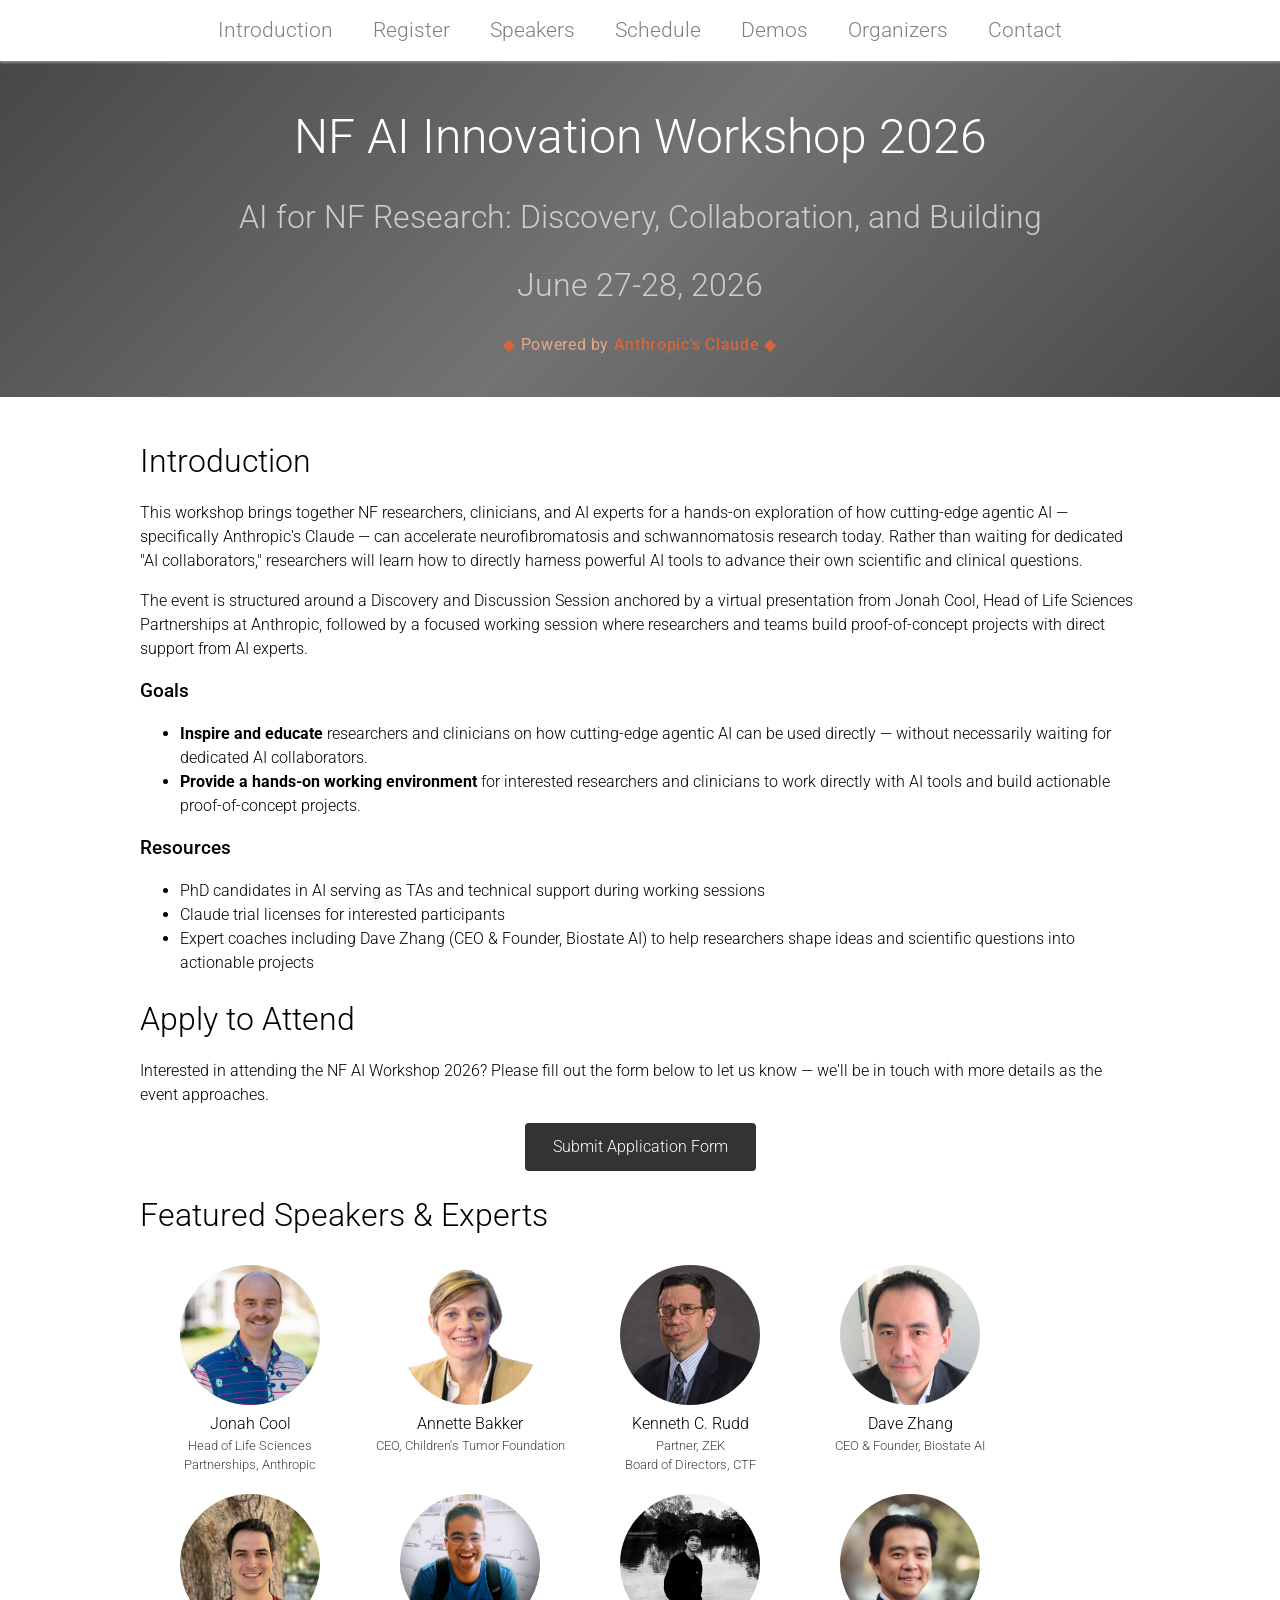
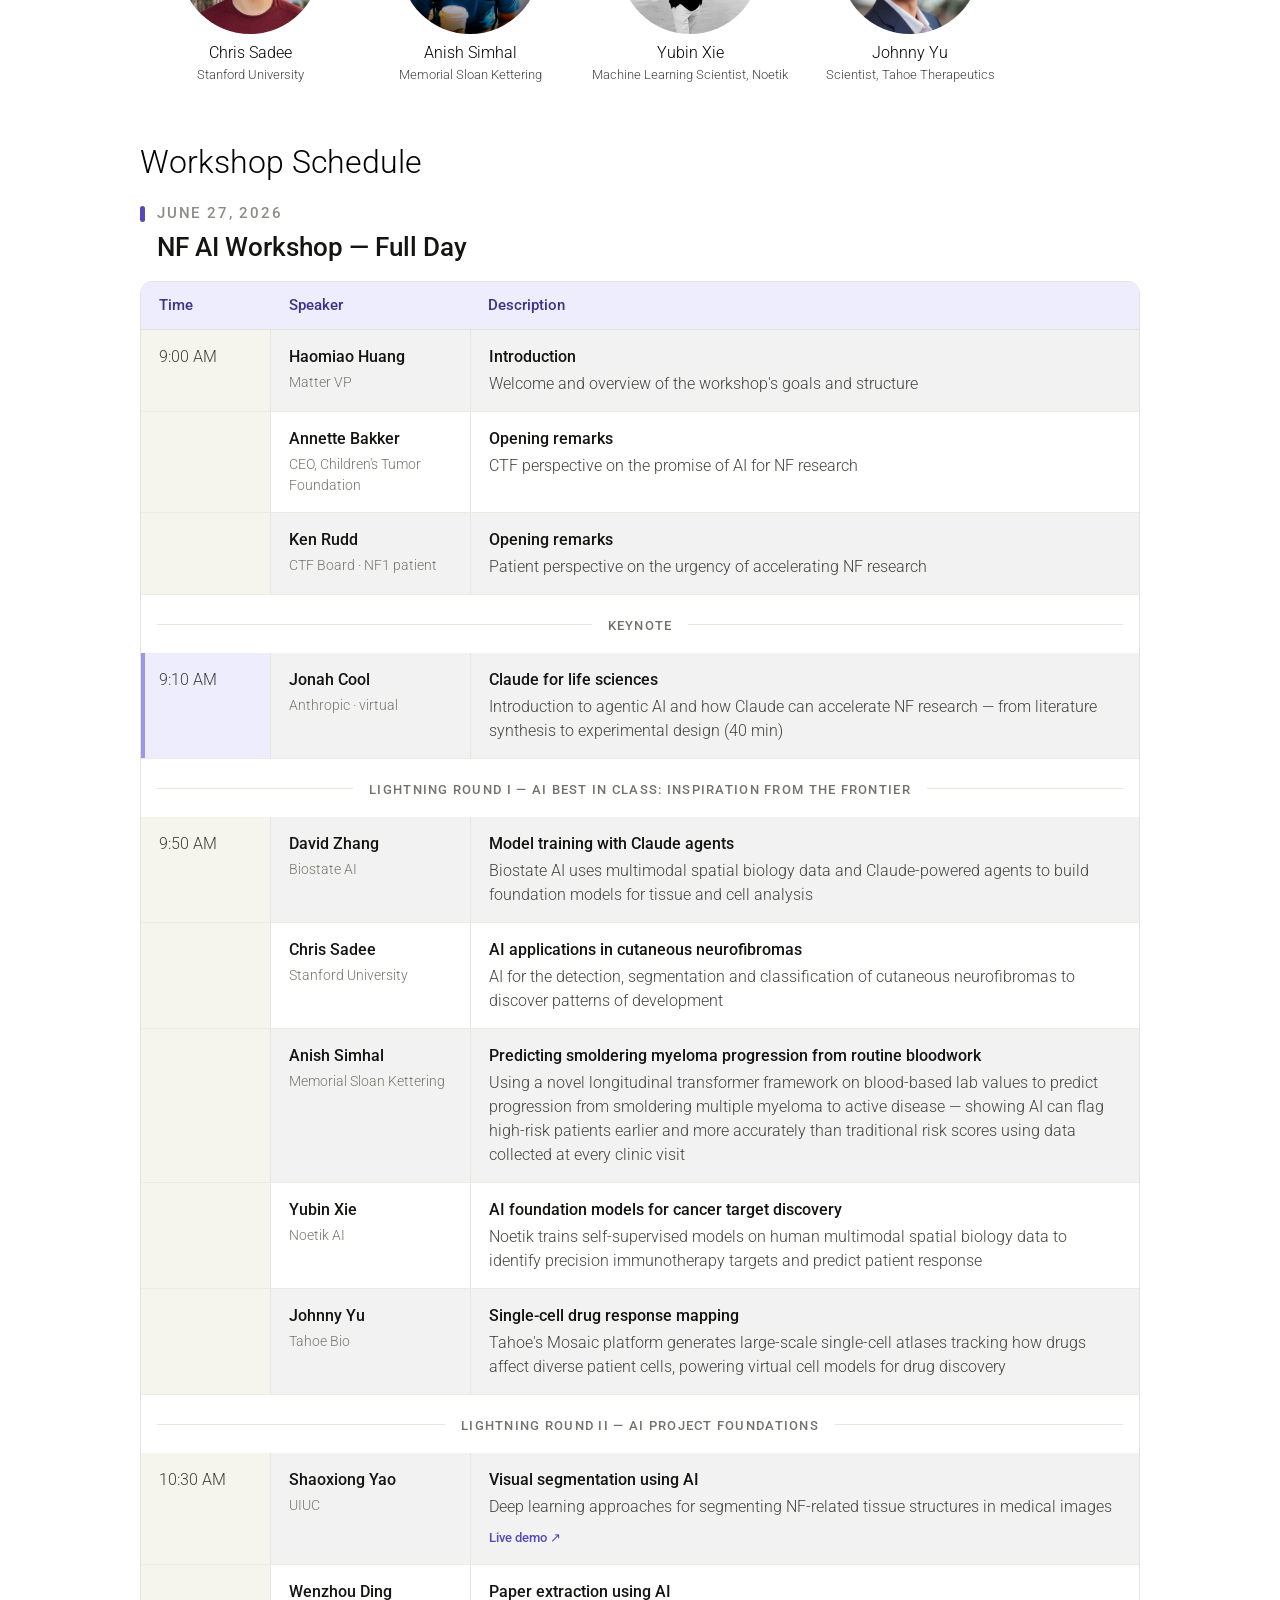
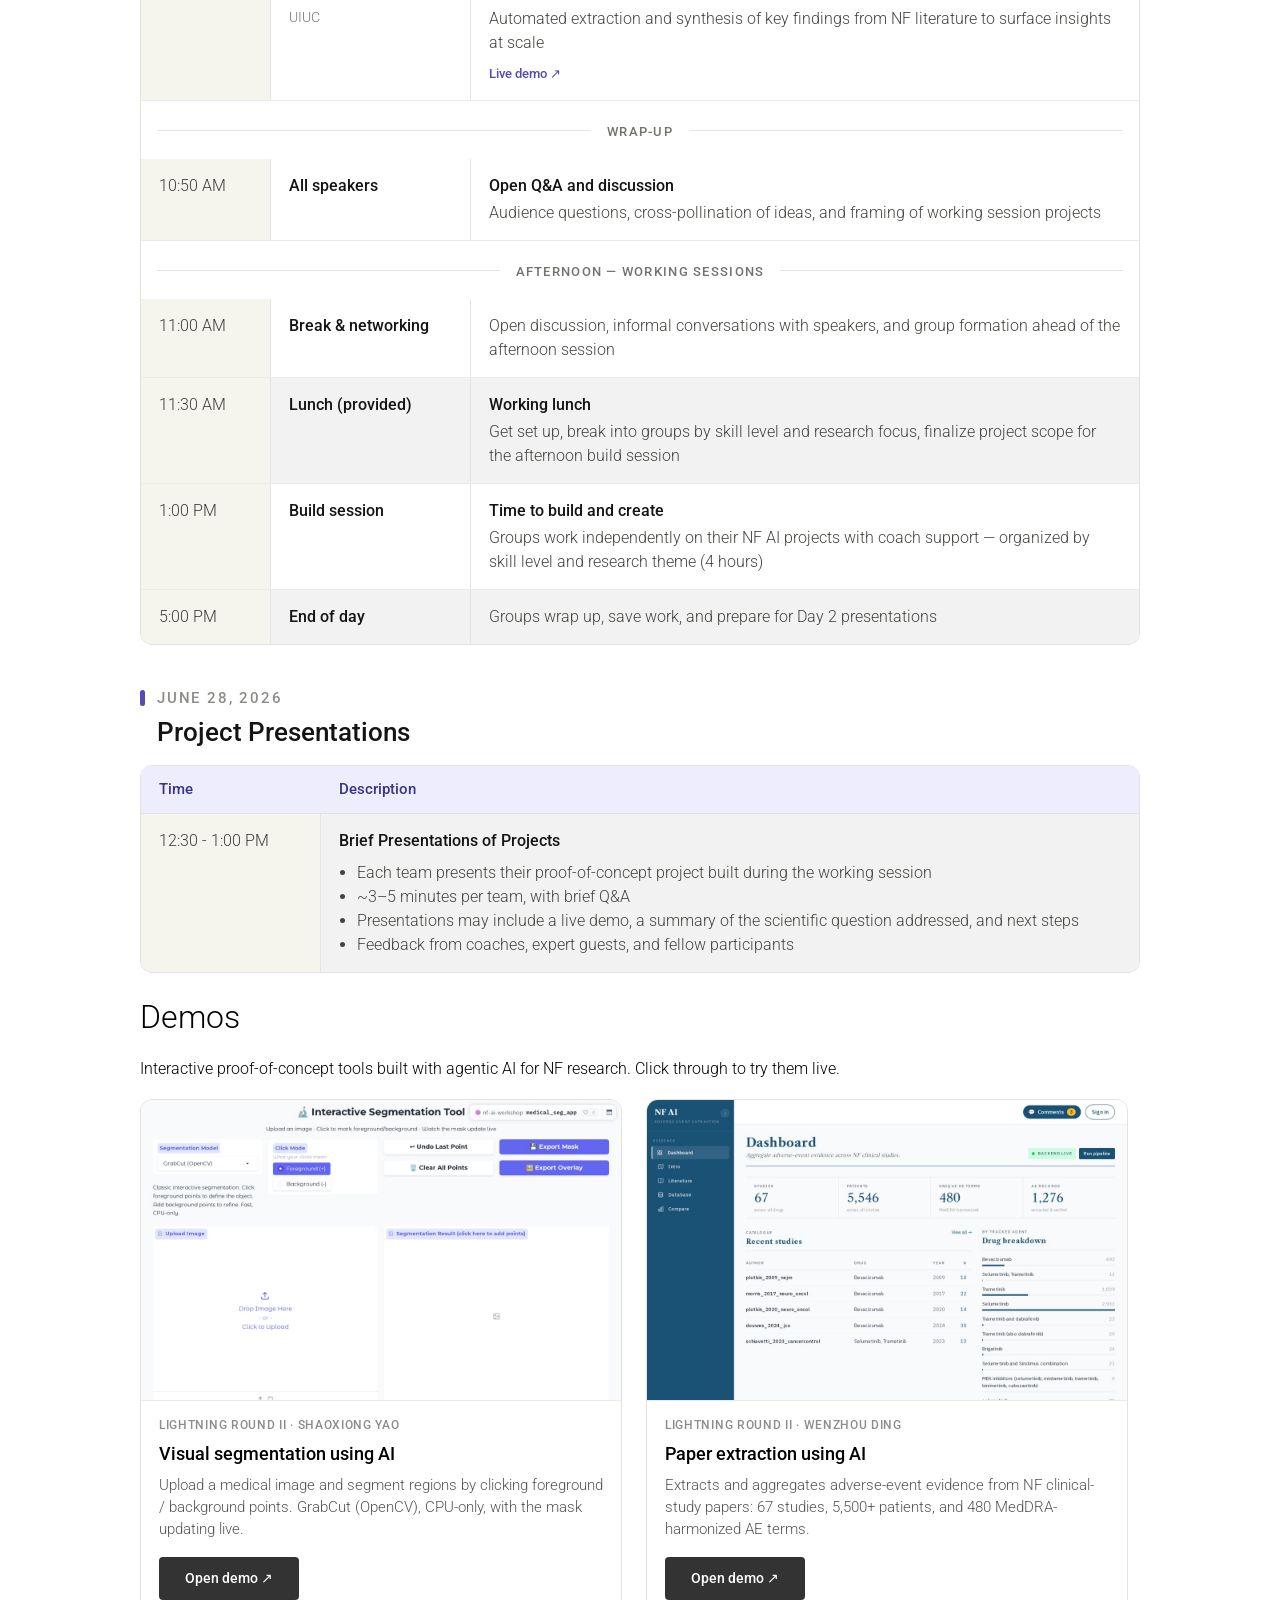
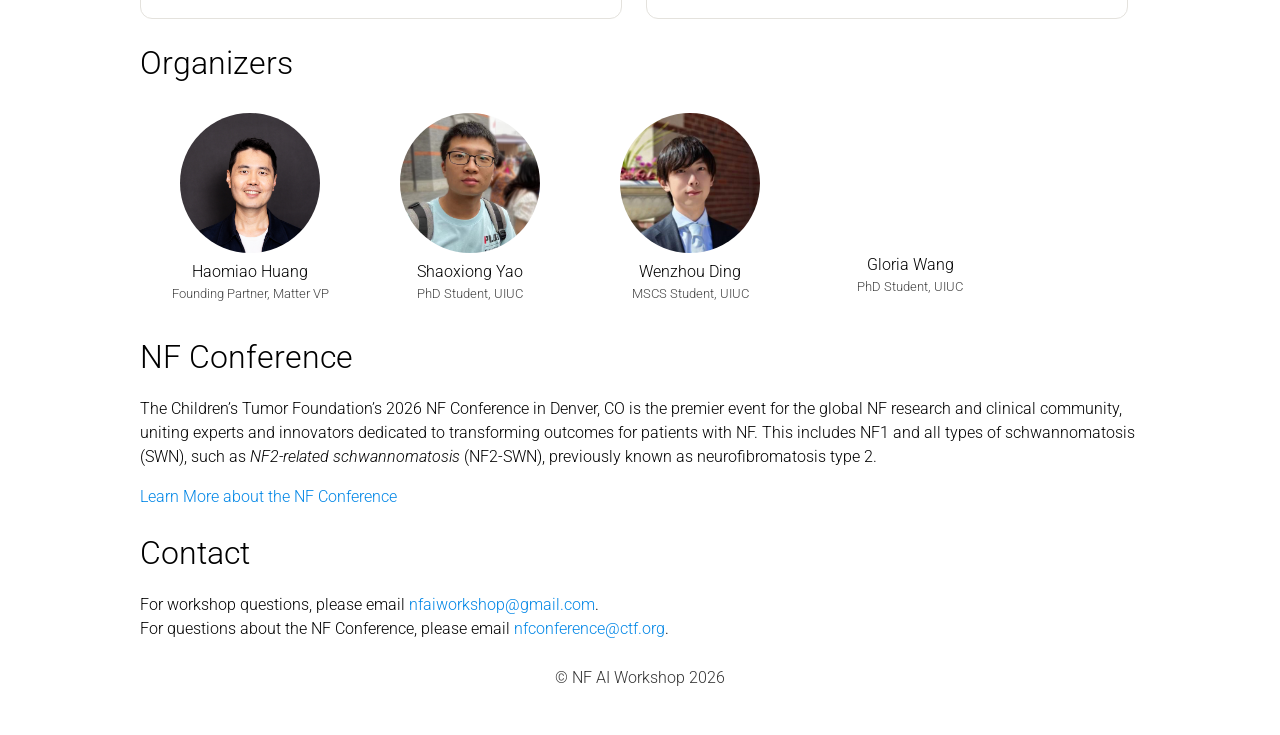
==== nf_conference2026/index.html @ 039deeba "update agenda" ====
<!DOCTYPE html>
<html lang="en" xmlns="">

<head>
  <meta http-equiv="content-type" content="text/html; charset=UTF-8">
  <meta name="viewport" content="width=device-width, initial-scale=1.0">
  <meta charset="utf-8">
  <title>NF AI Innovation Workshop 2026</title>
  <link rel="stylesheet" href="css/style.css">
</head>

<body>
<div class="nav">
  <div class="nav-container">
    <a href="#intro">Introduction</a>
    <a href="#register">Register</a>
    <a href="#speakers">Speakers</a>
    <a href="#schedule">Schedule</a>
    <a href="#demos">Demos</a>
    <a href="#organizers">Organizers</a>
    <a href="#contact">Contact</a>
  </div>
</div>

<div class="title-container">
  <div style="text-align: center;">
    <h1>NF AI Innovation Workshop 2026</h1>
    <div class="subtitle" style="color: #ccc; margin: 20px">
      AI for NF Research: Discovery, Collaboration, and Building
    </div>
    <div class="subtitle" style="color: #ccc; margin: 20px">
      June 27-28, 2026
    </div>
    <div style="margin-top: 24px; font-size: 1em; font-weight: 400; letter-spacing: 0.04em;">
      <span style="color: #d4673a;">&#9670;</span>
      <span style="color: #e8a882;">Powered by </span><span style="color: #d4673a; font-weight: 500;">Anthropic's Claude</span>
      <span style="color: #d4673a;">&#9670;</span>
    </div>
  </div>
</div>

<div class="container">
  <div class="section" id="intro">
    <h2>Introduction</h2>
    <p>
      This workshop brings together NF researchers, clinicians, and AI experts for a hands-on exploration of how cutting-edge agentic AI — specifically Anthropic's Claude — can accelerate neurofibromatosis and schwannomatosis research today. Rather than waiting for dedicated "AI collaborators," researchers will learn how to directly harness powerful AI tools to advance their own scientific and clinical questions.
    </p>
    <p>
      The event is structured around a Discovery and Discussion Session anchored by a virtual presentation from Jonah Cool, Head of Life Sciences Partnerships at Anthropic, followed by a focused working session where researchers and teams build proof-of-concept projects with direct support from AI experts.
    </p>

    <h3>Goals</h3>
    <ul>
      <li><b>Inspire and educate</b> researchers and clinicians on how cutting-edge agentic AI can be used directly — without necessarily waiting for dedicated AI collaborators.</li>
      <li><b>Provide a hands-on working environment</b> for interested researchers and clinicians to work directly with AI tools and build actionable proof-of-concept projects.</li>
    </ul>

    <h3>Resources</h3>
    <ul>
      <li>PhD candidates in AI serving as TAs and technical support during working sessions</li>
      <li>Claude trial licenses for interested participants</li>
      <li>Expert coaches including Dave Zhang (CEO &amp; Founder, Biostate AI) to help researchers shape ideas and scientific questions into actionable projects</li>
    </ul>
  </div>

  <div class="section" id="register">
    <h2>Apply to Attend</h2>
    <p>
      Interested in attending the NF AI Workshop 2026? Please fill out the form below to let us know — we'll be in touch with more details as the event approaches.
    </p>
    <div style="text-align: center; margin-top: 16px;">
      <a href="https://docs.google.com/forms/d/e/1FAIpQLSeTfZdXUwveilw4zFZwrnLp9xg2z_zpCraeh1G2MQ1fU7TKlw/viewform" target="_blank" style="display: inline-block; padding: 12px 28px; background: #333; color: #fff; border-radius: 4px; text-decoration: none;">
        Submit Application Form
      </a>
    </div>
  </div>

  <div class="section" id="speakers">
    <h2>Featured Speakers &amp; Experts</h2>
    <div class="people">
      <a href="https://www.anthropic.com/">
        <img src="images/jonah_cool.png">
        <div>Jonah Cool</div>
        <div class="aff">Head of Life Sciences Partnerships, Anthropic</div>
      </a>

      <a href="https://allianceforrarecancers.org/leadership/annette-bakker-phd/">
        <img src="images/annette_bakker.jpg">
        <div>Annette Bakker</div>
        <div class="aff">CEO, Children's Tumor Foundation</div>
      </a>

      <a href="https://www.zeklaw.com/attorney/kenneth-c-rudd">
        <img src="images/Rudd-1509.jpg">
        <div>Kenneth C. Rudd</div>
        <div class="aff">Partner, ZEK<br>Board of Directors, CTF</div>
      </a>

      <a href="https://biostate.ai/">
        <img src="images/david_zhang.jpeg">
        <div>Dave Zhang</div>
        <div class="aff">CEO &amp; Founder, Biostate AI</div>
      </a>

      <a href="http://www.chris-sadee.com">
        <img src="images/chris_sadee.jpg">
        <div>Chris Sadee</div>
        <div class="aff">Stanford University</div>
      </a>

      <a href="https://aksimhal.github.io">
        <img src="images/anish_simhal.jpg">
        <div>Anish Simhal</div>
        <div class="aff">Memorial Sloan Kettering</div>
      </a>

      <a href="https://yubinxie.ai">
        <img src="images/yubin_xie.jpg">
        <div>Yubin Xie</div>
        <div class="aff">Machine Learning Scientist, Noetik</div>
      </a>

      <a href="https://www.linkedin.com/in/real-johnny-yu/">
        <img src="images/johnny_yu.avif">
        <div>Johnny Yu</div>
        <div class="aff">Scientist, Tahoe Therapeutics</div>
      </a>
    </div>
  </div>
  <br>

  <div class="section" id="schedule">
    <h2>Workshop Schedule</h2>

    <div class="agenda-block">
      <div class="agenda-eyebrow">June 27, 2026</div>
      <div class="agenda-title">NF AI Workshop — Full Day</div>
      <div class="agenda-card">
    <table class="agenda">
      <colgroup>
        <col style="width: 13%;">
        <col style="width: 20%;">
        <col style="width: 67%;">
      </colgroup>
      <tr>
        <th>Time</th>
        <th>Speaker</th>
        <th>Description</th>
      </tr>

      <tr>
        <td class="time">9:00 AM</td>
        <td class="who">Haomiao Huang<span class="aff">Matter VP</span></td>
        <td class="desc"><span class="dt">Introduction</span> Welcome and overview of the workshop's goals and structure</td>
      </tr>
      <tr>
        <td class="time"></td>
        <td class="who">Annette Bakker<span class="aff">CEO, Children's Tumor Foundation</span></td>
        <td class="desc"><span class="dt">Opening remarks</span> CTF perspective on the promise of AI for NF research</td>
      </tr>
      <tr>
        <td class="time"></td>
        <td class="who">Ken Rudd<span class="aff">CTF Board · NF1 patient</span></td>
        <td class="desc"><span class="dt">Opening remarks</span> Patient perspective on the urgency of accelerating NF research</td>
      </tr>

      <tr class="section-row"><td colspan="3"><span>Keynote</span></td></tr>
      <tr class="featured">
        <td class="time">9:10 AM</td>
        <td class="who">Jonah Cool<span class="aff">Anthropic · virtual</span></td>
        <td class="desc"><span class="dt">Claude for life sciences</span> Introduction to agentic AI and how Claude can accelerate NF research — from literature synthesis to experimental design (40 min)</td>
      </tr>

      <tr class="section-row"><td colspan="3"><span>Lightning Round I — AI Best in Class: Inspiration from the Frontier</span></td></tr>
      <tr>
        <td class="time">9:50 AM</td>
        <td class="who">David Zhang<span class="aff">Biostate AI</span></td>
        <td class="desc"><span class="dt">Model training with Claude agents</span> Biostate AI uses multimodal spatial biology data and Claude-powered agents to build foundation models for tissue and cell analysis</td>
      </tr>
      <tr>
        <td class="time"></td>
        <td class="who">Chris Sadee<span class="aff">Stanford University</span></td>
        <td class="desc"><span class="dt">AI applications in cutaneous neurofibromas</span> AI for the detection, segmentation and classification of cutaneous neurofibromas to discover patterns of development</td>
      </tr>
      <tr>
        <td class="time"></td>
        <td class="who">Anish Simhal<span class="aff">Memorial Sloan Kettering</span></td>
        <td class="desc"><span class="dt">Predicting smoldering myeloma progression from routine bloodwork</span> Using a novel longitudinal transformer framework on blood-based lab values to predict progression from smoldering multiple myeloma to active disease — showing AI can flag high-risk patients earlier and more accurately than traditional risk scores using data collected at every clinic visit</td>
      </tr>
      <tr>
        <td class="time"></td>
        <td class="who">Yubin Xie<span class="aff">Noetik AI</span></td>
        <td class="desc"><span class="dt">AI foundation models for cancer target discovery</span> Noetik trains self-supervised models on human multimodal spatial biology data to identify precision immunotherapy targets and predict patient response</td>
      </tr>
      <tr>
        <td class="time"></td>
        <td class="who">Johnny Yu<span class="aff">Tahoe Bio</span></td>
        <td class="desc"><span class="dt">Single-cell drug response mapping</span> Tahoe's Mosaic platform generates large-scale single-cell atlases tracking how drugs affect diverse patient cells, powering virtual cell models for drug discovery</td>
      </tr>

      <tr class="section-row"><td colspan="3"><span>Lightning Round II — AI Project Foundations</span></td></tr>
      <tr>
        <td class="time">10:30 AM</td>
        <td class="who">Shaoxiong Yao<span class="aff">UIUC</span></td>
        <td class="desc"><span class="dt">Visual segmentation using AI</span> Deep learning approaches for segmenting NF-related tissue structures in medical images<br><a class="demo-link" href="#demo-seg">Live demo &#8599;</a></td>
      </tr>
      <tr>
        <td class="time"></td>
        <td class="who">Wenzhou Ding<span class="aff">UIUC</span></td>
        <td class="desc"><span class="dt">Paper extraction using AI</span> Automated extraction and synthesis of key findings from NF literature to surface insights at scale<br><a class="demo-link" href="#demo-ae">Live demo &#8599;</a></td>
      </tr>

      <tr class="section-row"><td colspan="3"><span>Wrap-up</span></td></tr>
      <tr>
        <td class="time">10:50 AM</td>
        <td class="who">All speakers</td>
        <td class="desc"><span class="dt">Open Q&amp;A and discussion</span> Audience questions, cross-pollination of ideas, and framing of working session projects</td>
      </tr>

      <tr class="section-row"><td colspan="3"><span>Afternoon — Working Sessions</span></td></tr>
      <tr>
        <td class="time">11:00 AM</td>
        <td class="who">Break &amp; networking</td>
        <td class="desc">Open discussion, informal conversations with speakers, and group formation ahead of the afternoon session</td>
      </tr>
      <tr>
        <td class="time">11:30 AM</td>
        <td class="who">Lunch (provided)</td>
        <td class="desc"><span class="dt">Working lunch</span> Get set up, break into groups by skill level and research focus, finalize project scope for the afternoon build session</td>
      </tr>
      <tr>
        <td class="time">1:00 PM</td>
        <td class="who">Build session</td>
        <td class="desc"><span class="dt">Time to build and create</span> Groups work independently on their NF AI projects with coach support — organized by skill level and research theme (4 hours)</td>
      </tr>
      <tr>
        <td class="time">5:00 PM</td>
        <td class="who">End of day</td>
        <td class="desc">Groups wrap up, save work, and prepare for Day 2 presentations</td>
      </tr>
    </table>
      </div>
    </div>

    <div class="agenda-block">
      <div class="agenda-eyebrow">June 28, 2026</div>
      <div class="agenda-title">Project Presentations</div>
      <div class="agenda-card">
    <table class="agenda">
      <colgroup>
        <col style="width: 18%;">
        <col style="width: 82%;">
      </colgroup>
      <tr>
        <th>Time</th>
        <th>Description</th>
      </tr>
      <tr>
        <td class="time">12:30 - 1:00 PM</td>
        <td class="desc"><span class="dt">Brief Presentations of Projects</span>
          <ul style="margin: 8px 0 0 0;">
            <li>Each team presents their proof-of-concept project built during the working session</li>
            <li>~3–5 minutes per team, with brief Q&amp;A</li>
            <li>Presentations may include a live demo, a summary of the scientific question addressed, and next steps</li>
            <li>Feedback from coaches, expert guests, and fellow participants</li>
          </ul>
        </td>
      </tr>
    </table>
      </div>
    </div>
  </div>

  <div class="section" id="demos">
    <h2>Demos</h2>
    <p>Interactive proof-of-concept tools built with agentic AI for NF research. Click through to try them live.</p>
    <div class="demos">
      <div class="demo-card" id="demo-seg">
        <a class="thumb-link" href="https://huggingface.co/spaces/nf-ai-workshop/medical_seg_app" target="_blank" rel="noopener">
          <img class="thumb" src="images/demo_segmentation.jpg" alt="Visual segmentation using AI demo">
        </a>
        <div class="cbody">
          <a class="demo-meta" href="#schedule">Lightning Round II &middot; Shaoxiong Yao</a>
          <h3>Visual segmentation using AI</h3>
          <p>Upload a medical image and segment regions by clicking foreground / background points. GrabCut (OpenCV), CPU-only, with the mask updating live.</p>
          <a class="launch" href="https://huggingface.co/spaces/nf-ai-workshop/medical_seg_app" target="_blank" rel="noopener">Open demo &#8599;</a>
        </div>
      </div>
      <div class="demo-card" id="demo-ae">
        <a class="thumb-link" href="https://nf-ae.taila4715f.ts.net" target="_blank" rel="noopener">
          <img class="thumb" src="images/demo_adverse_events.jpg" alt="Paper extraction using AI demo">
        </a>
        <div class="cbody">
          <a class="demo-meta" href="#schedule">Lightning Round II &middot; Wenzhou Ding</a>
          <h3>Paper extraction using AI</h3>
          <p>Extracts and aggregates adverse-event evidence from NF clinical-study papers: 67 studies, 5,500+ patients, and 480 MedDRA-harmonized AE terms.</p>
          <a class="launch" href="https://nf-ae.taila4715f.ts.net" target="_blank" rel="noopener">Open demo &#8599;</a>
        </div>
      </div>
    </div>
  </div>

  <div class="section" id="organizers">
    <h2>Organizers</h2>
    <div class="people">
      <a href="https://www.mattervp.com/team">
        <img src="images/MatterNSCH206.jpeg">
        <div>Haomiao Huang</div>
        <div class="aff">Founding Partner, Matter VP</div>
      </a>

      <a href="https://shaoxiongyao.github.io/">
        <img src="images/shaoxiong_headshot.png">
        <div>Shaoxiong Yao</div>
        <div class="aff">PhD Student, UIUC</div>
      </a>

      <a href="https://wenzhouding.github.io">
        <img src="images/wenzhou_headshot.jpg">
        <div>Wenzhou Ding</div>
        <div class="aff">MSCS Student, UIUC</div>
      </a>

      <a href="https://gxywang.github.io">
        <div class="headshot-crop"><img src="https://gxywang.github.io/images/headshot.jpg"></div>
        <div>Gloria Wang</div>
        <div class="aff">PhD Student, UIUC</div>
      </a>
    </div>
  </div>

  <div class="section" id="nf-conference">
    <h2>NF Conference</h2>
    <div class="conference-content">
      <p>
        The Children’s Tumor Foundation’s 2026 NF Conference in Denver, CO is the premier event for the global NF research and clinical community, uniting experts and innovators dedicated to transforming outcomes for patients with NF. This includes NF1 and all types of schwannomatosis (SWN), such as <i>NF2-related schwannomatosis</i> (NF2-SWN), previously known as neurofibromatosis type 2.
      </p>
      <a href="https://www.ctf.org/nf-conference/" class="btn-learn-more" target="_blank" rel="noopener">
        Learn More about the NF Conference
      </a>
    </div>
  </div>

  <div class="section" id="contact">
    <h2>Contact</h2>
    <div>
      For workshop questions, please email
      <span id="email-placeholder"></span>.<br>
      For questions about the NF Conference, please email <span id="email-placeholder-2"></span>.
    </div>
  </div>
  
  <script>
    // Build the mailto links on load to avoid scraping
    var user = "nfaiworkshop";
    var domain = "gmail.com";
    document.getElementById('email-placeholder').innerHTML =
      '<a href="mailto:' + user + '@' + domain + '">' + user + '@' + domain + '</a>';

    var user2 = "nfconference";
    var domain2 = "ctf.org";
    document.getElementById('email-placeholder-2').innerHTML =
      '<a href="mailto:' + user2 + '@' + domain2 + '">' + user2 + '@' + domain2 + '</a>';
  </script>

  <div class="foot">
    © NF AI Workshop 2026
  </div>
</div>

</body>

</html>
---- nf_conference2026/css/style.css ----
@import url('https://fonts.googleapis.com/css2?family=Roboto:ital,wght@0,100;0,300;0,400;0,500;0,700;0,900;1,100;1,300;1,400;1,500;1,700;1,900&display=swap');

html {
    scroll-behavior: smooth;
}

body {
    margin: 0;
    padding: 0;
    font-family: Roboto, sans-serif;
    font-weight: 300;
    font-size: 16px;
    line-height: 1.5;
    background-color: white;
    width: 100%;
    overflow-x: hidden;
}

a {
    color: #0086e6;
    text-decoration: none;
}

h1, h2, h3, h4, h5 {
    font-family: Roboto, sans-serif;
    font-weight: 300;
    padding: 0;
    margin: 0;
}

h1 {
    font-size: 4em;
}

@media screen and (max-width: 1280px) {
    h1 {
        font-size: 3em;
    }
}


h2 {
    font-size: 2em;
    margin-bottom: 0.5em;
}

h3 {
    font-size: 1.2em;
    font-weight: 500;
    margin-bottom: 0.5em;
}

.subtitle {
    font-size: 2em;
}


.nav {
    width: 100%;
    box-shadow: 0 2px 2px #888;
    font-size: 1.3em;
    position: sticky;
    top: 0;
    z-index: 10;
    background: white;
}

@media screen and (max-width: 600px) {
    h1 {
        font-weight: 400;
        font-size: 1.5em;
    }

    h2 {
        font-size: 1.3em;
    }

    h3 {
        font-size: 1em;
    }

    .subtitle {
        font-size: 1.1em;
    }

    .nav {
        font-size: 1em;
    }
}

.nav-container {
    max-width: 1000px;
    margin: auto;
    padding: 10px;
    display: flex;
    flex-direction: row;
    justify-content: center;
    flex-wrap: wrap;
}

.nav a {
    display: block;
    transition: all 0.3s;
    color: gray;
    margin: 5px 20px;
    text-decoration: none;
    white-space: nowrap;
}

.nav a:hover {
    color: black;
}

.title-container {
    /* width: calc(100% - 40px); */
    width: 100vw;
    min-height: 20vw;
    margin: auto;
    /* padding: 40px 20px; */
    padding: 40px 0;
    color: white;
    background-image: linear-gradient(135deg, rgba(0,0,0,0.72), rgba(0,0,0,0.55), rgba(0,0,0,0.72)), url("../images/background_figure.png");
    background-size: cover;
    background-position: center center;
    display: flex;
    flex-direction: column;
    justify-content: center;
}

.container {
    margin: auto;
    max-width: 1000px;
    padding: 40px 20px;
}

.section {
    margin-top: -150px;
    padding-top: 150px;
    margin-bottom: 20px;
}

table {
    border-spacing: 0;
}

td, th {
    border: 1px solid #ddd;
    padding: 8px;
}

tr:nth-child(even) {
    background-color: #f2f2f2;
}

th {
    text-align: left;
}

/* ===== Agenda schedule (styled to match agenda.png) ===== */
.agenda-block {
    max-width: 1000px;
}
.agenda-block + .agenda-block {
    margin-top: 42px;
}

/* Day header: small accent bar + uppercase date eyebrow, title */
.agenda-eyebrow {
    display: flex;
    align-items: center;
    gap: 12px;
    color: #8c8c89;
    font-size: 0.95em;
    font-weight: 500;
    letter-spacing: 0.12em;
    text-transform: uppercase;
}
.agenda-eyebrow::before {
    content: "";
    flex: none;
    width: 5px;
    height: 1.05em;
    border-radius: 3px;
    background: #534ab7;
}
.agenda-title {
    margin: 7px 0 18px;
    padding-left: 17px;
    font-size: 1.6em;
    line-height: 1.2;
    font-weight: 500;
    color: #141413;
}

/* Card wrapper gives the rounded border + clips the header corners */
.agenda-card {
    border: 1px solid #e4e2dd;
    border-radius: 12px;
    overflow: hidden;
    background: #fff;
}
.agenda {
    width: 100%;
    border-collapse: collapse;
    border-spacing: 0;
    font-size: 1em;
    font-weight: 300;
}

.agenda th {
    text-align: left;
    background: #eeedfe;
    color: #3c3489;
    font-weight: 500;
    font-size: 0.95em;
    padding: 12px 18px;
    border: none;
    border-bottom: 1px solid #e4e2dd;
}

.agenda td {
    border: none;
    border-bottom: 1px solid #ecebe6;
    padding: 15px 18px;
    vertical-align: top;
}
.agenda tr:last-child td {
    border-bottom: none;
}

/* Time column: cream tint + vertical divider */
.agenda .time {
    background: #f5f4ed;
    border-right: 1px solid #e7e5df;
    color: #3d3d3a;
    white-space: nowrap;
    font-weight: 300;
}

/* Speaker column: name, gray affiliation, vertical divider */
.agenda .who {
    border-right: 1px solid #e7e5df;
    font-weight: 500;
    color: #141413;
}
.agenda .who .aff {
    display: block;
    font-size: 0.9em;
    color: #76766f;
    font-weight: 300;
    margin-top: 3px;
}

/* Description: title on its own line + gray body */
.agenda .desc {
    color: #44443f;
    font-weight: 300;
}
.agenda .desc .dt {
    display: block;
    color: #141413;
    font-weight: 500;
    margin-bottom: 3px;
}
.agenda .desc ul {
    margin: 8px 0 0;
    padding-left: 18px;
}

/* Featured (keynote) row: lavender time cell + purple accent bar */
.agenda tr.featured .time {
    background: #eeedfe;
    box-shadow: inset 4px 0 0 #9d96e8;
}

/* Section divider rows: centered uppercase label with a rule on each side */
.agenda .section-row td {
    border: none;
    padding: 18px 16px 16px;
    text-align: center;
    position: relative;
    background: #fff;
}
.agenda .section-row td::before {
    content: "";
    position: absolute;
    left: 16px;
    right: 16px;
    top: 50%;
    height: 1px;
    background: #e7e5df;
}
.agenda .section-row span {
    position: relative;
    z-index: 1;
    background: #fff;
    padding: 0 16px;
    font-size: 0.8em;
    font-weight: 500;
    letter-spacing: 0.1em;
    text-transform: uppercase;
    color: #73736e;
}

@media screen and (max-width: 640px) {
    .agenda { font-size: 0.92em; }
    .agenda th, .agenda td { padding: 11px 10px; }
    .agenda-title { font-size: 1.35em; }
}

/* ===== Project demo cards ===== */
.demos {
    display: flex;
    flex-wrap: wrap;
    gap: 24px;
    margin-top: 18px;
}
.demo-card {
    flex: 1 1 380px;
    max-width: 480px;
    border: 1px solid #e4e2dd;
    border-radius: 12px;
    overflow: hidden;
    background: #fff;
    display: flex;
    flex-direction: column;
    scroll-margin-top: 100px;
}
.demo-card .thumb-link { display: block; line-height: 0; }
.demo-card .thumb {
    width: 100%;
    aspect-ratio: 16 / 10;
    object-fit: cover;
    object-position: top center;
    border-bottom: 1px solid #ecebe6;
    transition: opacity 0.2s;
}
.demo-card .thumb-link:hover .thumb { opacity: 0.92; }
.demo-card .cbody {
    padding: 16px 18px 18px;
    display: flex;
    flex-direction: column;
    flex: 1;
}
.demo-card h3 { font-size: 1.12em; font-weight: 500; margin: 0 0 6px; }
.demo-card .cbody p {
    font-weight: 300;
    color: #555;
    font-size: 0.92em;
    line-height: 1.5;
    margin: 0 0 16px;
}
.demo-card .launch {
    align-self: flex-start;
    margin-top: auto;
    background: #333;
    color: #fff;
    padding: 11px 26px;
    border-radius: 4px;
    font-size: 0.9em;
    font-weight: 500;
}
.demo-card .launch:hover { background: #000; }
.demo-card .demo-meta {
    display: inline-block;
    font-size: 0.72em;
    font-weight: 500;
    letter-spacing: 0.06em;
    text-transform: uppercase;
    color: #8c8c89;
    margin-bottom: 7px;
}
.demo-card .demo-meta:hover { color: #534ab7; }

/* "Live demo" link inside the schedule rows */
.agenda .demo-link {
    display: inline-block;
    margin-top: 9px;
    font-size: 0.82em;
    font-weight: 500;
    color: #534ab7;
}
.agenda .demo-link:hover { text-decoration: underline; }

.people {
    display: flex;
    flex-direction: row;
    flex-wrap: wrap;
    text-align: center;
}

.people > * {
    display: block;
    width: 200px;
    margin: 10px;
    text-decoration: none;
    color: inherit;
}

.people img {
    width: 140px;
    height: 140px;
    border-radius: 50%;
    object-fit: cover;
}

/* Replicates the exact zoomed crop gxywang.github.io uses for Gloria's headshot */
.people .headshot-crop {
    display: inline-block;
    vertical-align: top;
    width: 140px;
    height: 140px;
    border-radius: 50%;
    overflow: hidden;
}
.people .headshot-crop img {
    width: 100%;
    height: 100%;
    border-radius: 0;
    object-fit: cover;
    transform: scale(1.4);
    transform-origin: 80% 50%;
}

.people .aff {
    font-size: 0.8em;
    color: #444;
}

.people .tutorial {
    font-size: 0.8em;
    color: #000000;
}

.foot {
    background: white;
    padding: 5px 10%;
    text-align: center;
    color: #333;
}

#reviewers ul {
    columns: 3;
    -webkit-columns: 3;
    -moz-columns: 3;
}
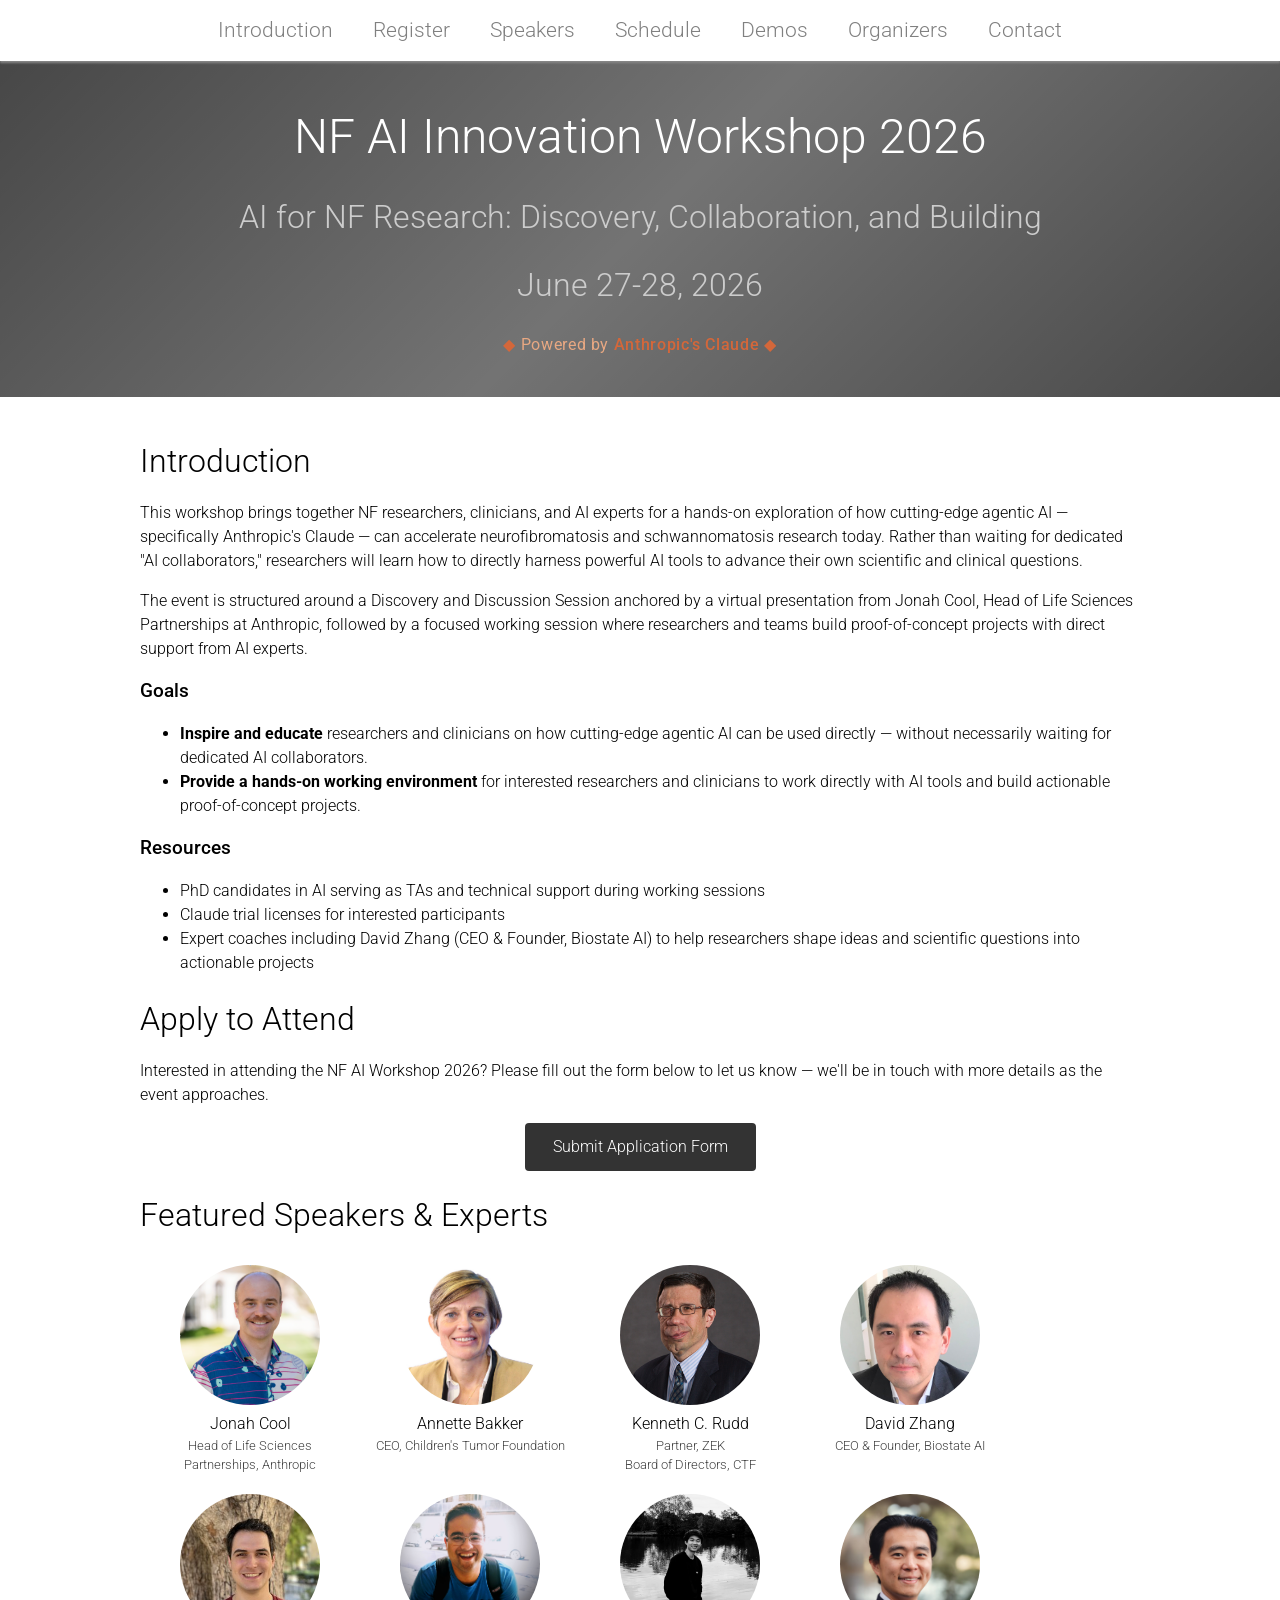
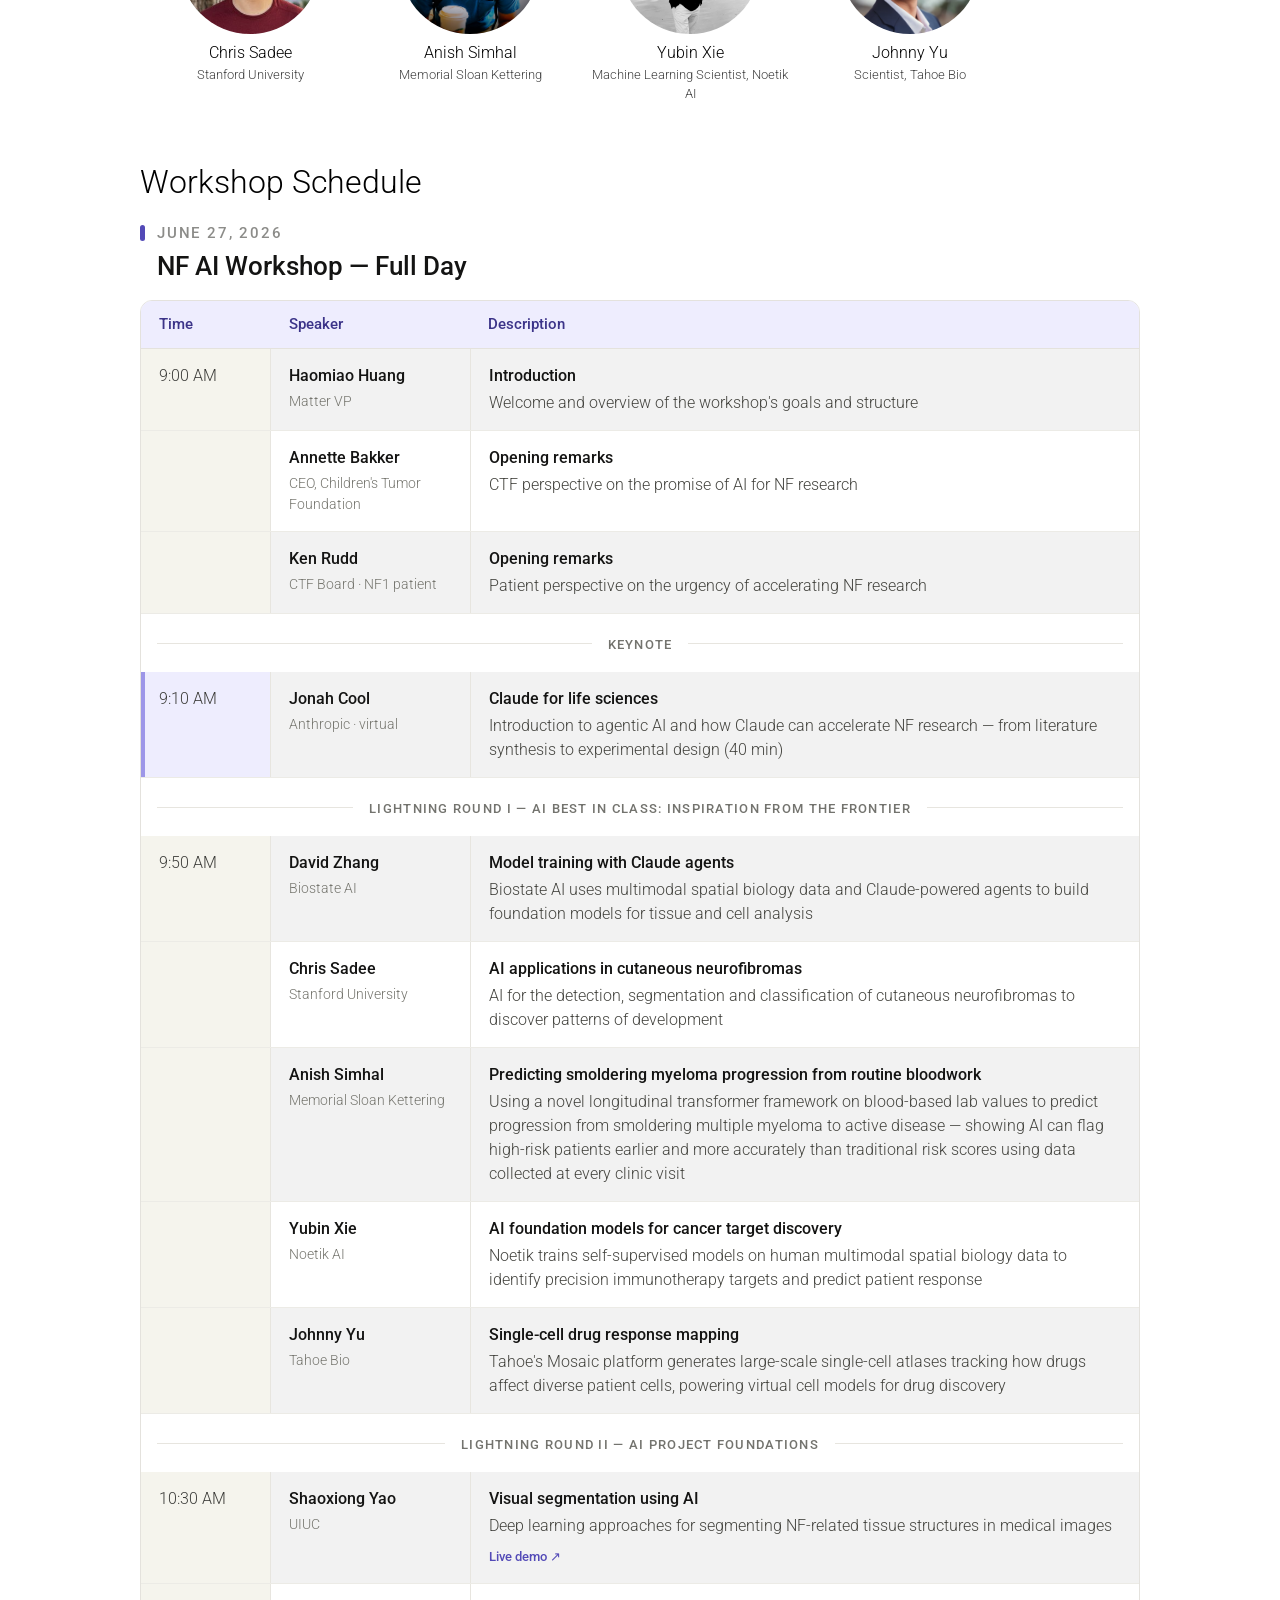
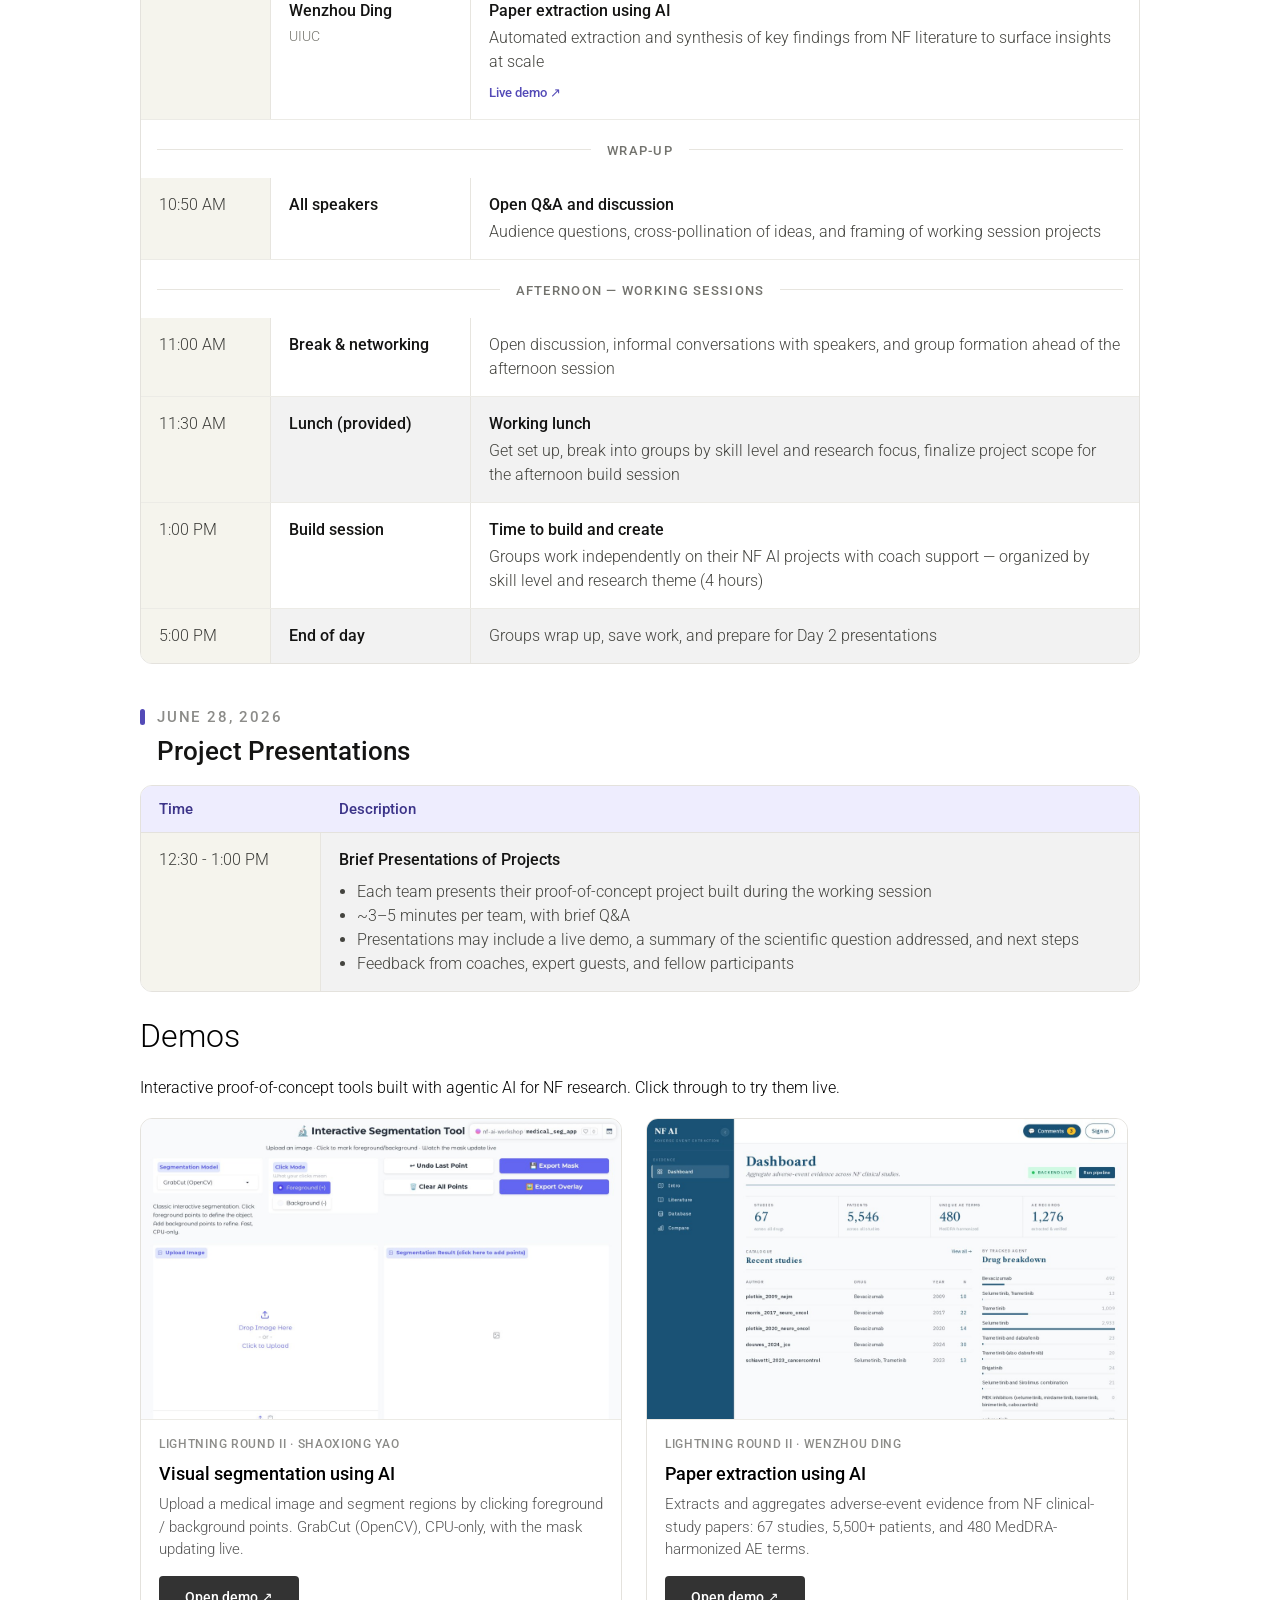
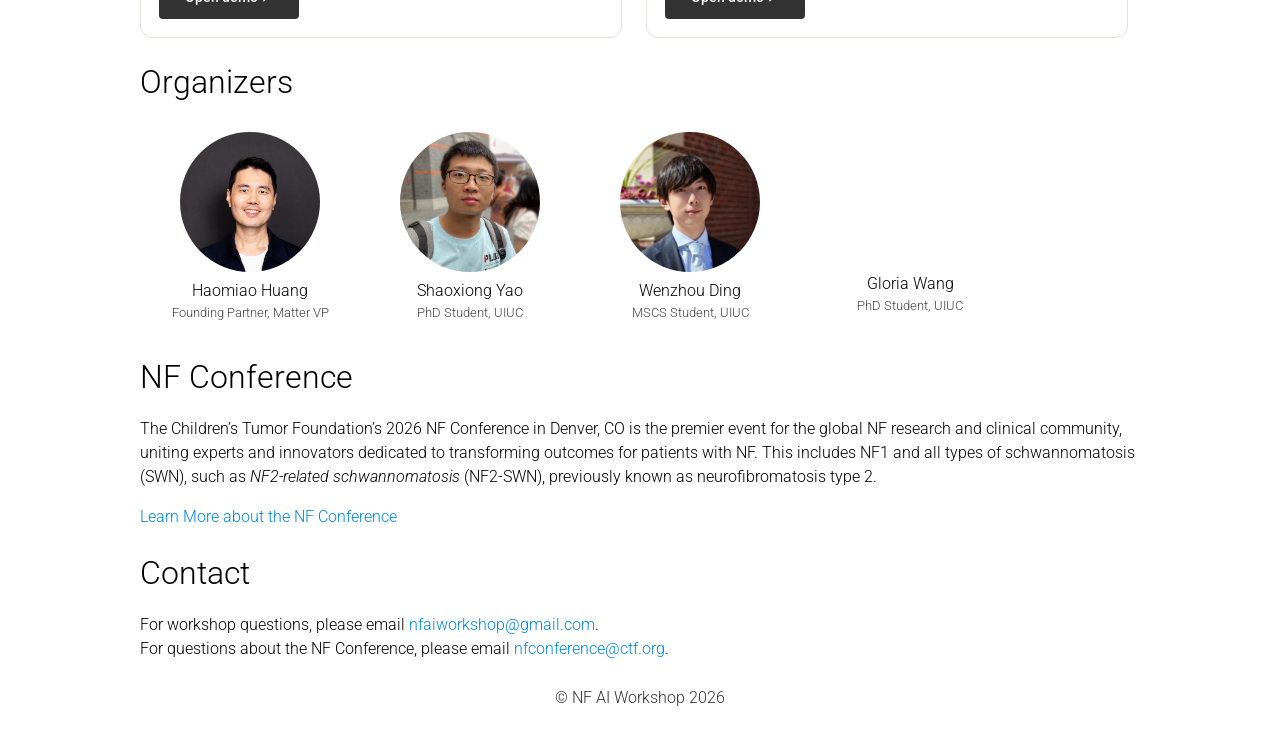
==== commit 84ab59b3: "Update speakers" ====
--- a/nf_conference2026/index.html
+++ b/nf_conference2026/index.html
@@ -59,7 +59,7 @@
     <ul>
       <li>PhD candidates in AI serving as TAs and technical support during working sessions</li>
       <li>Claude trial licenses for interested participants</li>
-      <li>Expert coaches including Dave Zhang (CEO &amp; Founder, Biostate AI) to help researchers shape ideas and scientific questions into actionable projects</li>
+      <li>Expert coaches including David Zhang (CEO &amp; Founder, Biostate AI) to help researchers shape ideas and scientific questions into actionable projects</li>
     </ul>
   </div>
 
@@ -98,7 +98,7 @@
 
       <a href="https://biostate.ai/">
         <img src="images/david_zhang.jpeg">
-        <div>Dave Zhang</div>
+        <div>David Zhang</div>
         <div class="aff">CEO &amp; Founder, Biostate AI</div>
       </a>
 
@@ -117,13 +117,13 @@
       <a href="https://yubinxie.ai">
         <img src="images/yubin_xie.jpg">
         <div>Yubin Xie</div>
-        <div class="aff">Machine Learning Scientist, Noetik</div>
+        <div class="aff">Machine Learning Scientist, Noetik AI</div>
       </a>
 
       <a href="https://www.linkedin.com/in/real-johnny-yu/">
         <img src="images/johnny_yu.avif">
         <div>Johnny Yu</div>
-        <div class="aff">Scientist, Tahoe Therapeutics</div>
+        <div class="aff">Scientist, Tahoe Bio</div>
       </a>
     </div>
   </div>
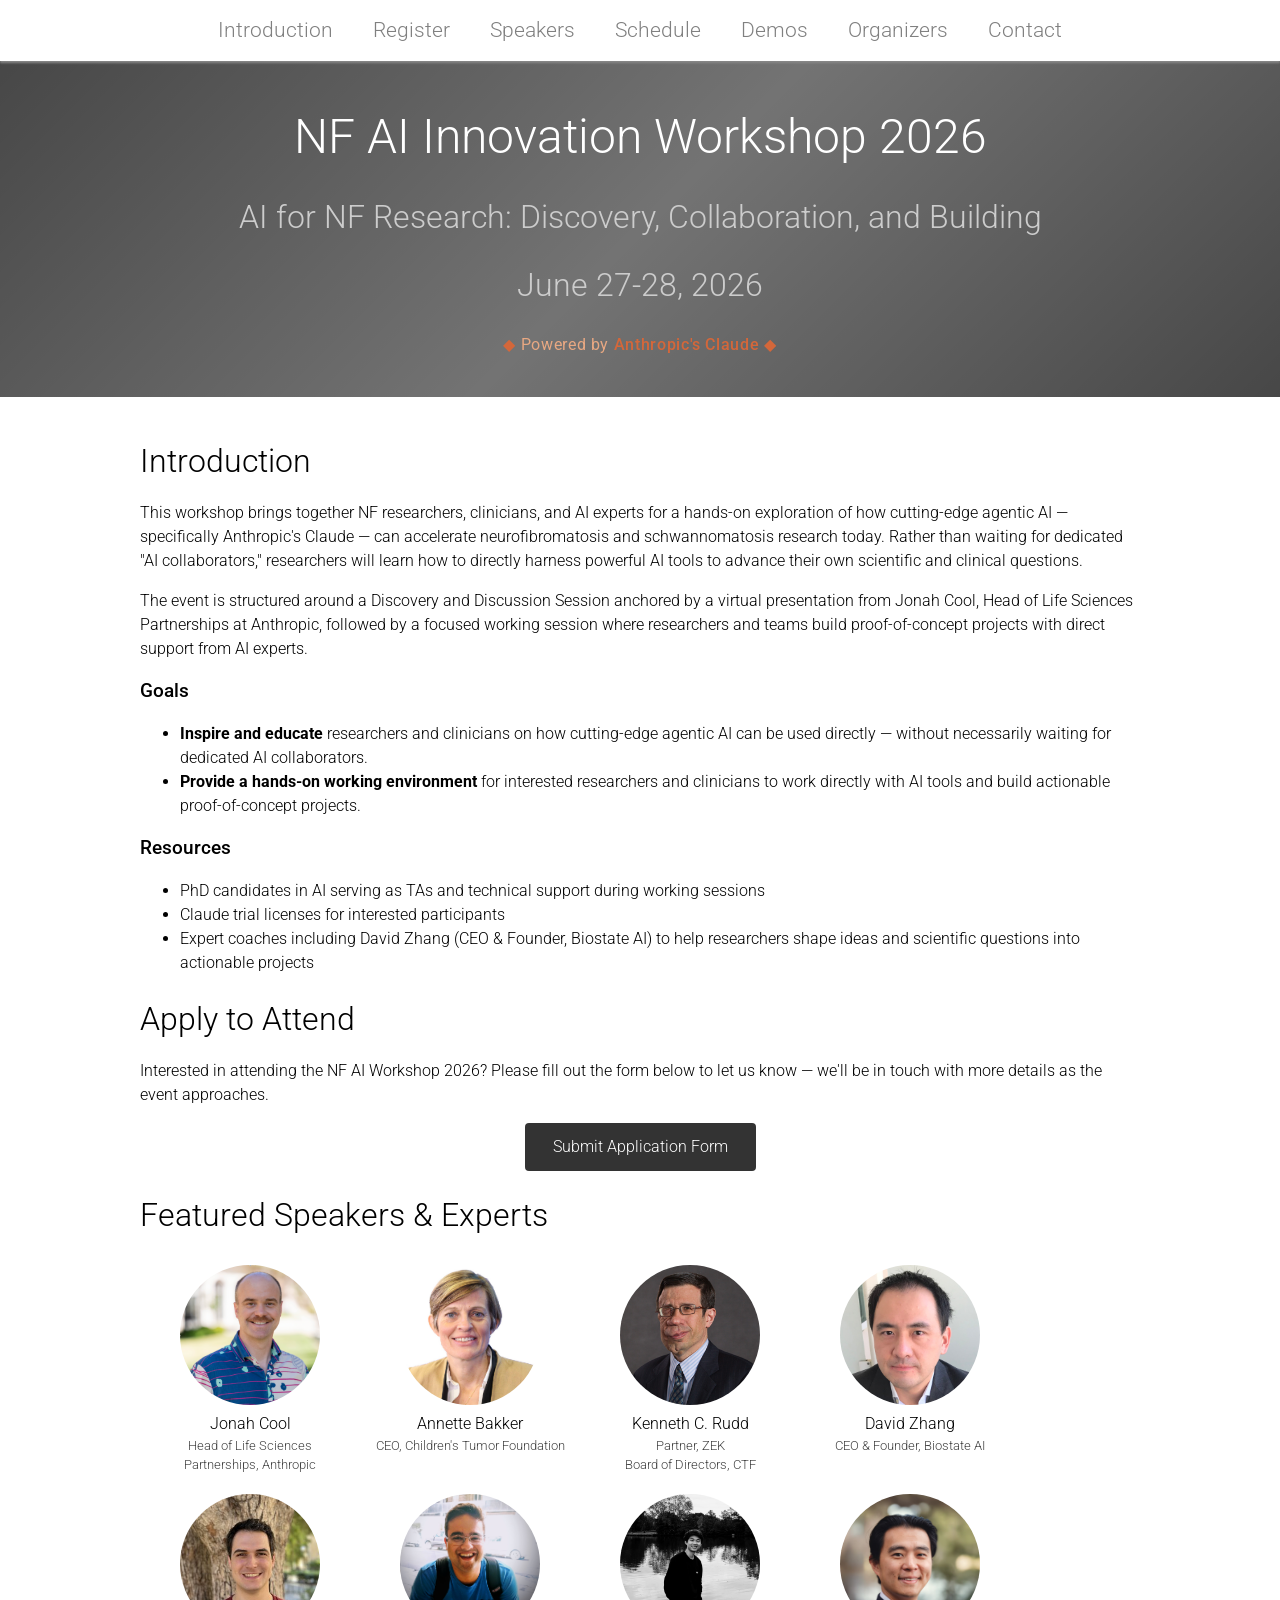
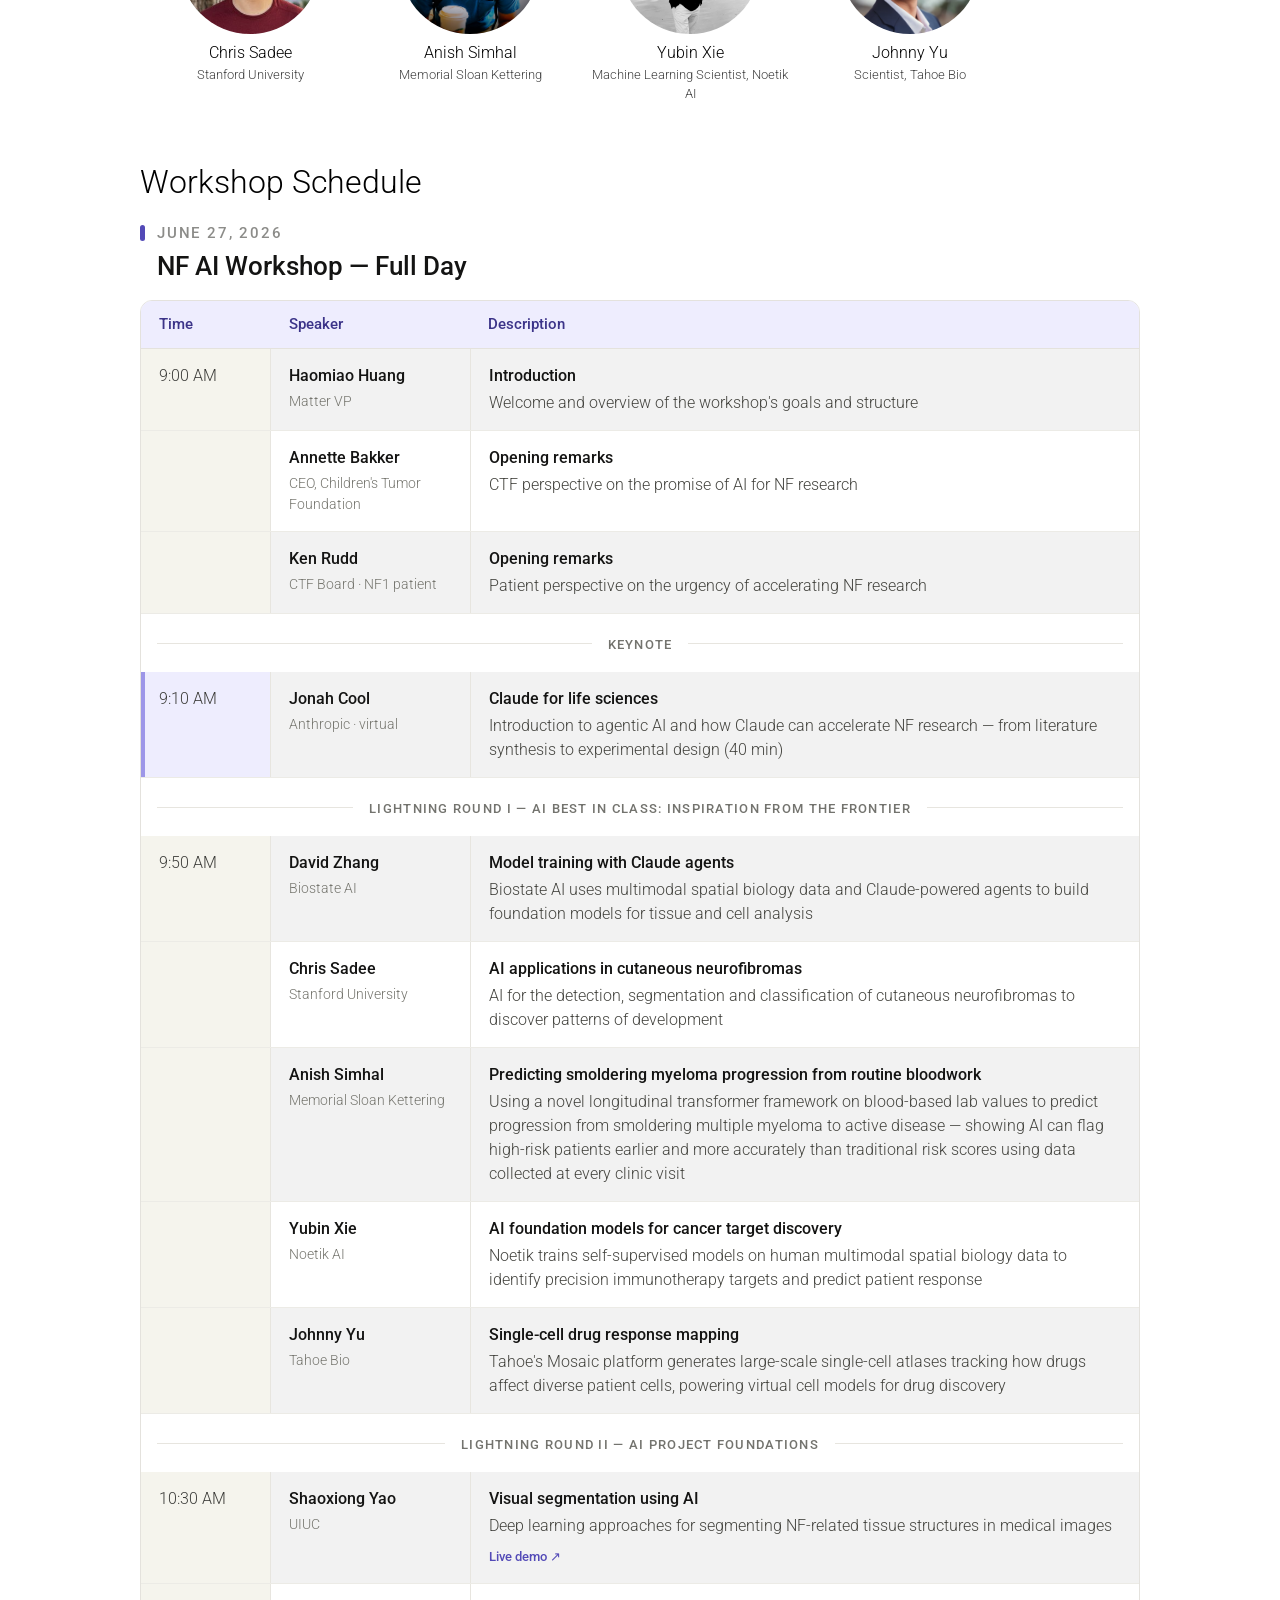
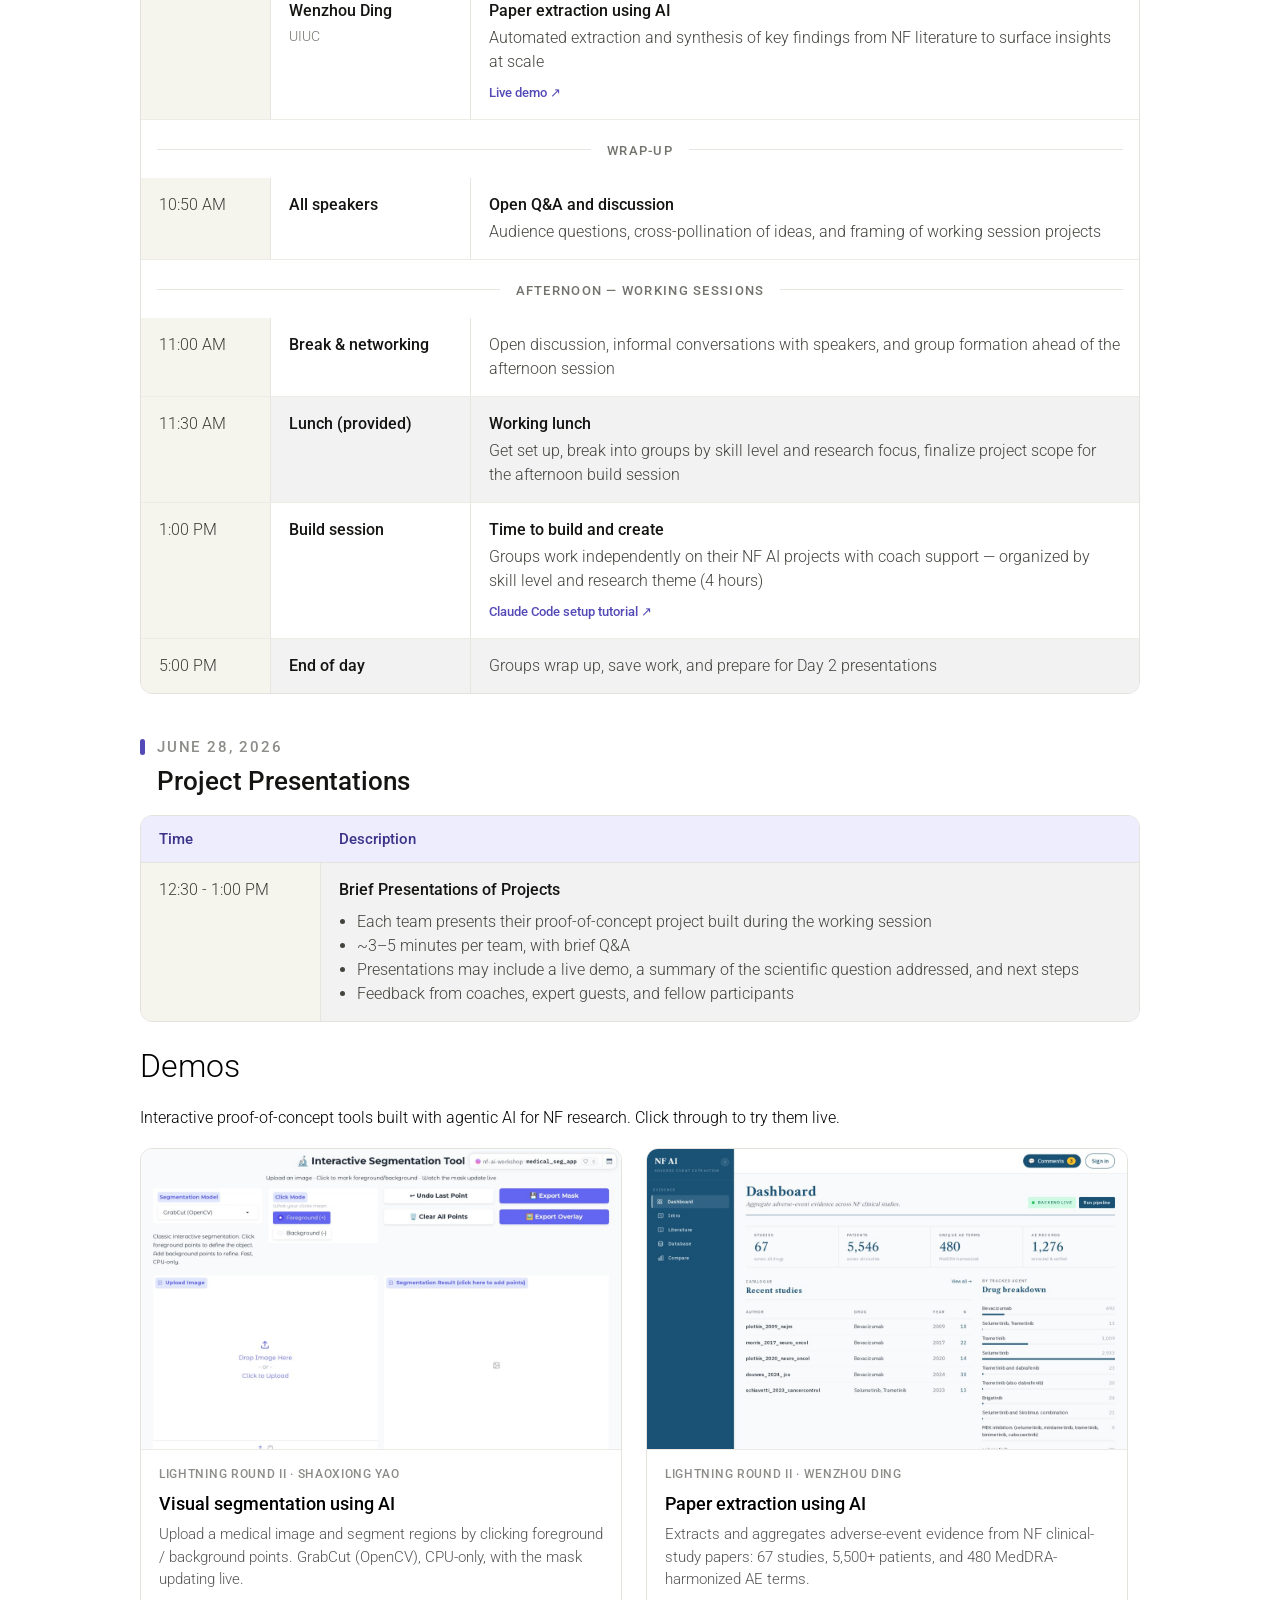
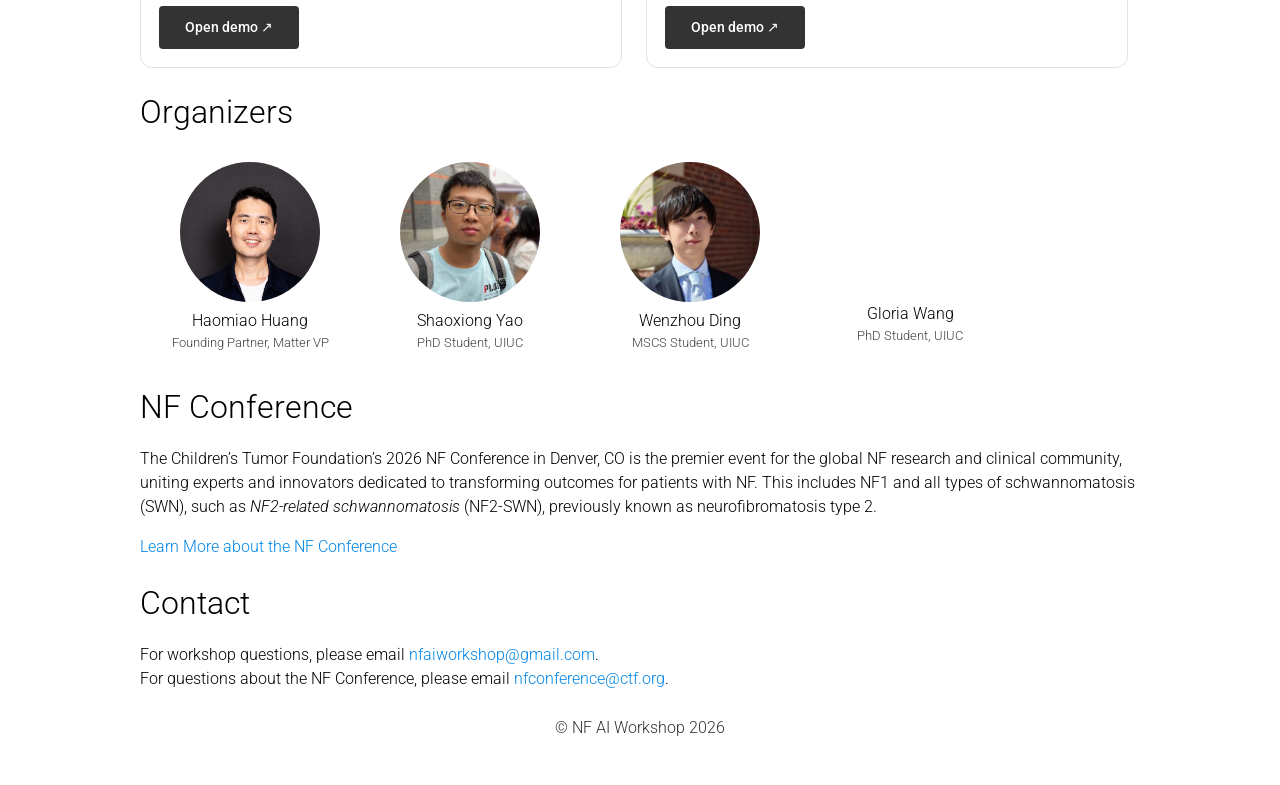
==== commit 3a3d46ab: "claude setup tutorial" ====
--- a/nf_conference2026/index.html
+++ b/nf_conference2026/index.html
@@ -231,7 +231,7 @@
       <tr>
         <td class="time">1:00 PM</td>
         <td class="who">Build session</td>
-        <td class="desc"><span class="dt">Time to build and create</span> Groups work independently on their NF AI projects with coach support — organized by skill level and research theme (4 hours)</td>
+        <td class="desc"><span class="dt">Time to build and create</span> Groups work independently on their NF AI projects with coach support — organized by skill level and research theme (4 hours)<br><a class="demo-link" href="claude_setup.html">Claude Code setup tutorial &#8599;</a></td>
       </tr>
       <tr>
         <td class="time">5:00 PM</td>
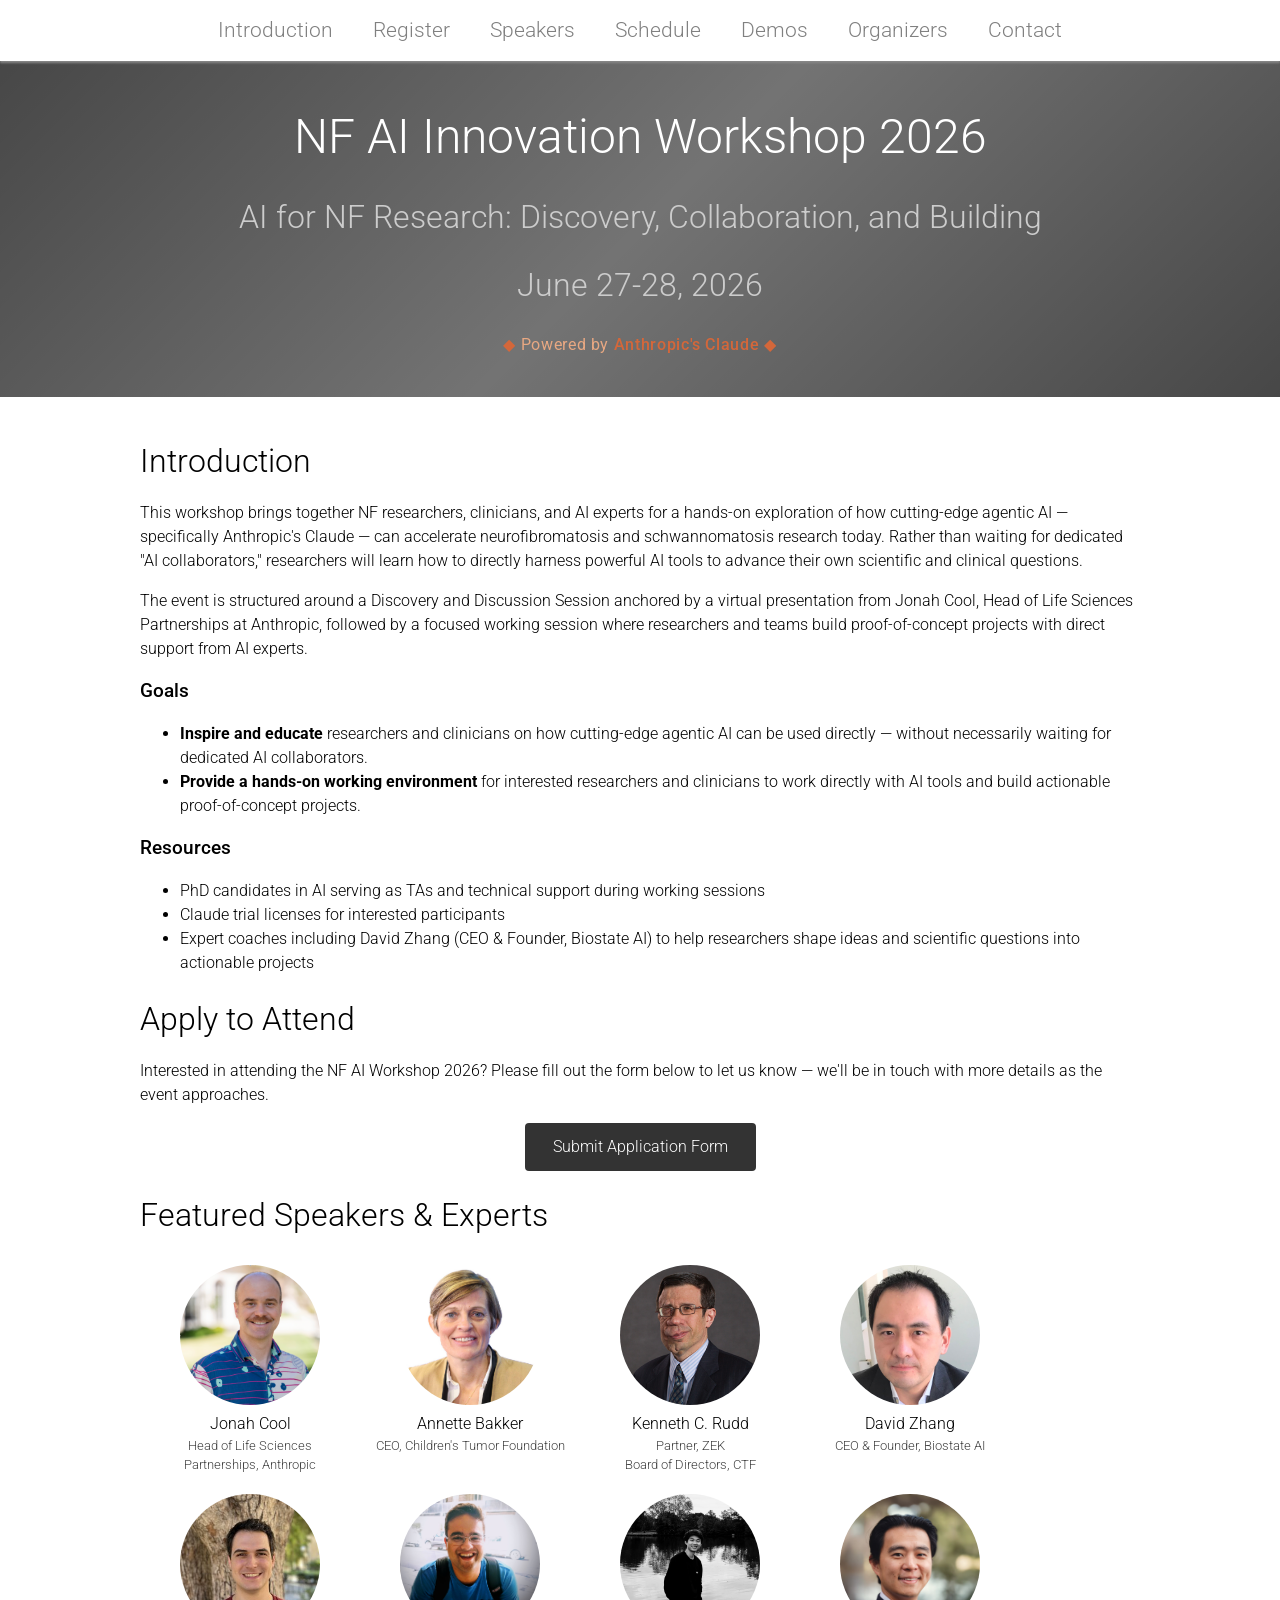
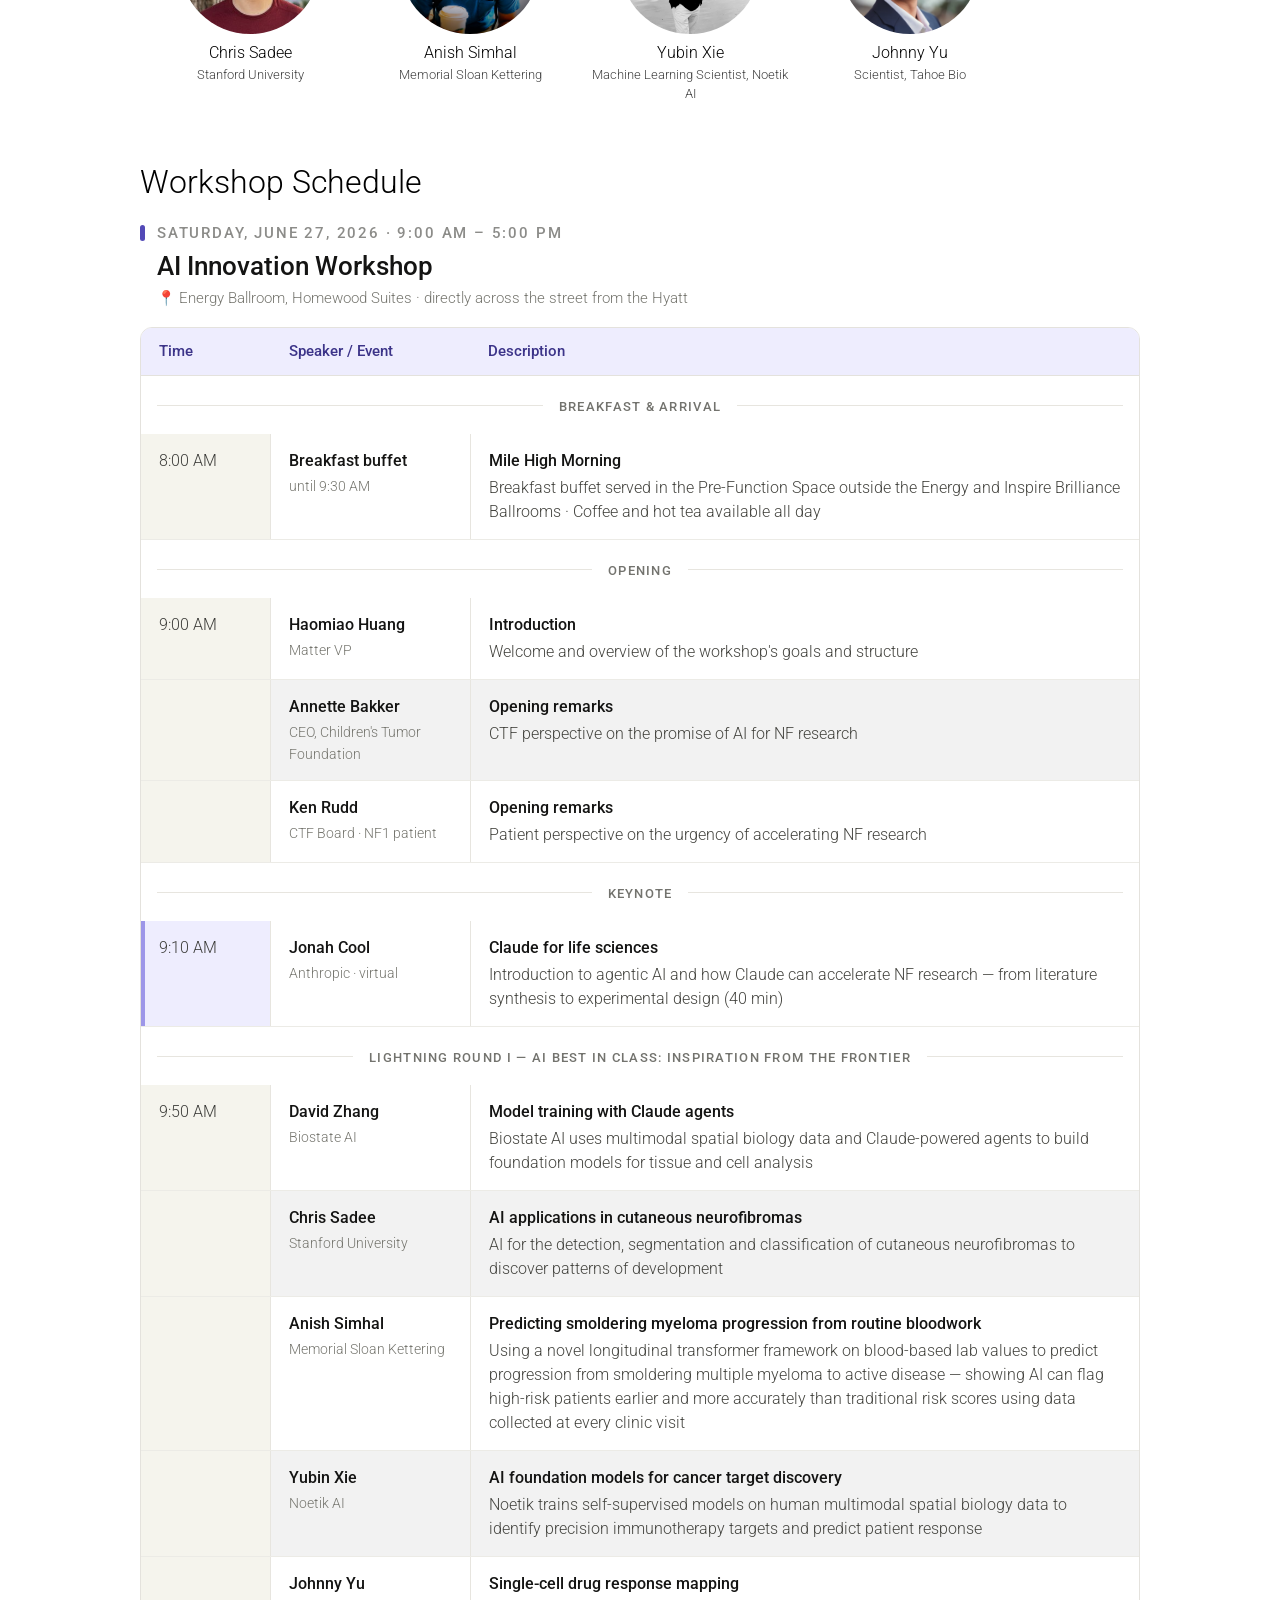
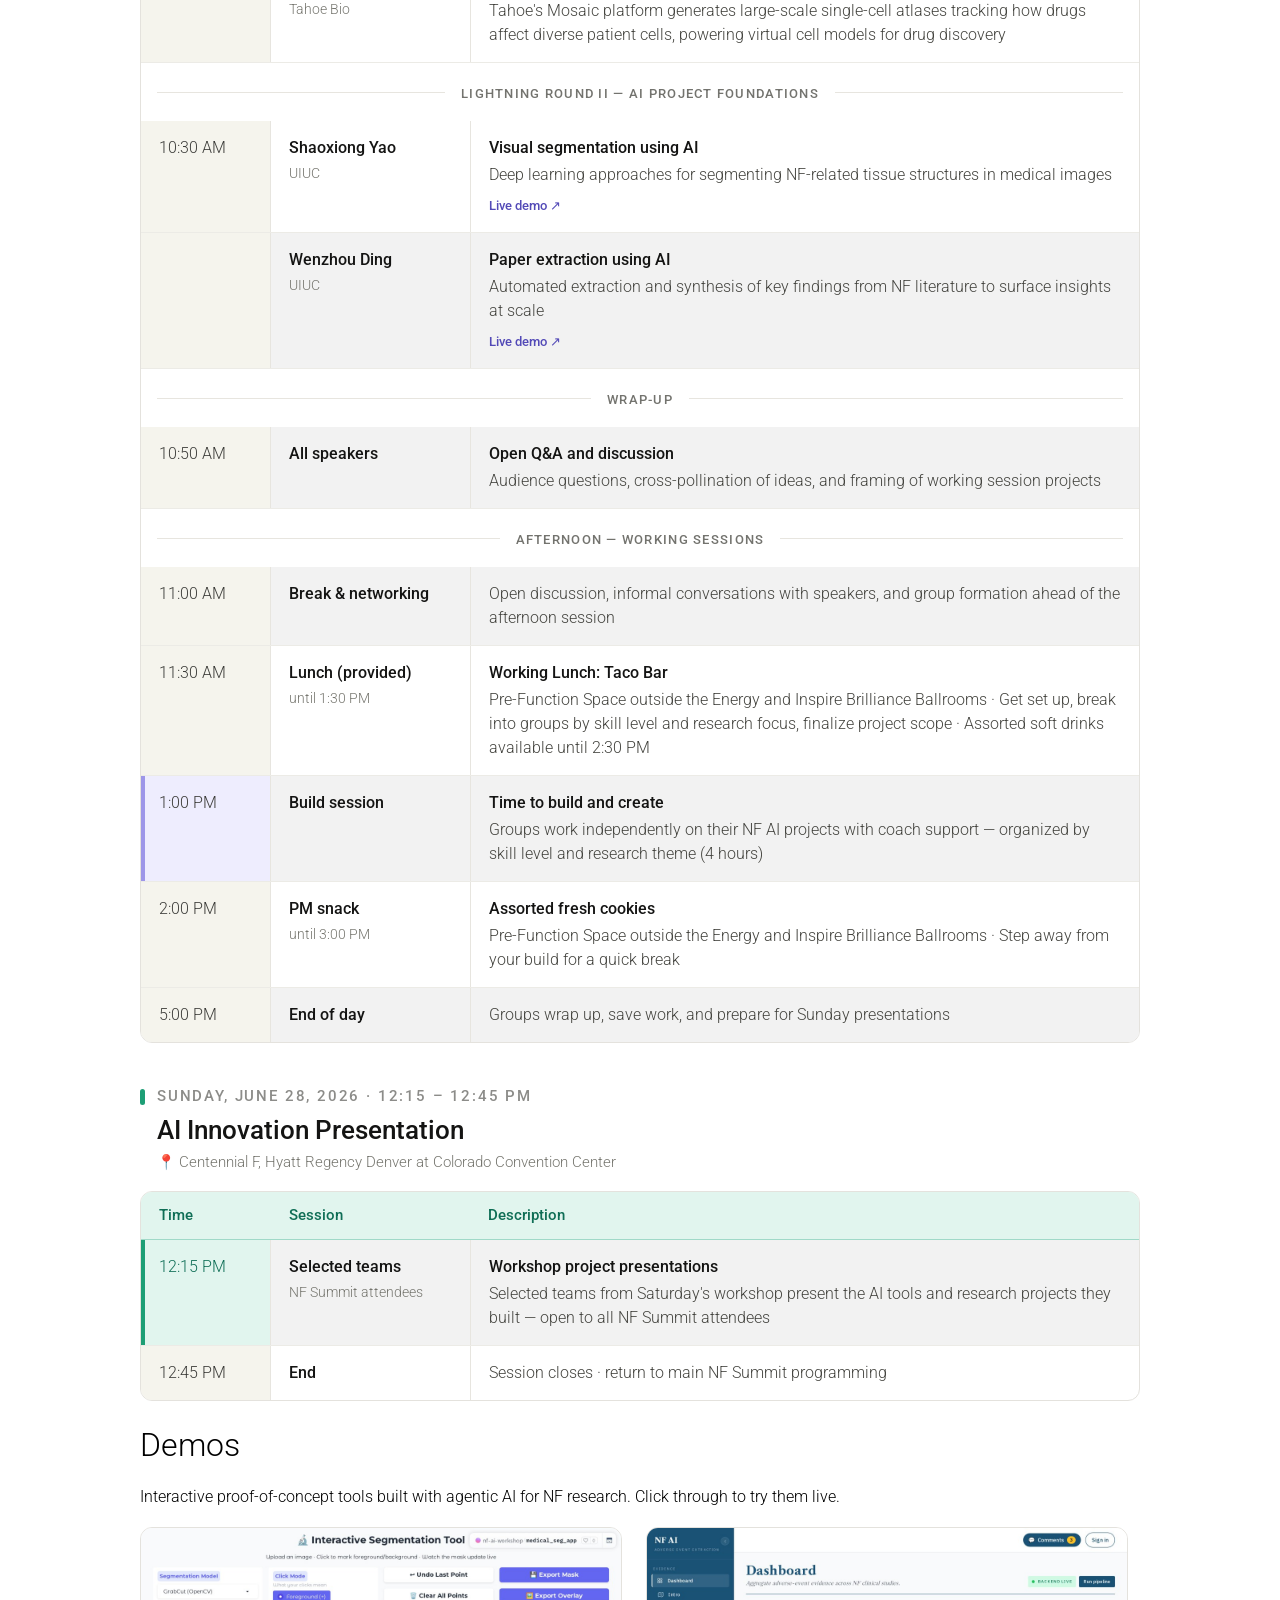
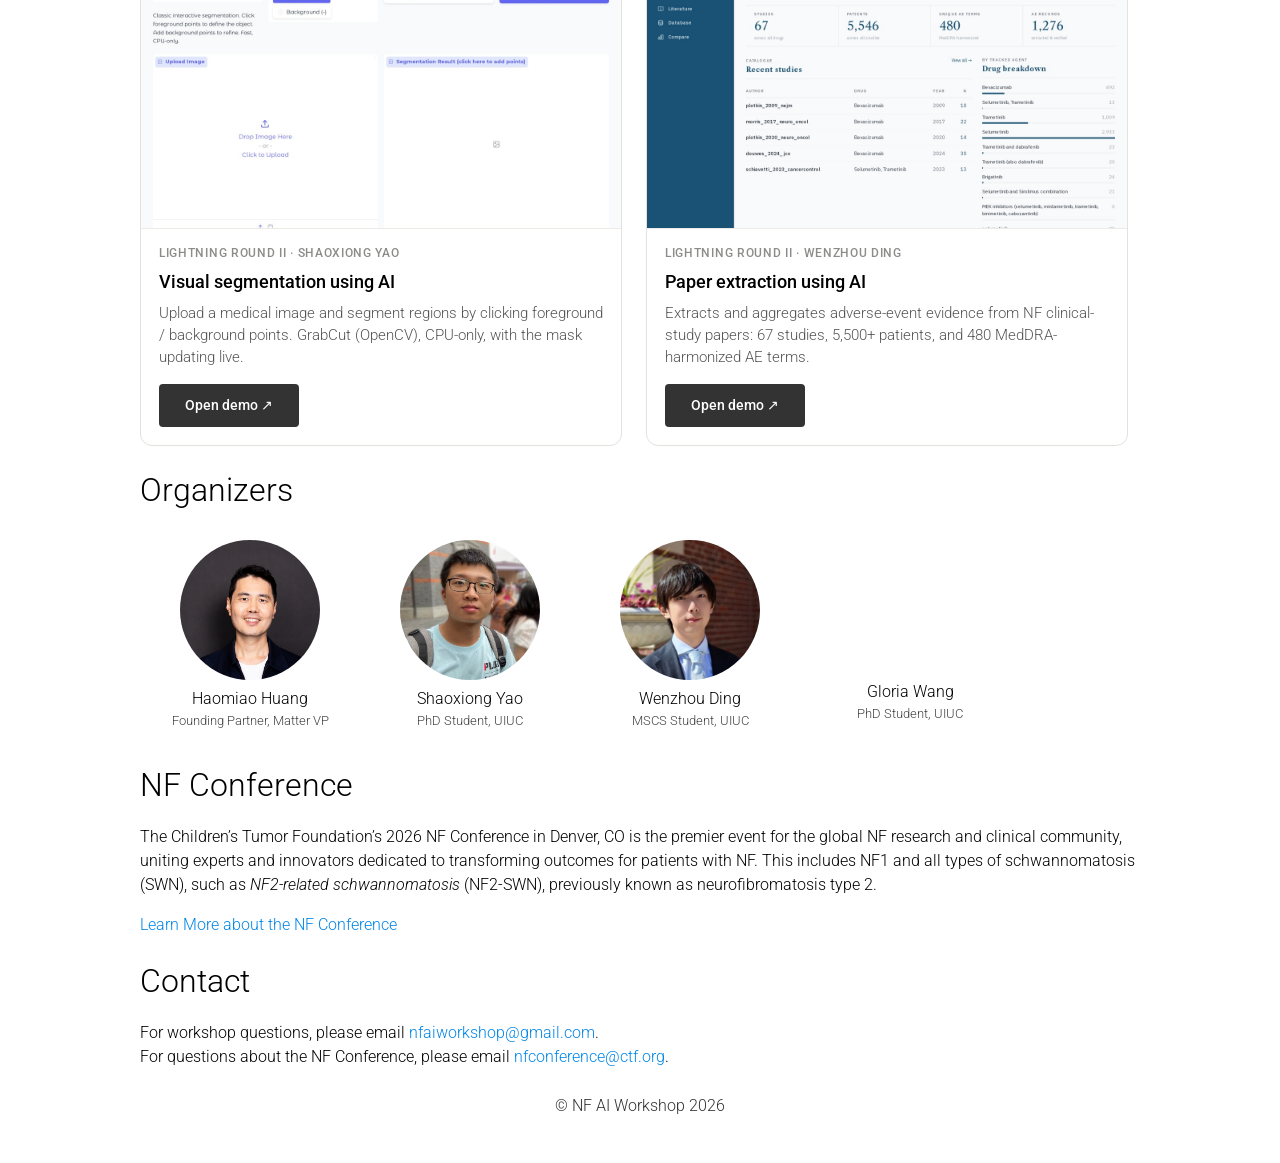
==== commit cf6f59a3: "food info" ====
--- a/nf_conference2026/index.html
+++ b/nf_conference2026/index.html
@@ -133,8 +133,9 @@
     <h2>Workshop Schedule</h2>
 
     <div class="agenda-block">
-      <div class="agenda-eyebrow">June 27, 2026</div>
-      <div class="agenda-title">NF AI Workshop — Full Day</div>
+      <div class="agenda-eyebrow">Saturday, June 27, 2026 · 9:00 AM – 5:00 PM</div>
+      <div class="agenda-title">AI Innovation Workshop</div>
+      <div class="agenda-loc">📍 Energy Ballroom, Homewood Suites · directly across the street from the Hyatt</div>
       <div class="agenda-card">
     <table class="agenda">
       <colgroup>
@@ -144,10 +145,18 @@
       </colgroup>
       <tr>
         <th>Time</th>
-        <th>Speaker</th>
+        <th>Speaker / Event</th>
         <th>Description</th>
       </tr>
 
+      <tr class="section-row"><td colspan="3"><span>Breakfast &amp; arrival</span></td></tr>
+      <tr>
+        <td class="time">8:00 AM</td>
+        <td class="who">Breakfast buffet<span class="aff">until 9:30 AM</span></td>
+        <td class="desc"><span class="dt">Mile High Morning</span> Breakfast buffet served in the Pre-Function Space outside the Energy and Inspire Brilliance Ballrooms · Coffee and hot tea available all day</td>
+      </tr>
+
+      <tr class="section-row"><td colspan="3"><span>Opening</span></td></tr>
       <tr>
         <td class="time">9:00 AM</td>
         <td class="who">Haomiao Huang<span class="aff">Matter VP</span></td>
@@ -225,46 +234,53 @@
       </tr>
       <tr>
         <td class="time">11:30 AM</td>
-        <td class="who">Lunch (provided)</td>
-        <td class="desc"><span class="dt">Working lunch</span> Get set up, break into groups by skill level and research focus, finalize project scope for the afternoon build session</td>
-      </tr>
-      <tr>
+        <td class="who">Lunch (provided)<span class="aff">until 1:30 PM</span></td>
+        <td class="desc"><span class="dt">Working Lunch: Taco Bar</span> Pre-Function Space outside the Energy and Inspire Brilliance Ballrooms · Get set up, break into groups by skill level and research focus, finalize project scope · Assorted soft drinks available until 2:30 PM</td>
+      </tr>
+      <tr class="featured">
         <td class="time">1:00 PM</td>
         <td class="who">Build session</td>
-        <td class="desc"><span class="dt">Time to build and create</span> Groups work independently on their NF AI projects with coach support — organized by skill level and research theme (4 hours)<br><a class="demo-link" href="claude_setup.html">Claude Code setup tutorial &#8599;</a></td>
+        <td class="desc"><span class="dt">Time to build and create</span> Groups work independently on their NF AI projects with coach support — organized by skill level and research theme (4 hours)</td>
+      </tr>
+      <tr>
+        <td class="time">2:00 PM</td>
+        <td class="who">PM snack<span class="aff">until 3:00 PM</span></td>
+        <td class="desc"><span class="dt">Assorted fresh cookies</span> Pre-Function Space outside the Energy and Inspire Brilliance Ballrooms · Step away from your build for a quick break</td>
       </tr>
       <tr>
         <td class="time">5:00 PM</td>
         <td class="who">End of day</td>
-        <td class="desc">Groups wrap up, save work, and prepare for Day 2 presentations</td>
+        <td class="desc">Groups wrap up, save work, and prepare for Sunday presentations</td>
       </tr>
     </table>
       </div>
     </div>
 
-    <div class="agenda-block">
-      <div class="agenda-eyebrow">June 28, 2026</div>
-      <div class="agenda-title">Project Presentations</div>
+    <div class="agenda-block sunday">
+      <div class="agenda-eyebrow">Sunday, June 28, 2026 · 12:15 – 12:45 PM</div>
+      <div class="agenda-title">AI Innovation Presentation</div>
+      <div class="agenda-loc">📍 Centennial F, Hyatt Regency Denver at Colorado Convention Center</div>
       <div class="agenda-card">
     <table class="agenda">
       <colgroup>
-        <col style="width: 18%;">
-        <col style="width: 82%;">
+        <col style="width: 13%;">
+        <col style="width: 20%;">
+        <col style="width: 67%;">
       </colgroup>
       <tr>
         <th>Time</th>
+        <th>Session</th>
         <th>Description</th>
       </tr>
-      <tr>
-        <td class="time">12:30 - 1:00 PM</td>
-        <td class="desc"><span class="dt">Brief Presentations of Projects</span>
-          <ul style="margin: 8px 0 0 0;">
-            <li>Each team presents their proof-of-concept project built during the working session</li>
-            <li>~3–5 minutes per team, with brief Q&amp;A</li>
-            <li>Presentations may include a live demo, a summary of the scientific question addressed, and next steps</li>
-            <li>Feedback from coaches, expert guests, and fellow participants</li>
-          </ul>
-        </td>
+      <tr class="featured">
+        <td class="time">12:15 PM</td>
+        <td class="who">Selected teams<span class="aff">NF Summit attendees</span></td>
+        <td class="desc"><span class="dt">Workshop project presentations</span> Selected teams from Saturday's workshop present the AI tools and research projects they built — open to all NF Summit attendees</td>
+      </tr>
+      <tr>
+        <td class="time">12:45 PM</td>
+        <td class="who">End</td>
+        <td class="desc">Session closes · return to main NF Summit programming</td>
       </tr>
     </table>
       </div>
--- a/nf_conference2026/css/style.css
+++ b/nf_conference2026/css/style.css
@@ -184,12 +184,18 @@
     background: #534ab7;
 }
 .agenda-title {
-    margin: 7px 0 18px;
+    margin: 7px 0 5px;
     padding-left: 17px;
     font-size: 1.6em;
     line-height: 1.2;
     font-weight: 500;
     color: #141413;
+}
+.agenda-loc {
+    padding-left: 17px;
+    margin: 0 0 18px;
+    font-size: 0.92em;
+    color: #76766f;
 }
 
 /* Card wrapper gives the rounded border + clips the header corners */
@@ -271,6 +277,19 @@
 .agenda tr.featured .time {
     background: #eeedfe;
     box-shadow: inset 4px 0 0 #9d96e8;
+}
+
+/* Sunday (green) variant */
+.agenda-block.sunday .agenda-eyebrow::before { background: #1d9e75; }
+.agenda-block.sunday .agenda th {
+    background: #e1f5ee;
+    color: #0f6e56;
+    border-bottom-color: #a0d9c8;
+}
+.agenda-block.sunday tr.featured .time {
+    background: #e1f5ee;
+    color: #0f6e56;
+    box-shadow: inset 4px 0 0 #1d9e75;
 }
 
 /* Section divider rows: centered uppercase label with a rule on each side */
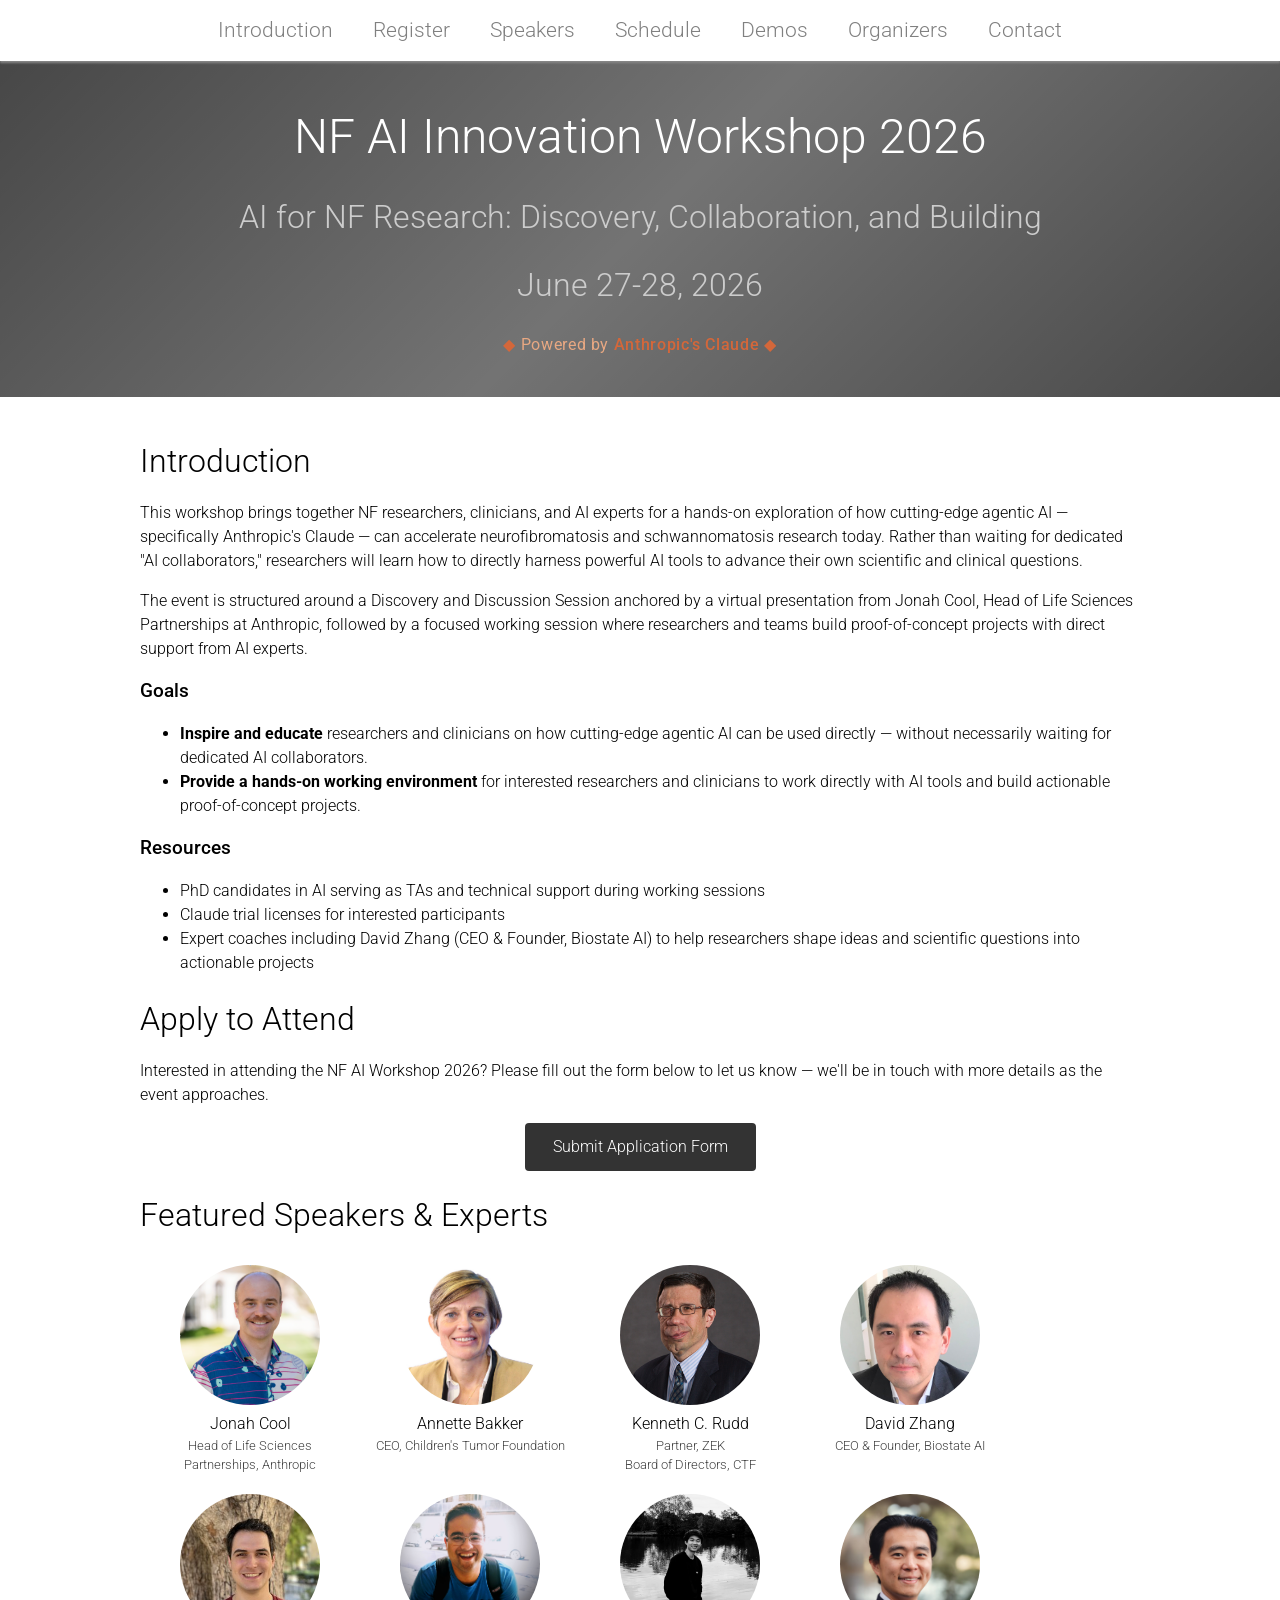
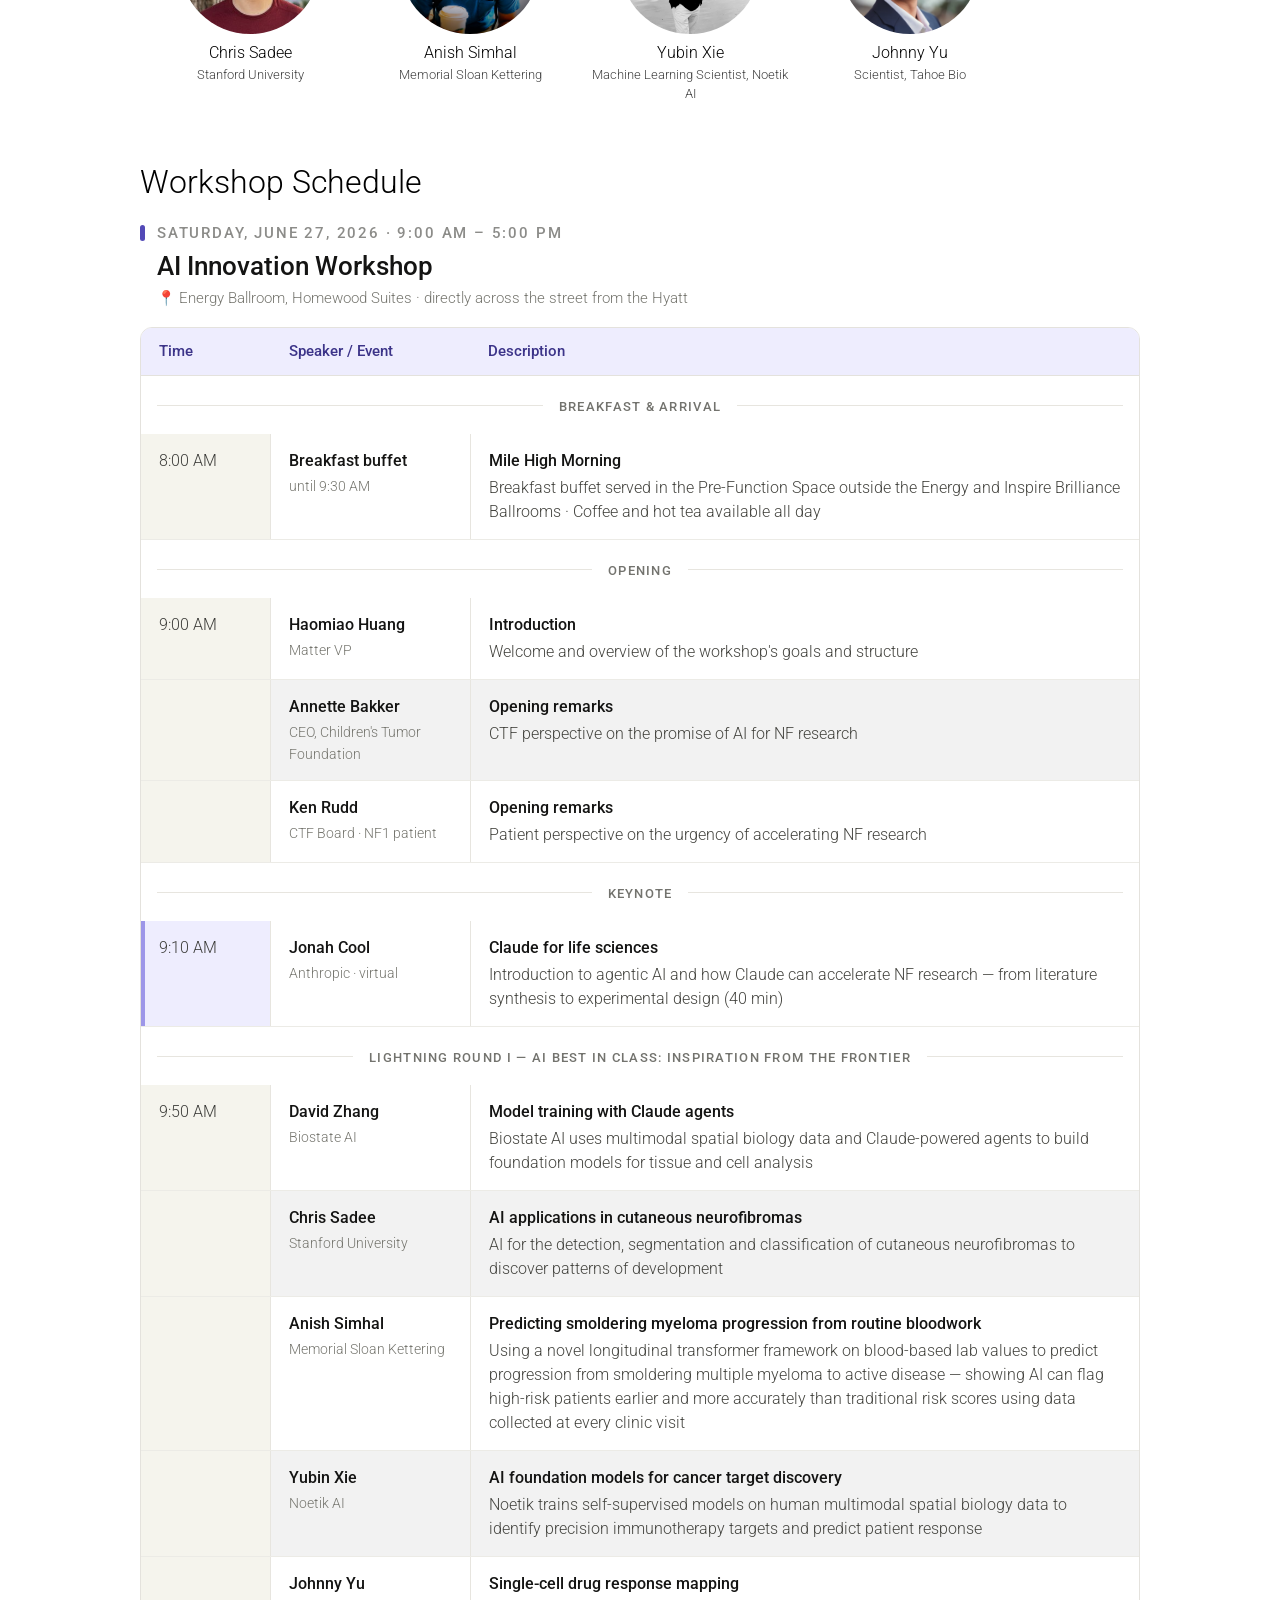
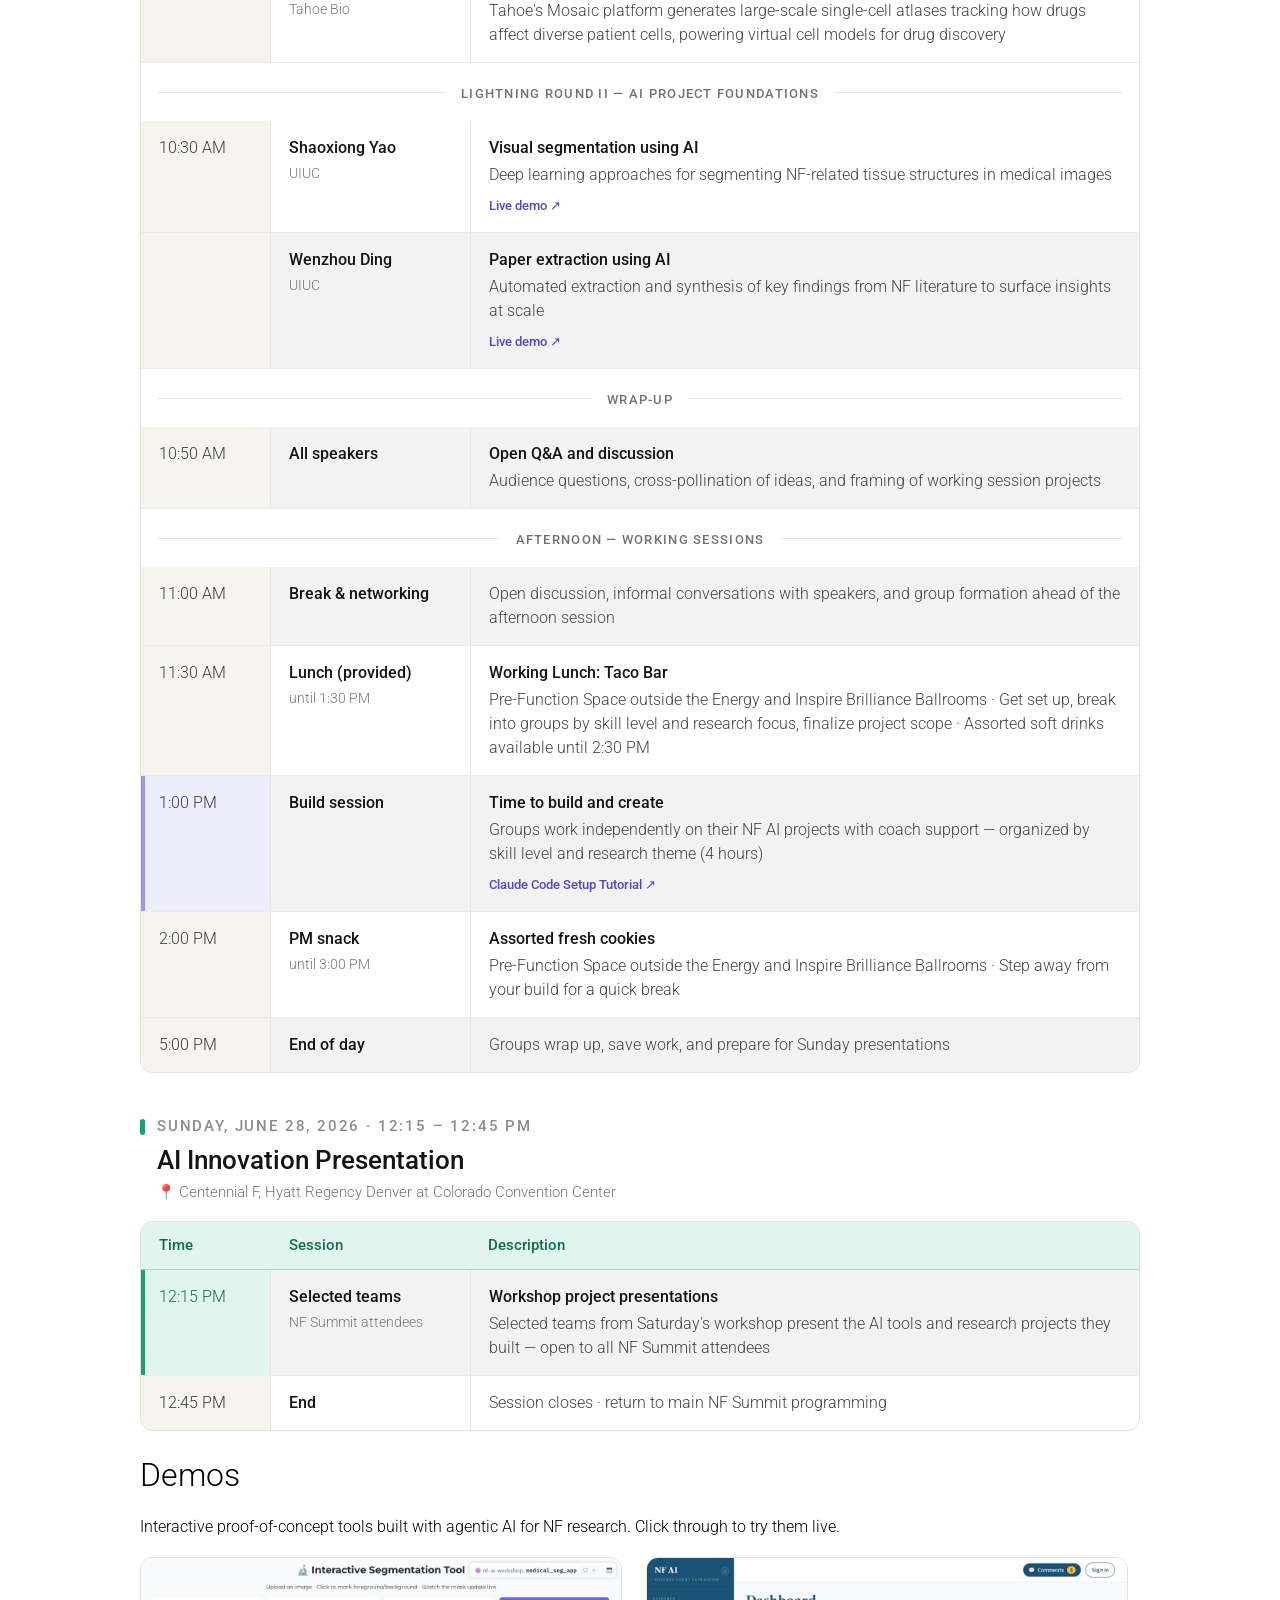
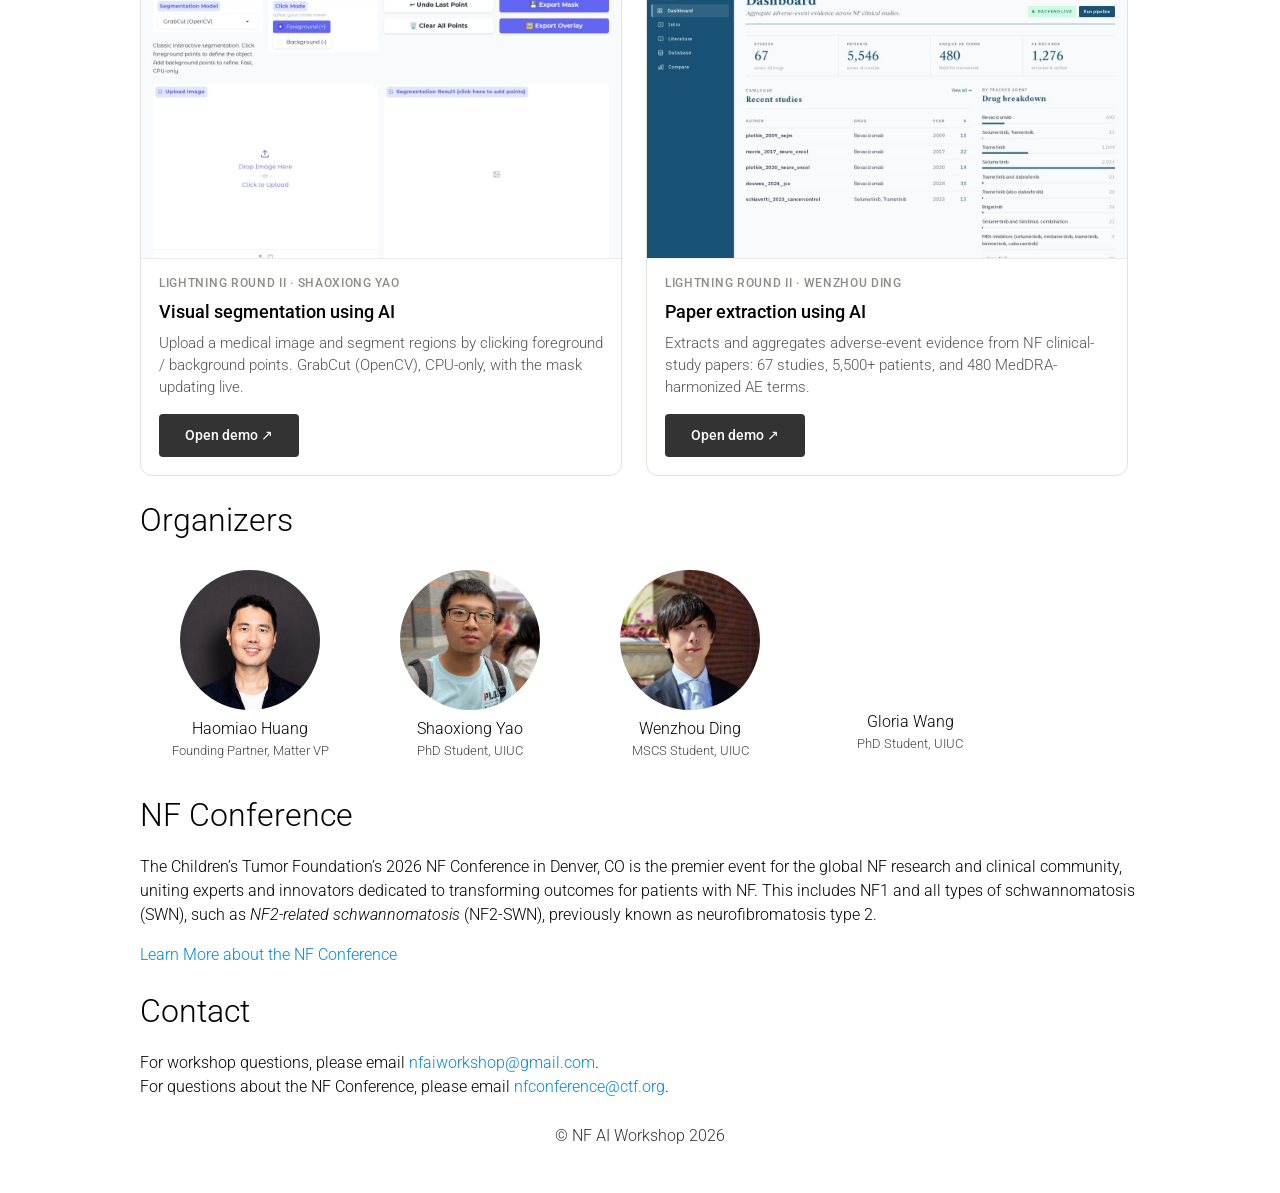
==== commit e522c453: "added claude setup inst to main page" ====
--- a/nf_conference2026/index.html
+++ b/nf_conference2026/index.html
@@ -240,7 +240,7 @@
       <tr class="featured">
         <td class="time">1:00 PM</td>
         <td class="who">Build session</td>
-        <td class="desc"><span class="dt">Time to build and create</span> Groups work independently on their NF AI projects with coach support — organized by skill level and research theme (4 hours)</td>
+        <td class="desc"><span class="dt">Time to build and create</span> Groups work independently on their NF AI projects with coach support — organized by skill level and research theme (4 hours) <br> <a class="demo-link" href="claude_setup.html">Claude Code Setup Tutorial &#8599;</a> </td>
       </tr>
       <tr>
         <td class="time">2:00 PM</td>
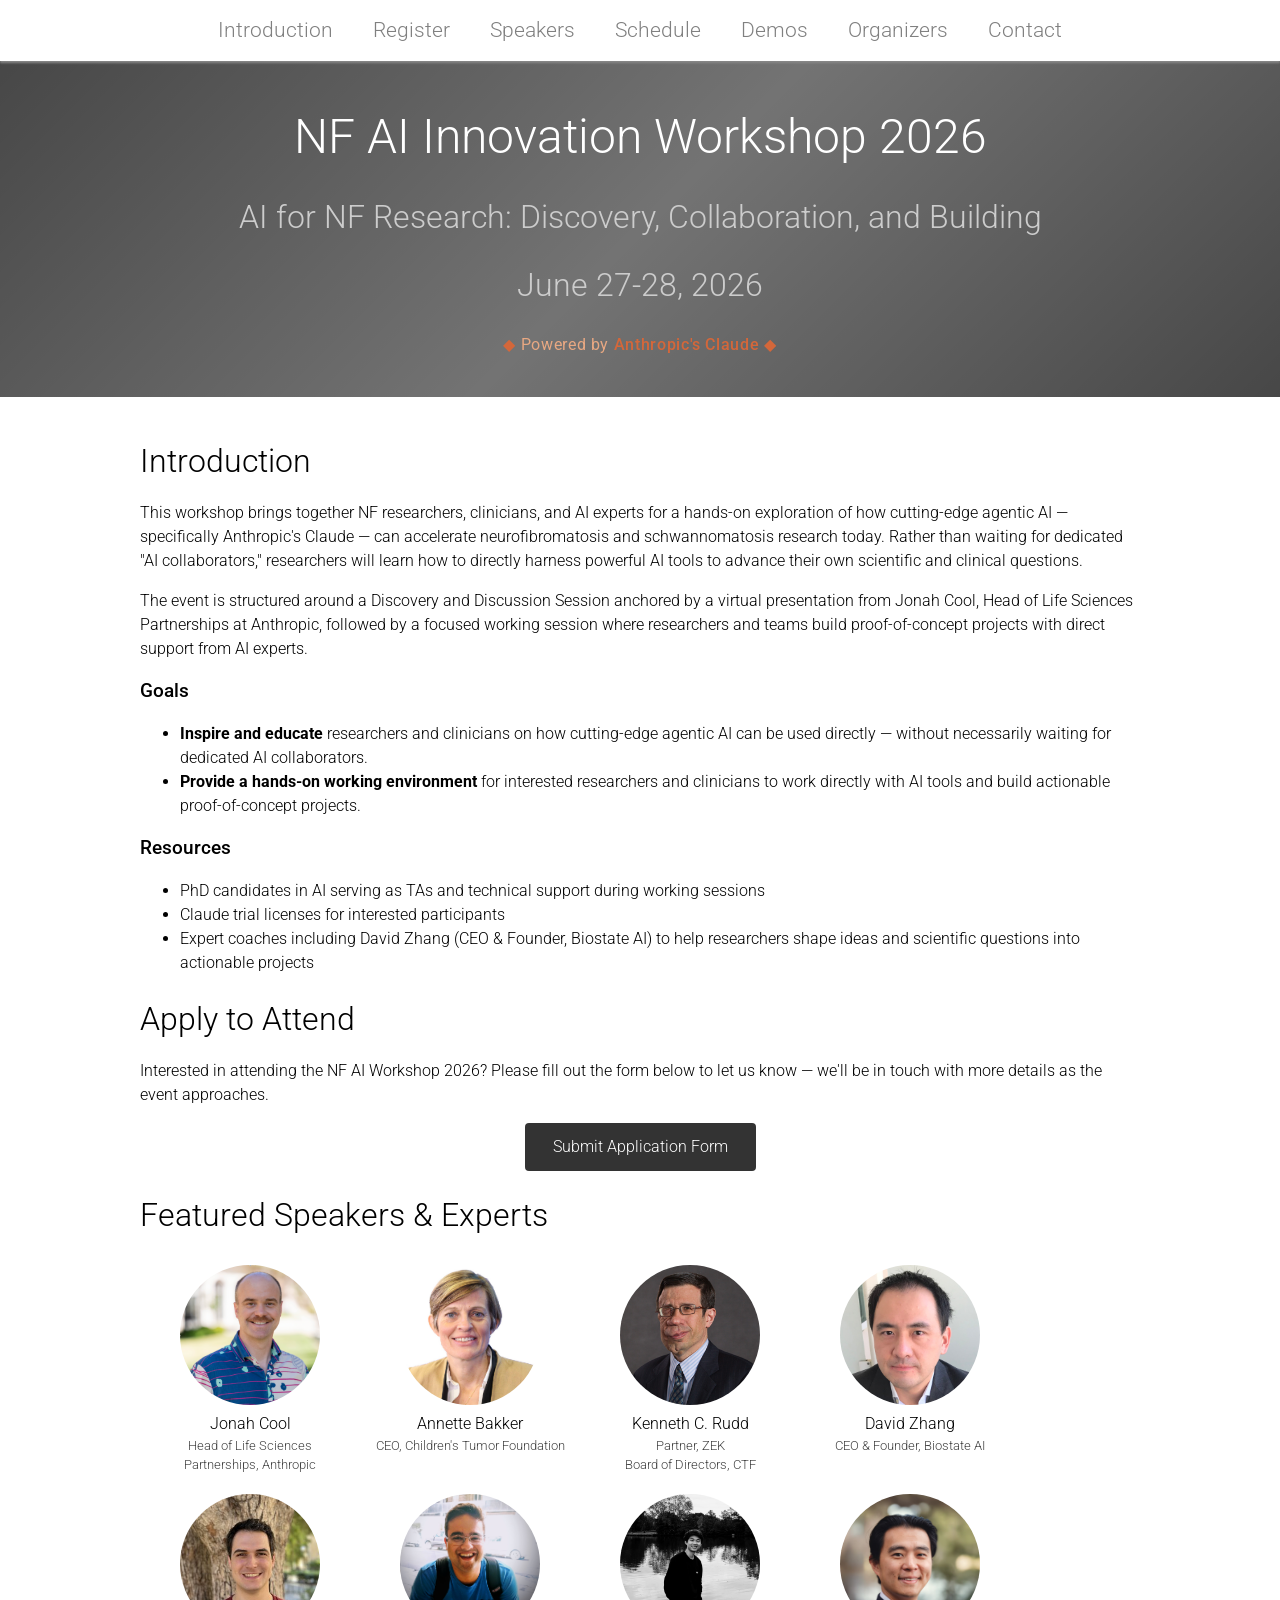
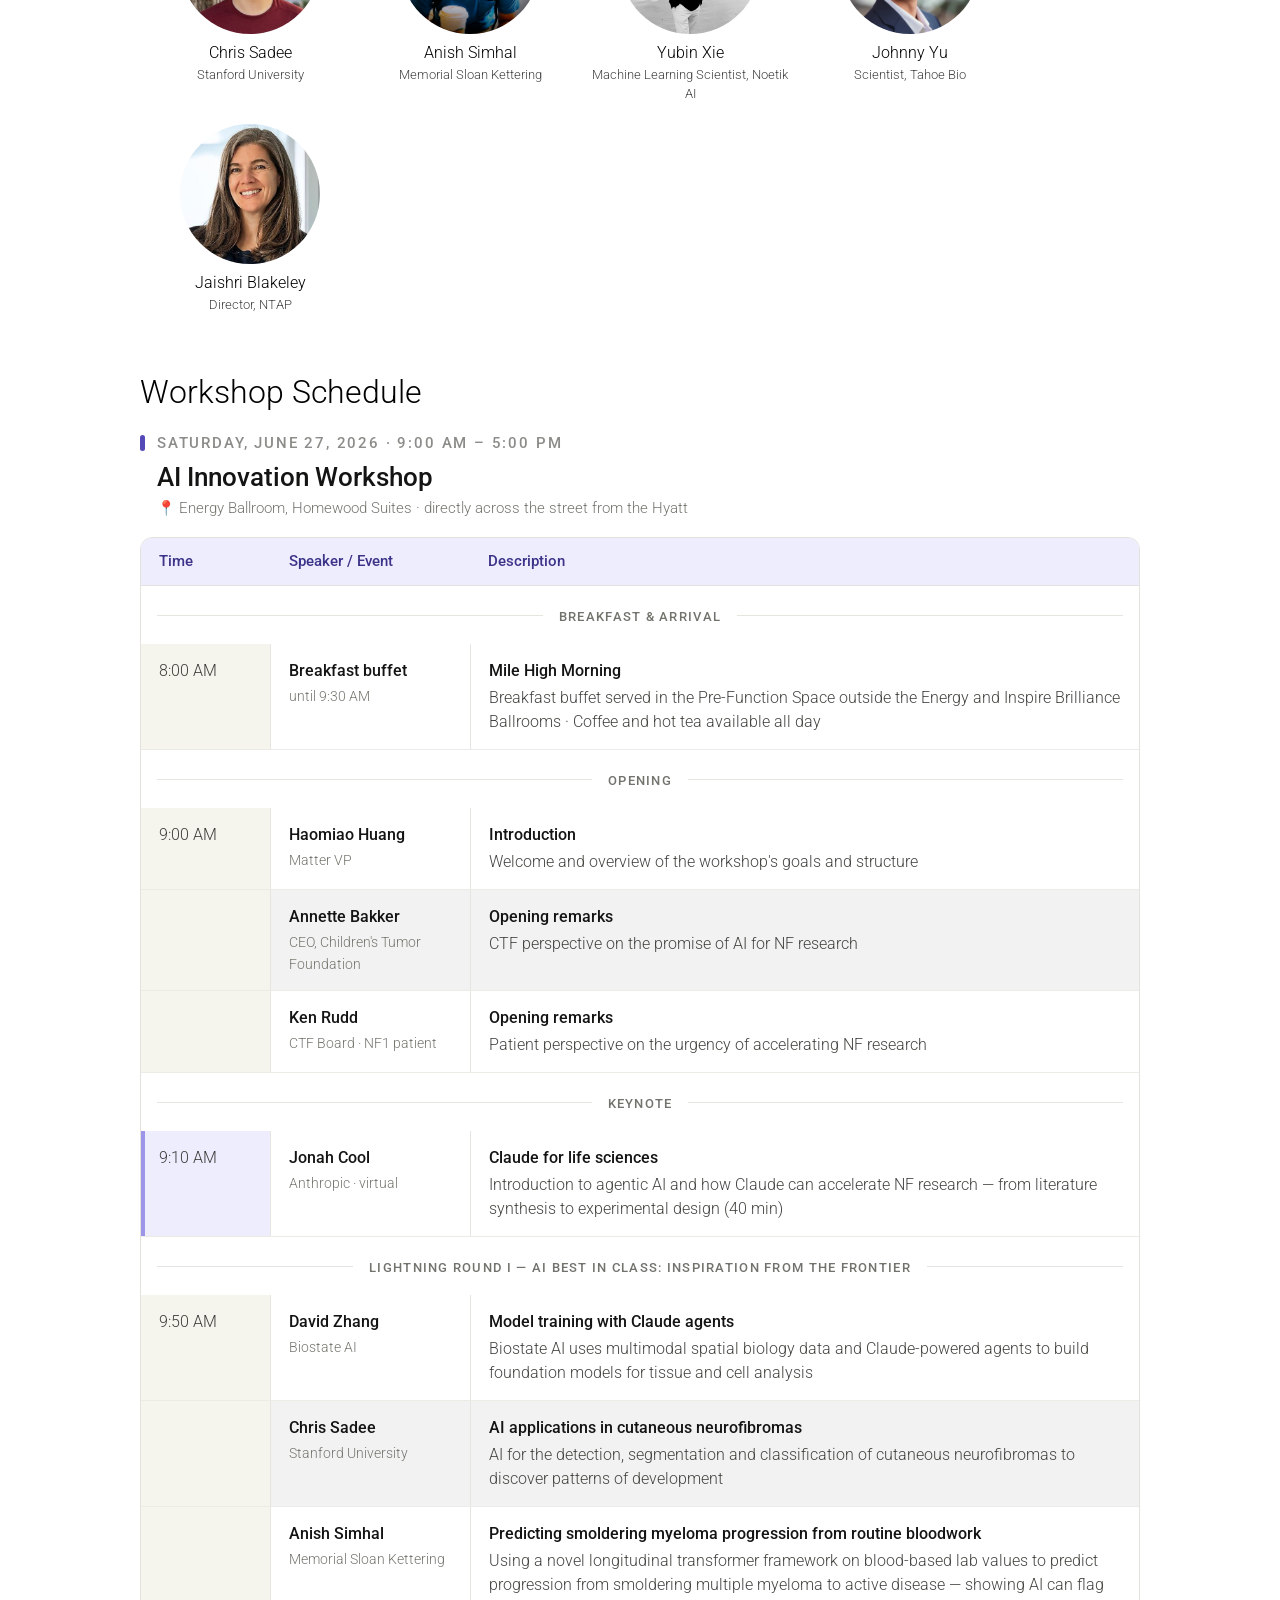
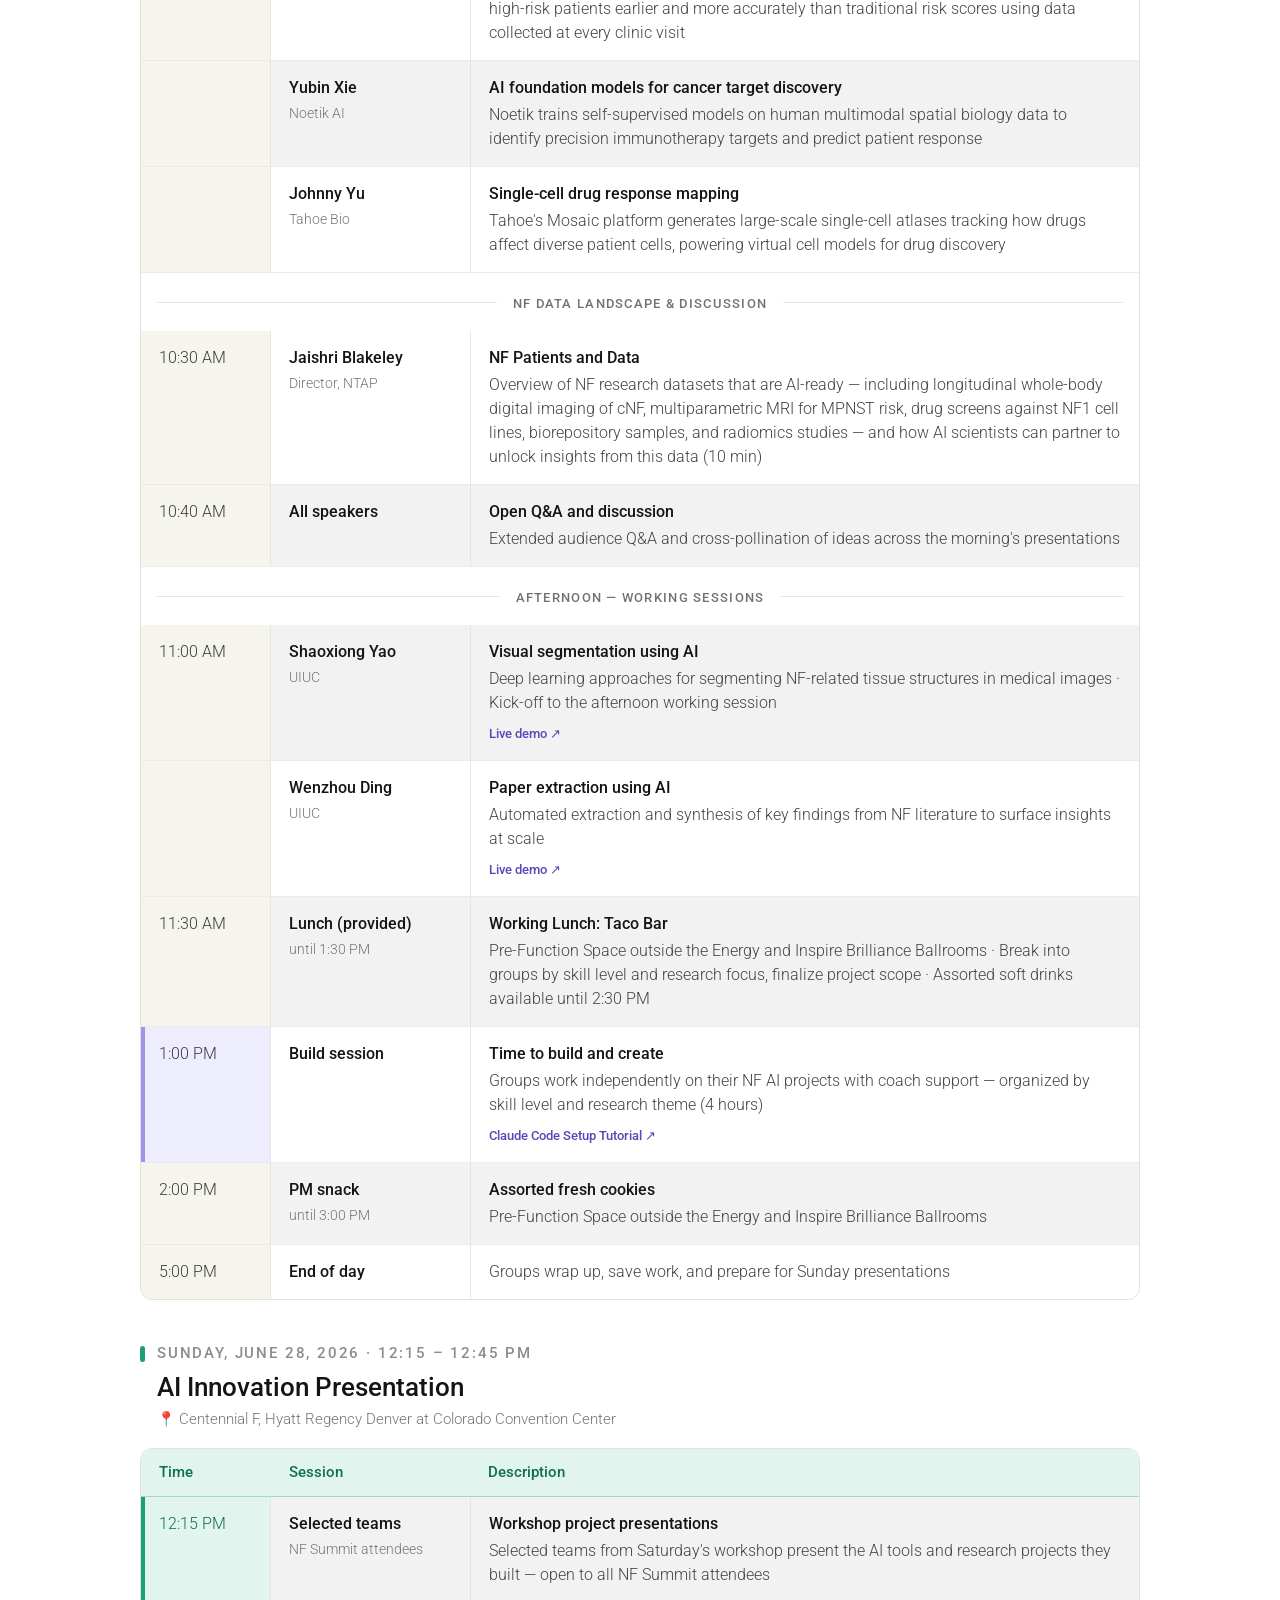
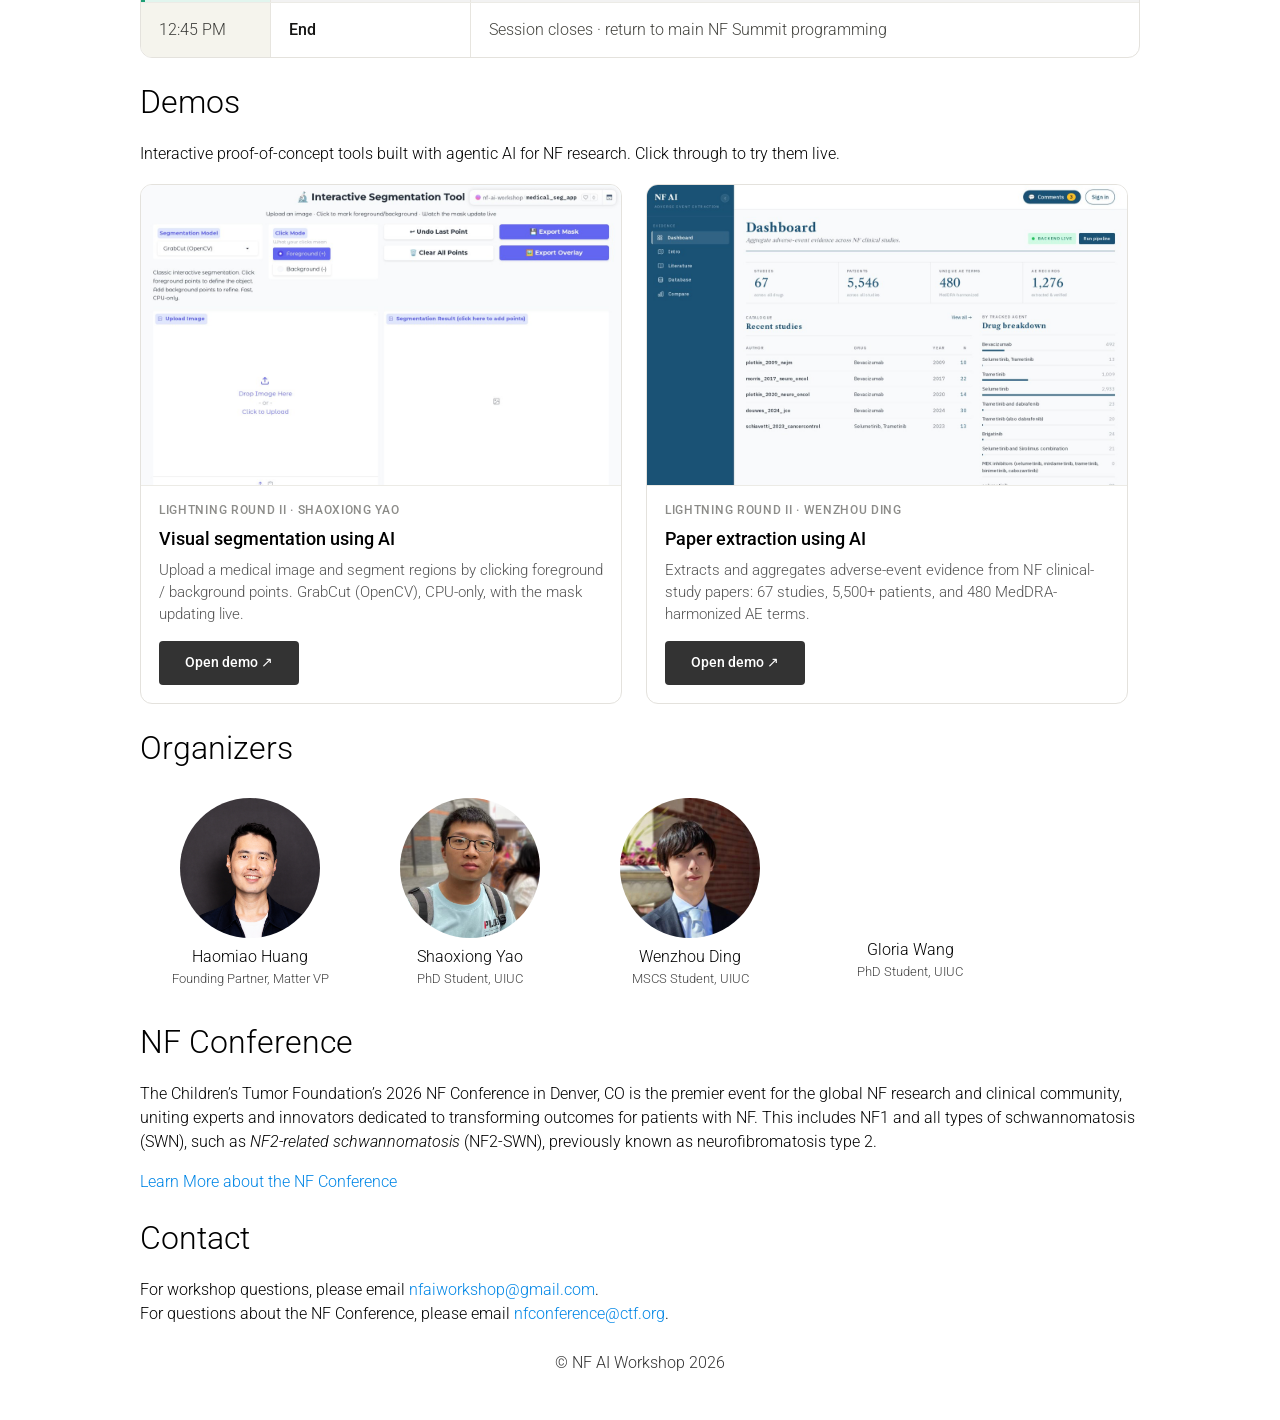
==== commit 866e776c: "add jaishri blakeley, update agenda" ====
--- a/nf_conference2026/index.html
+++ b/nf_conference2026/index.html
@@ -124,6 +124,12 @@
         <img src="images/johnny_yu.avif">
         <div>Johnny Yu</div>
         <div class="aff">Scientist, Tahoe Bio</div>
+      </a>
+
+      <a href="https://www.n-tap.org/who-we-are/leadership#ExecutiveLeadership">
+        <img src="images/jaishri_blakeley.jpg">
+        <div>Jaishri Blakeley</div>
+        <div class="aff">Director, NTAP</div>
       </a>
     </div>
   </div>
@@ -207,35 +213,33 @@
         <td class="desc"><span class="dt">Single-cell drug response mapping</span> Tahoe's Mosaic platform generates large-scale single-cell atlases tracking how drugs affect diverse patient cells, powering virtual cell models for drug discovery</td>
       </tr>
 
-      <tr class="section-row"><td colspan="3"><span>Lightning Round II — AI Project Foundations</span></td></tr>
+      <tr class="section-row"><td colspan="3"><span>NF data landscape &amp; discussion</span></td></tr>
       <tr>
         <td class="time">10:30 AM</td>
+        <td class="who">Jaishri Blakeley<span class="aff">Director, NTAP</span></td>
+        <td class="desc"><span class="dt">NF Patients and Data</span> Overview of NF research datasets that are AI-ready — including longitudinal whole-body digital imaging of cNF, multiparametric MRI for MPNST risk, drug screens against NF1 cell lines, biorepository samples, and radiomics studies — and how AI scientists can partner to unlock insights from this data (10 min)</td>
+      </tr>
+      <tr>
+        <td class="time">10:40 AM</td>
+        <td class="who">All speakers</td>
+        <td class="desc"><span class="dt">Open Q&amp;A and discussion</span> Extended audience Q&amp;A and cross-pollination of ideas across the morning's presentations</td>
+      </tr>
+
+      <tr class="section-row"><td colspan="3"><span>Afternoon — Working Sessions</span></td></tr>
+      <tr>
+        <td class="time">11:00 AM</td>
         <td class="who">Shaoxiong Yao<span class="aff">UIUC</span></td>
-        <td class="desc"><span class="dt">Visual segmentation using AI</span> Deep learning approaches for segmenting NF-related tissue structures in medical images<br><a class="demo-link" href="#demo-seg">Live demo &#8599;</a></td>
+        <td class="desc"><span class="dt">Visual segmentation using AI</span> Deep learning approaches for segmenting NF-related tissue structures in medical images · Kick-off to the afternoon working session<br><a class="demo-link" href="#demo-seg">Live demo &#8599;</a></td>
       </tr>
       <tr>
         <td class="time"></td>
         <td class="who">Wenzhou Ding<span class="aff">UIUC</span></td>
         <td class="desc"><span class="dt">Paper extraction using AI</span> Automated extraction and synthesis of key findings from NF literature to surface insights at scale<br><a class="demo-link" href="#demo-ae">Live demo &#8599;</a></td>
       </tr>
-
-      <tr class="section-row"><td colspan="3"><span>Wrap-up</span></td></tr>
-      <tr>
-        <td class="time">10:50 AM</td>
-        <td class="who">All speakers</td>
-        <td class="desc"><span class="dt">Open Q&amp;A and discussion</span> Audience questions, cross-pollination of ideas, and framing of working session projects</td>
-      </tr>
-
-      <tr class="section-row"><td colspan="3"><span>Afternoon — Working Sessions</span></td></tr>
-      <tr>
-        <td class="time">11:00 AM</td>
-        <td class="who">Break &amp; networking</td>
-        <td class="desc">Open discussion, informal conversations with speakers, and group formation ahead of the afternoon session</td>
-      </tr>
       <tr>
         <td class="time">11:30 AM</td>
         <td class="who">Lunch (provided)<span class="aff">until 1:30 PM</span></td>
-        <td class="desc"><span class="dt">Working Lunch: Taco Bar</span> Pre-Function Space outside the Energy and Inspire Brilliance Ballrooms · Get set up, break into groups by skill level and research focus, finalize project scope · Assorted soft drinks available until 2:30 PM</td>
+        <td class="desc"><span class="dt">Working Lunch: Taco Bar</span> Pre-Function Space outside the Energy and Inspire Brilliance Ballrooms · Break into groups by skill level and research focus, finalize project scope · Assorted soft drinks available until 2:30 PM</td>
       </tr>
       <tr class="featured">
         <td class="time">1:00 PM</td>
@@ -245,7 +249,7 @@
       <tr>
         <td class="time">2:00 PM</td>
         <td class="who">PM snack<span class="aff">until 3:00 PM</span></td>
-        <td class="desc"><span class="dt">Assorted fresh cookies</span> Pre-Function Space outside the Energy and Inspire Brilliance Ballrooms · Step away from your build for a quick break</td>
+        <td class="desc"><span class="dt">Assorted fresh cookies</span> Pre-Function Space outside the Energy and Inspire Brilliance Ballrooms</td>
       </tr>
       <tr>
         <td class="time">5:00 PM</td>
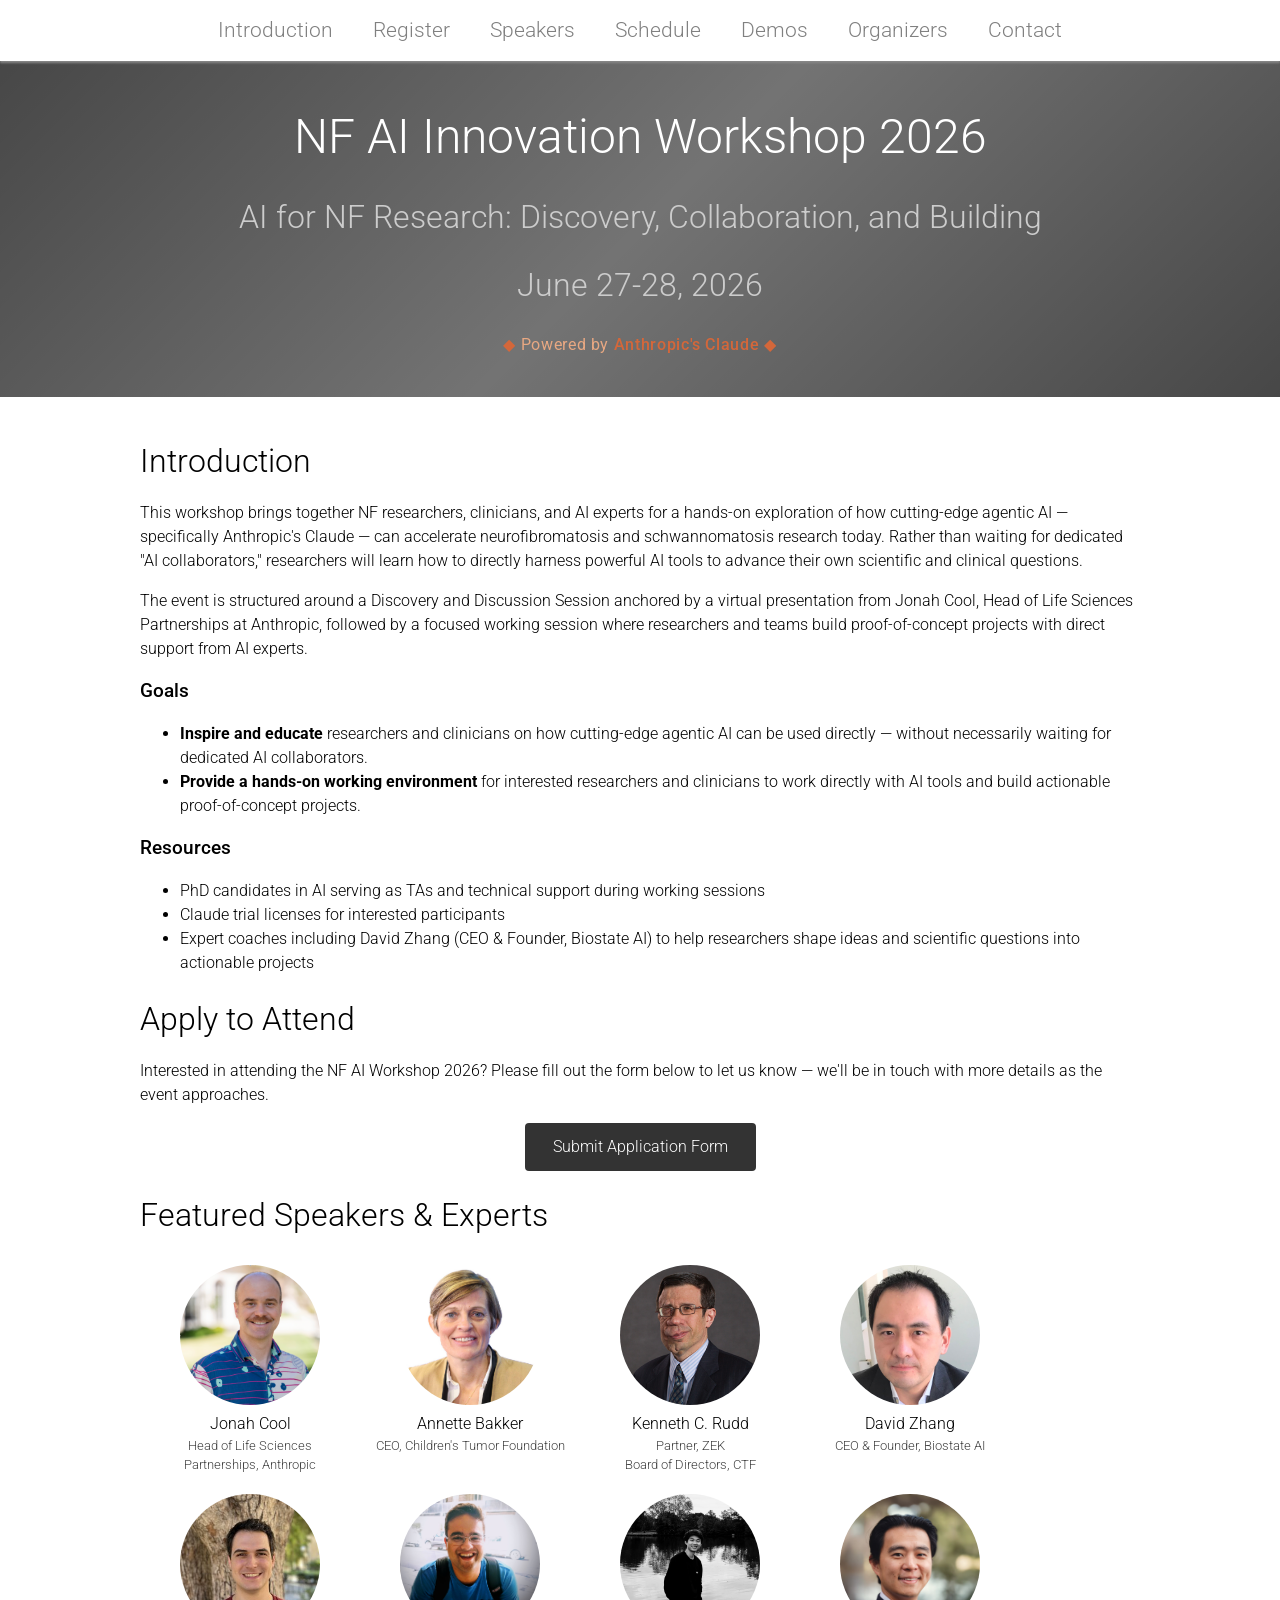
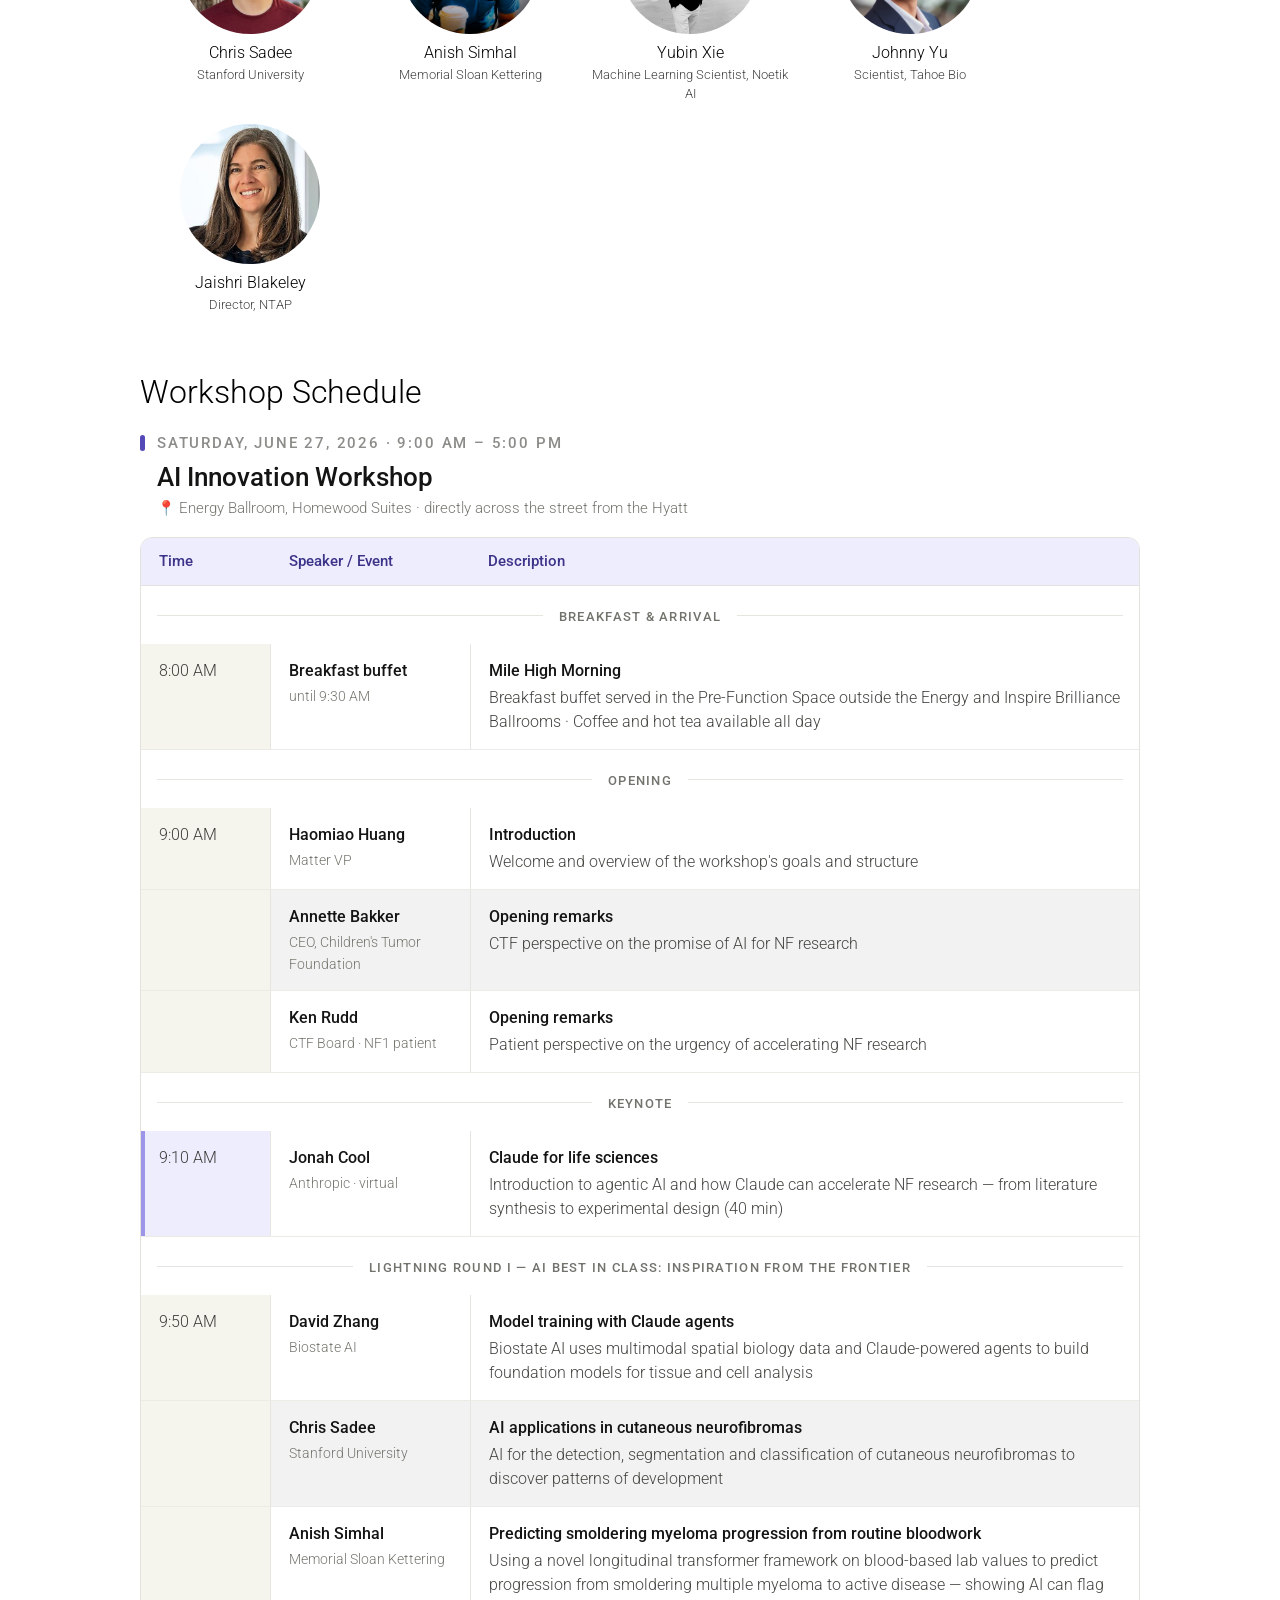
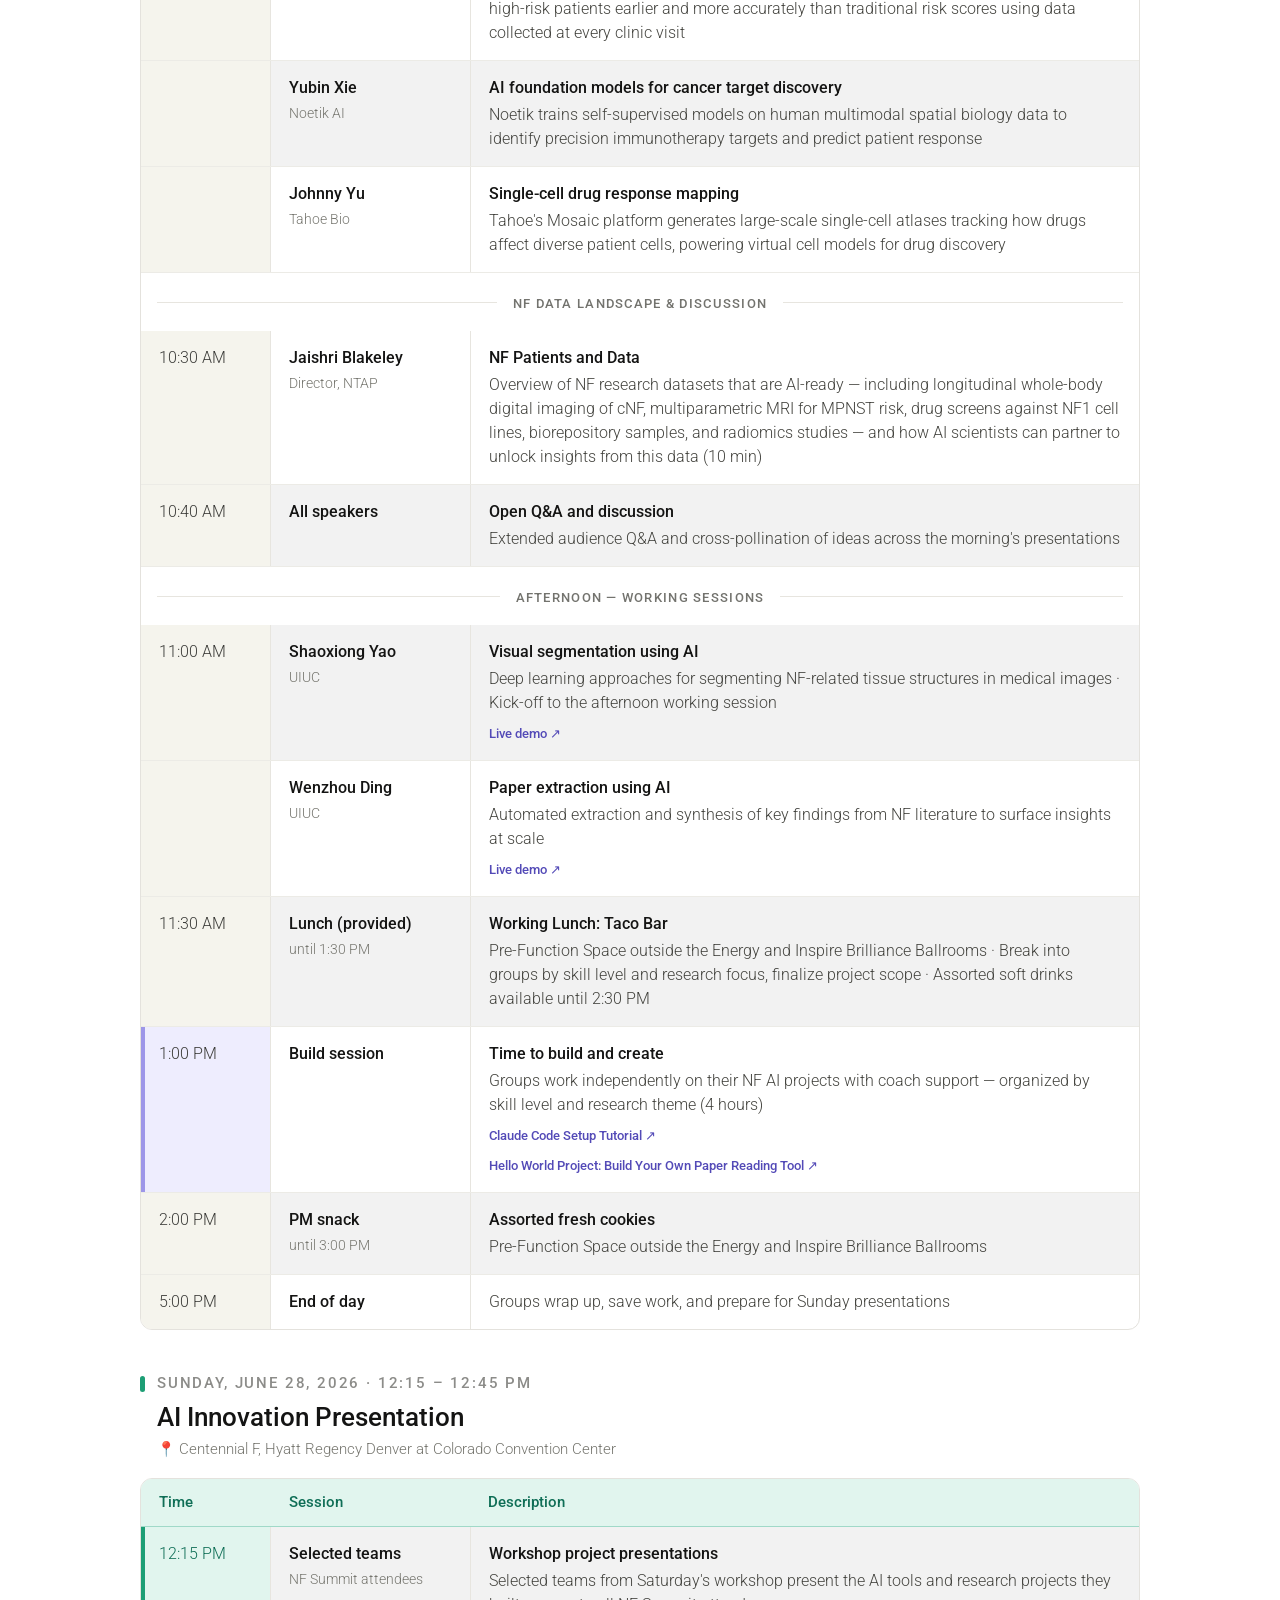
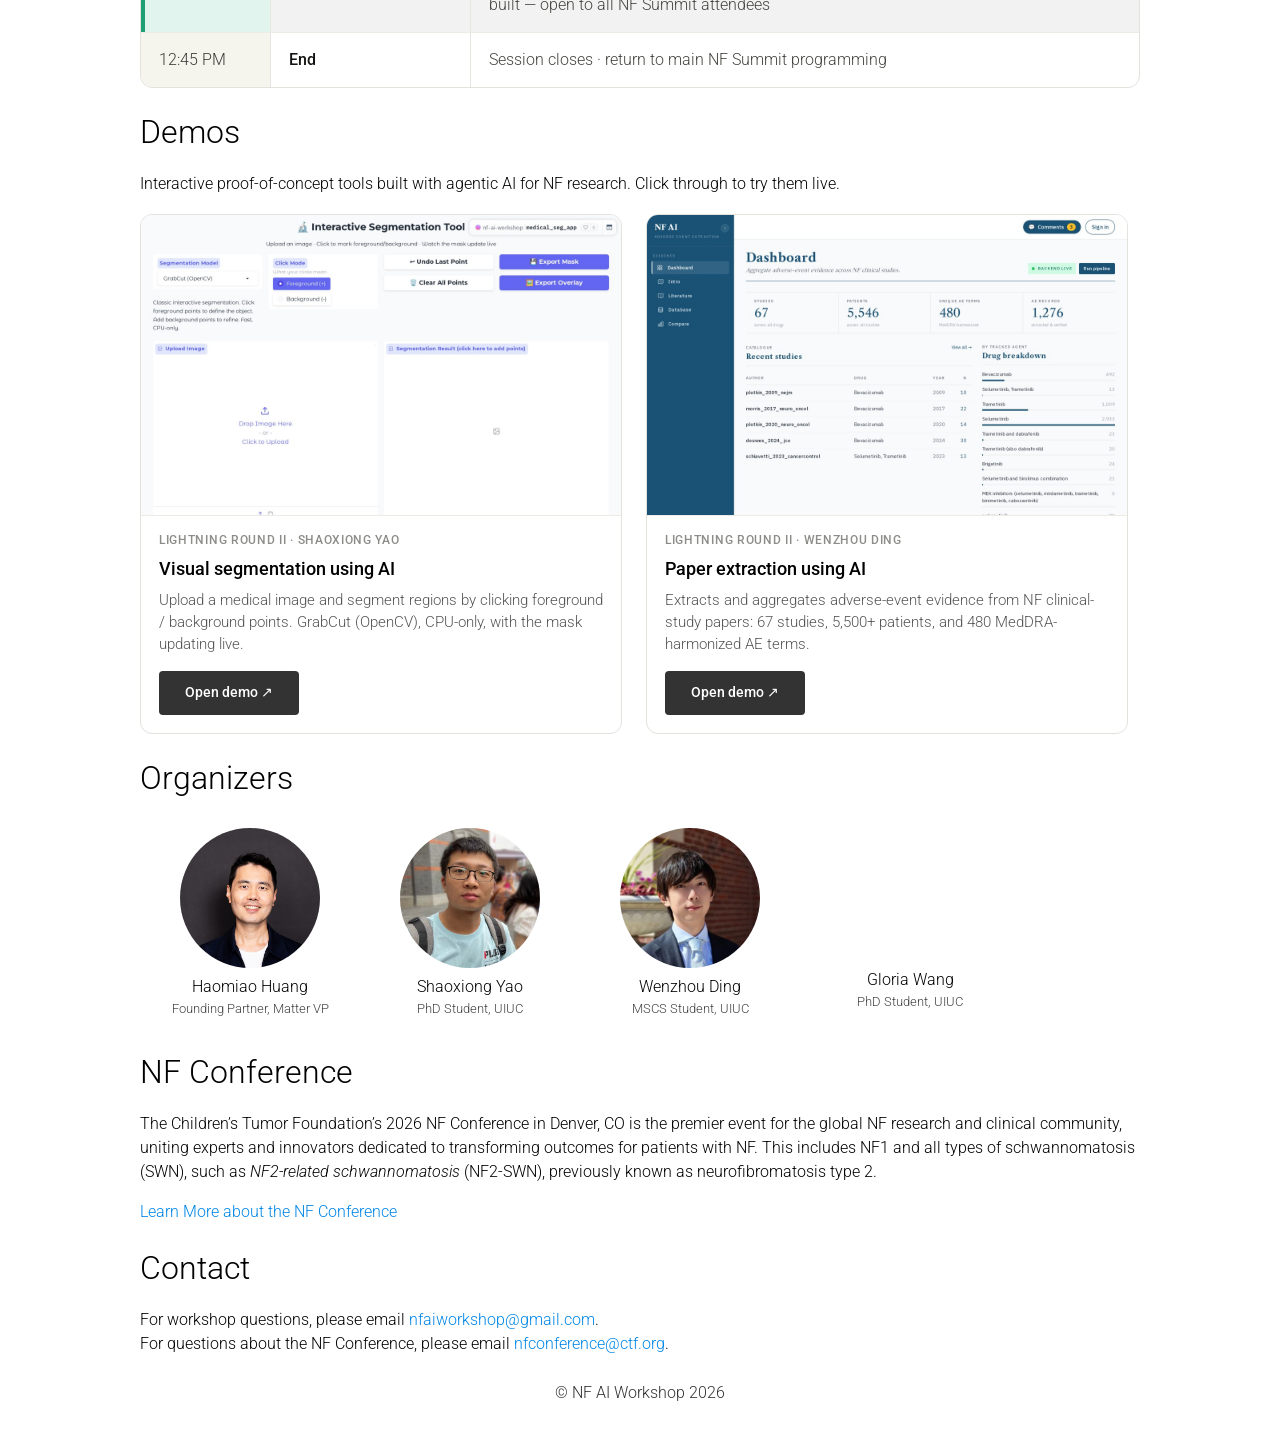
==== commit 3f183d69: "add ai-paper-reader as hello world project" ====
--- a/nf_conference2026/index.html
+++ b/nf_conference2026/index.html
@@ -244,7 +244,7 @@
       <tr class="featured">
         <td class="time">1:00 PM</td>
         <td class="who">Build session</td>
-        <td class="desc"><span class="dt">Time to build and create</span> Groups work independently on their NF AI projects with coach support — organized by skill level and research theme (4 hours) <br> <a class="demo-link" href="claude_setup.html">Claude Code Setup Tutorial &#8599;</a> </td>
+        <td class="desc"><span class="dt">Time to build and create</span> Groups work independently on their NF AI projects with coach support — organized by skill level and research theme (4 hours) <br> <a class="demo-link" href="claude_setup.html">Claude Code Setup Tutorial &#8599;</a> <br> <a class="demo-link" href="https://github.com/WenzhouDing/AI-Paper-Reader" target="_blank" rel="noopener">Hello World Project: Build Your Own Paper Reading Tool &#8599;</a> </td>
       </tr>
       <tr>
         <td class="time">2:00 PM</td>
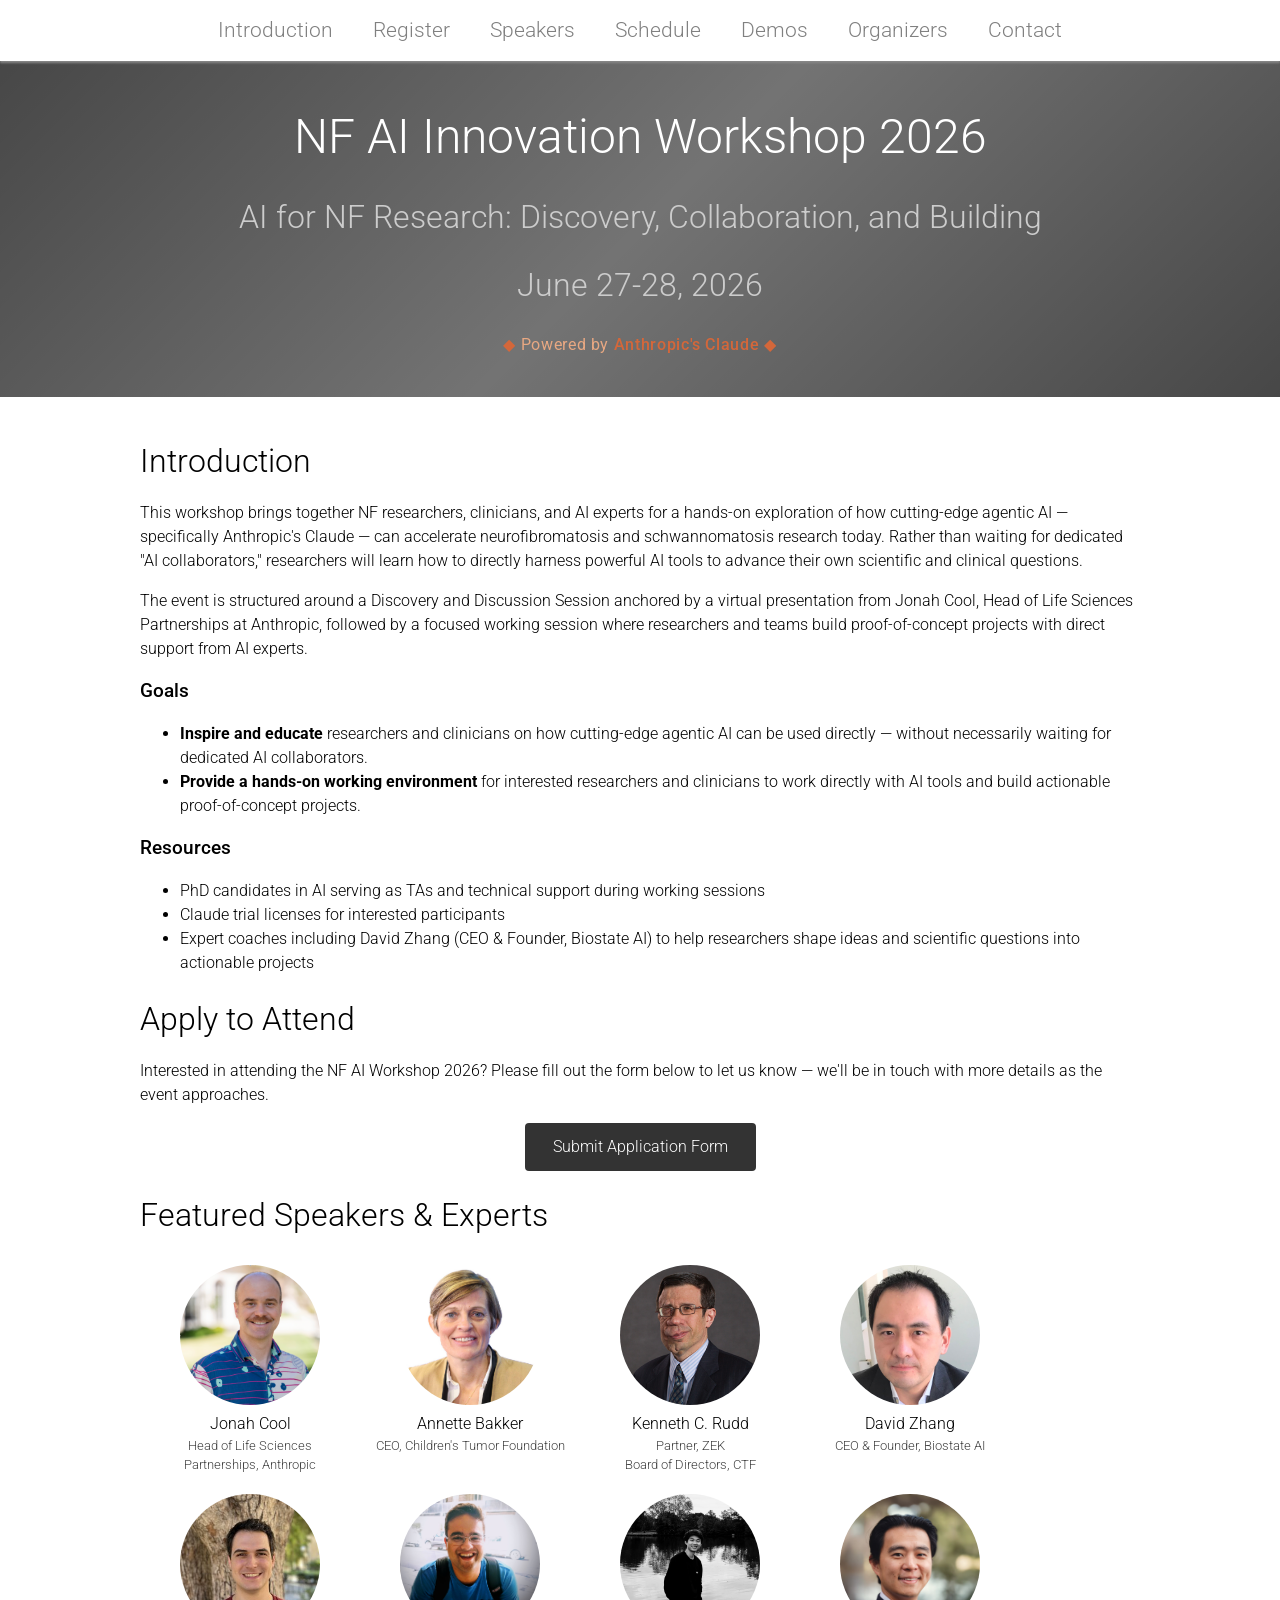
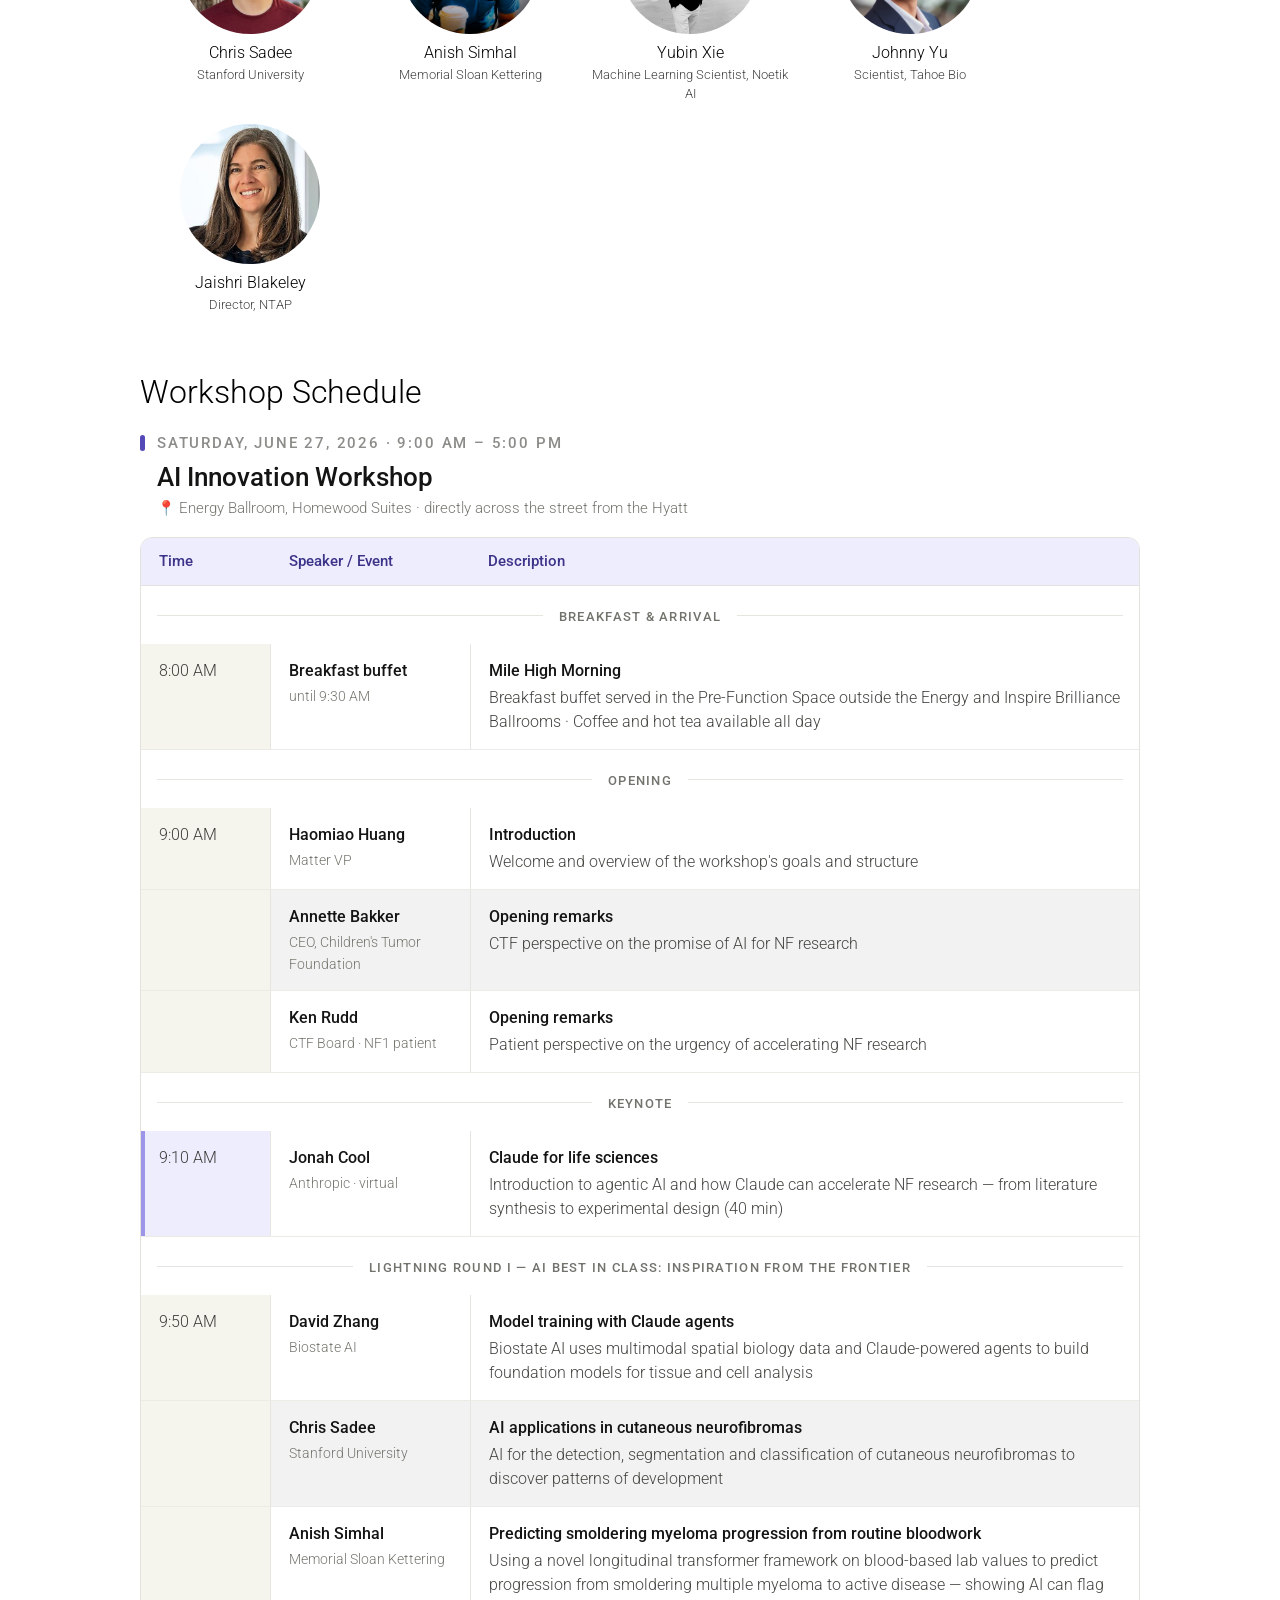
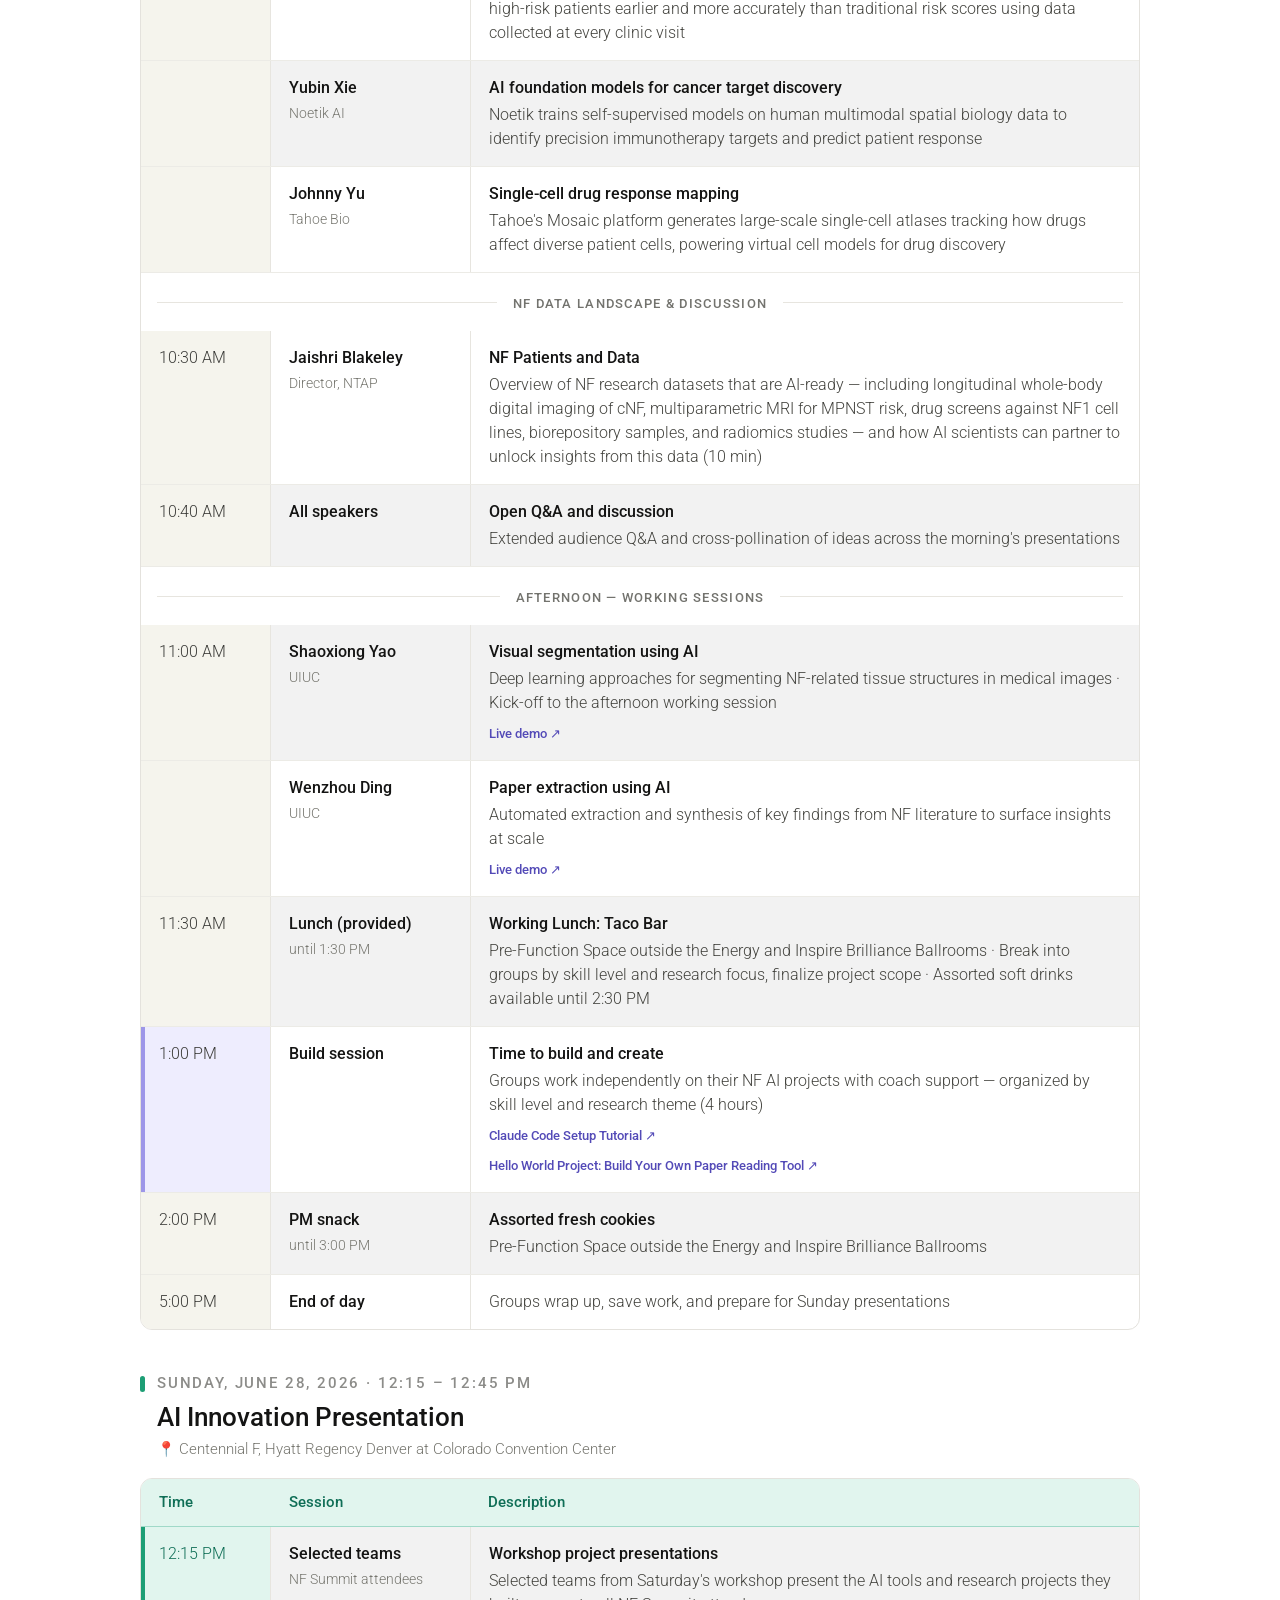
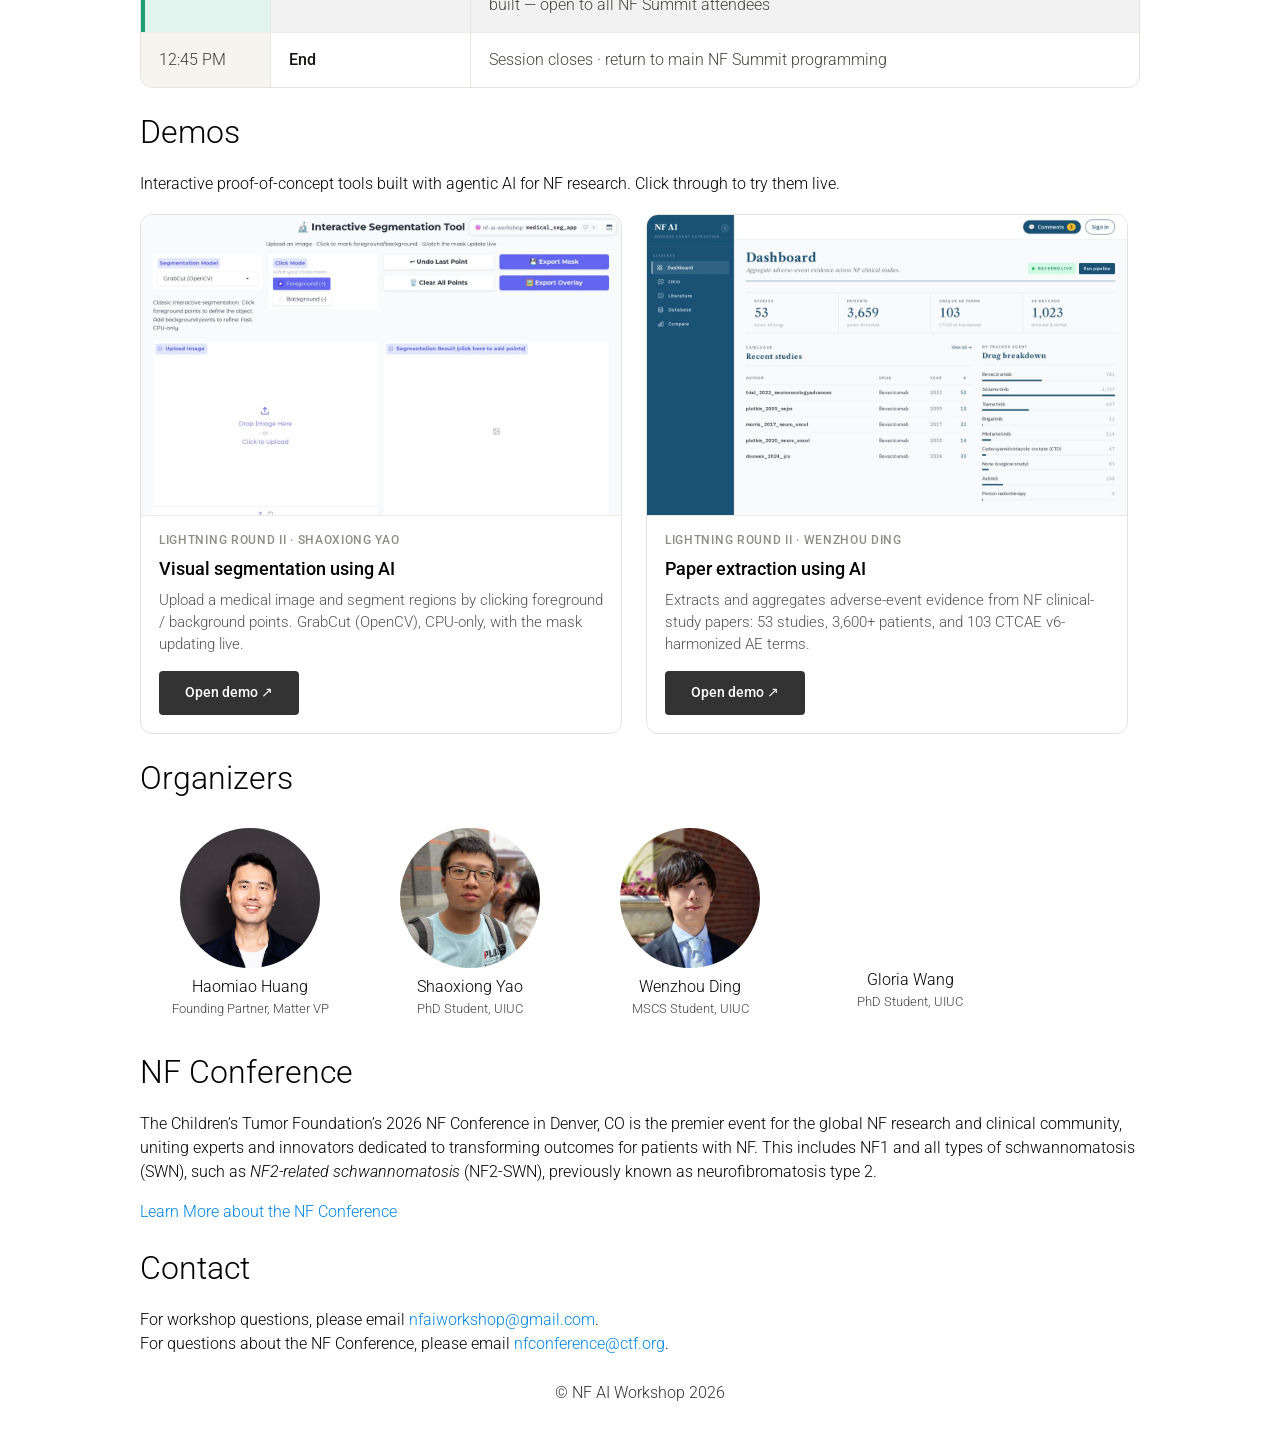
==== commit 1f6d6f33: "update demo page" ====
--- a/nf_conference2026/index.html
+++ b/nf_conference2026/index.html
@@ -313,7 +313,7 @@
         <div class="cbody">
           <a class="demo-meta" href="#schedule">Lightning Round II &middot; Wenzhou Ding</a>
           <h3>Paper extraction using AI</h3>
-          <p>Extracts and aggregates adverse-event evidence from NF clinical-study papers: 67 studies, 5,500+ patients, and 480 MedDRA-harmonized AE terms.</p>
+          <p>Extracts and aggregates adverse-event evidence from NF clinical-study papers: 53 studies, 3,600+ patients, and 103 CTCAE v6-harmonized AE terms.</p>
           <a class="launch" href="https://nf-ae.taila4715f.ts.net" target="_blank" rel="noopener">Open demo &#8599;</a>
         </div>
       </div>
